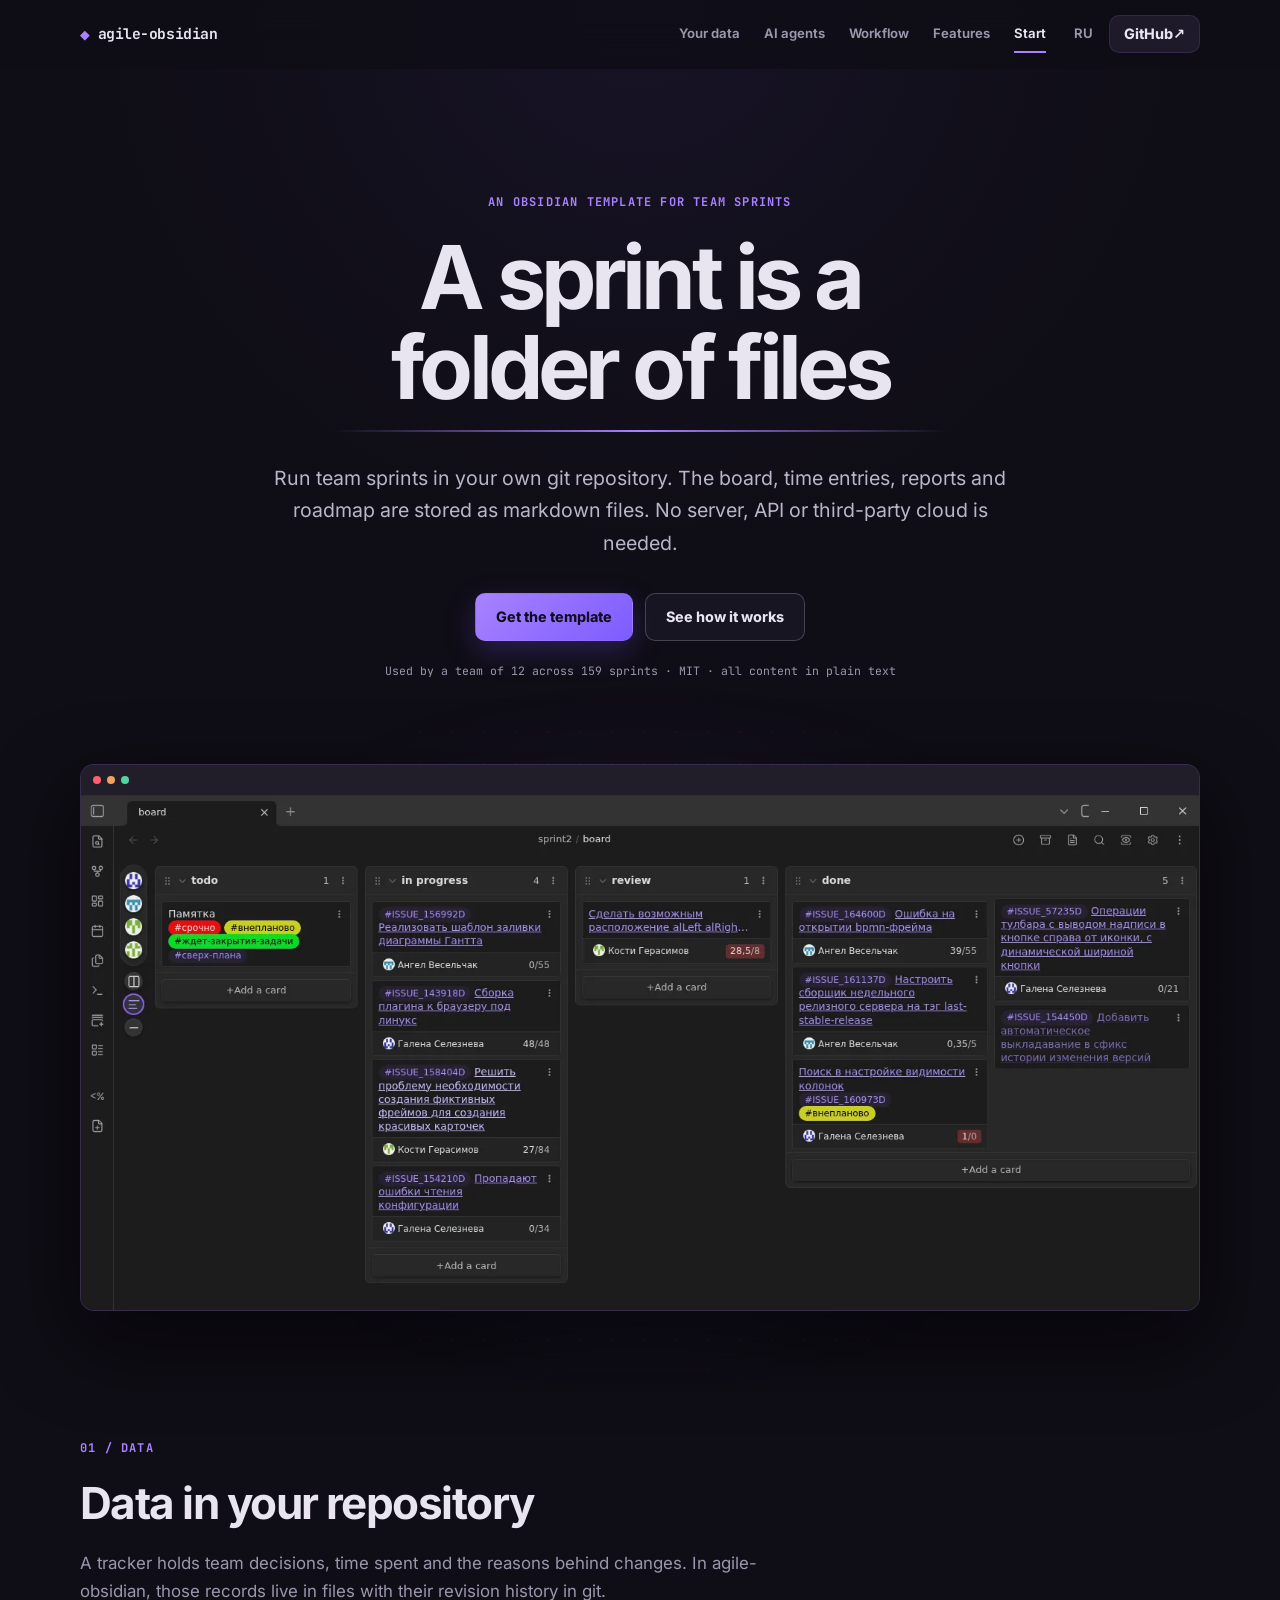
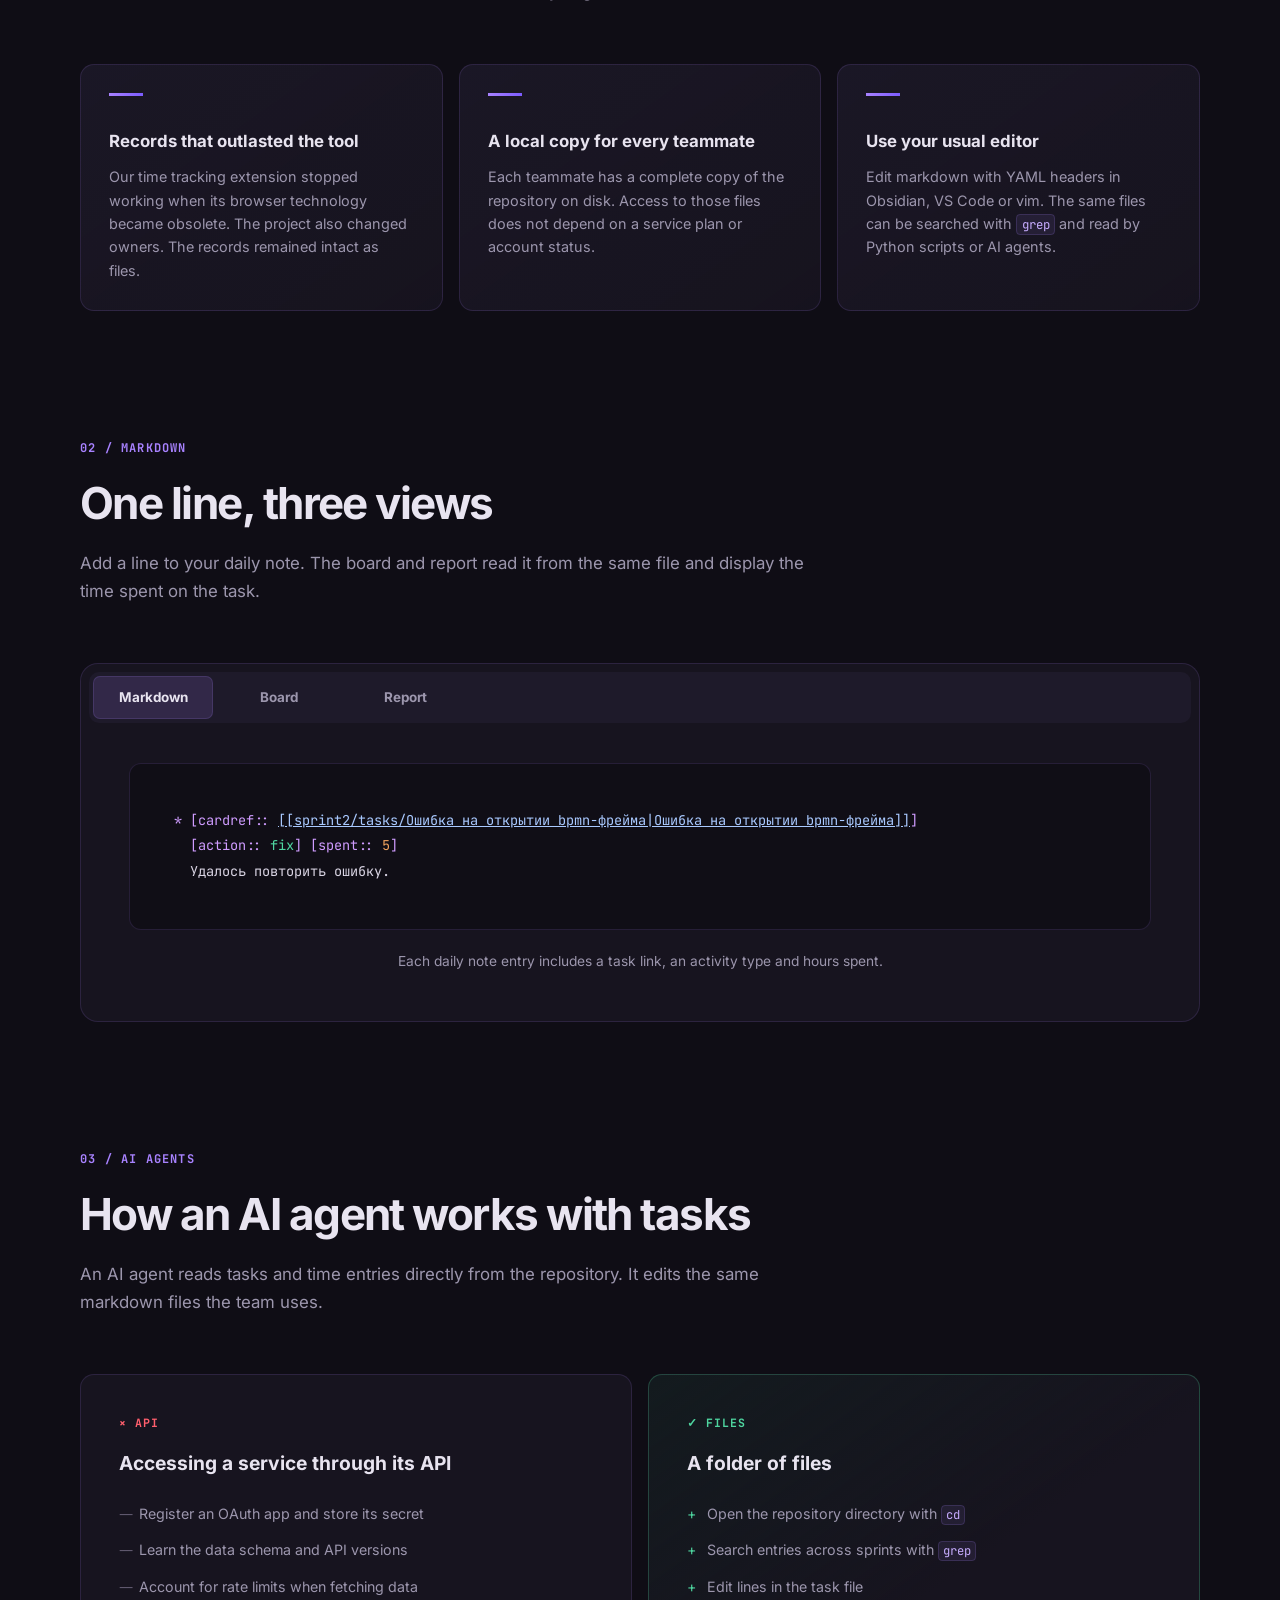
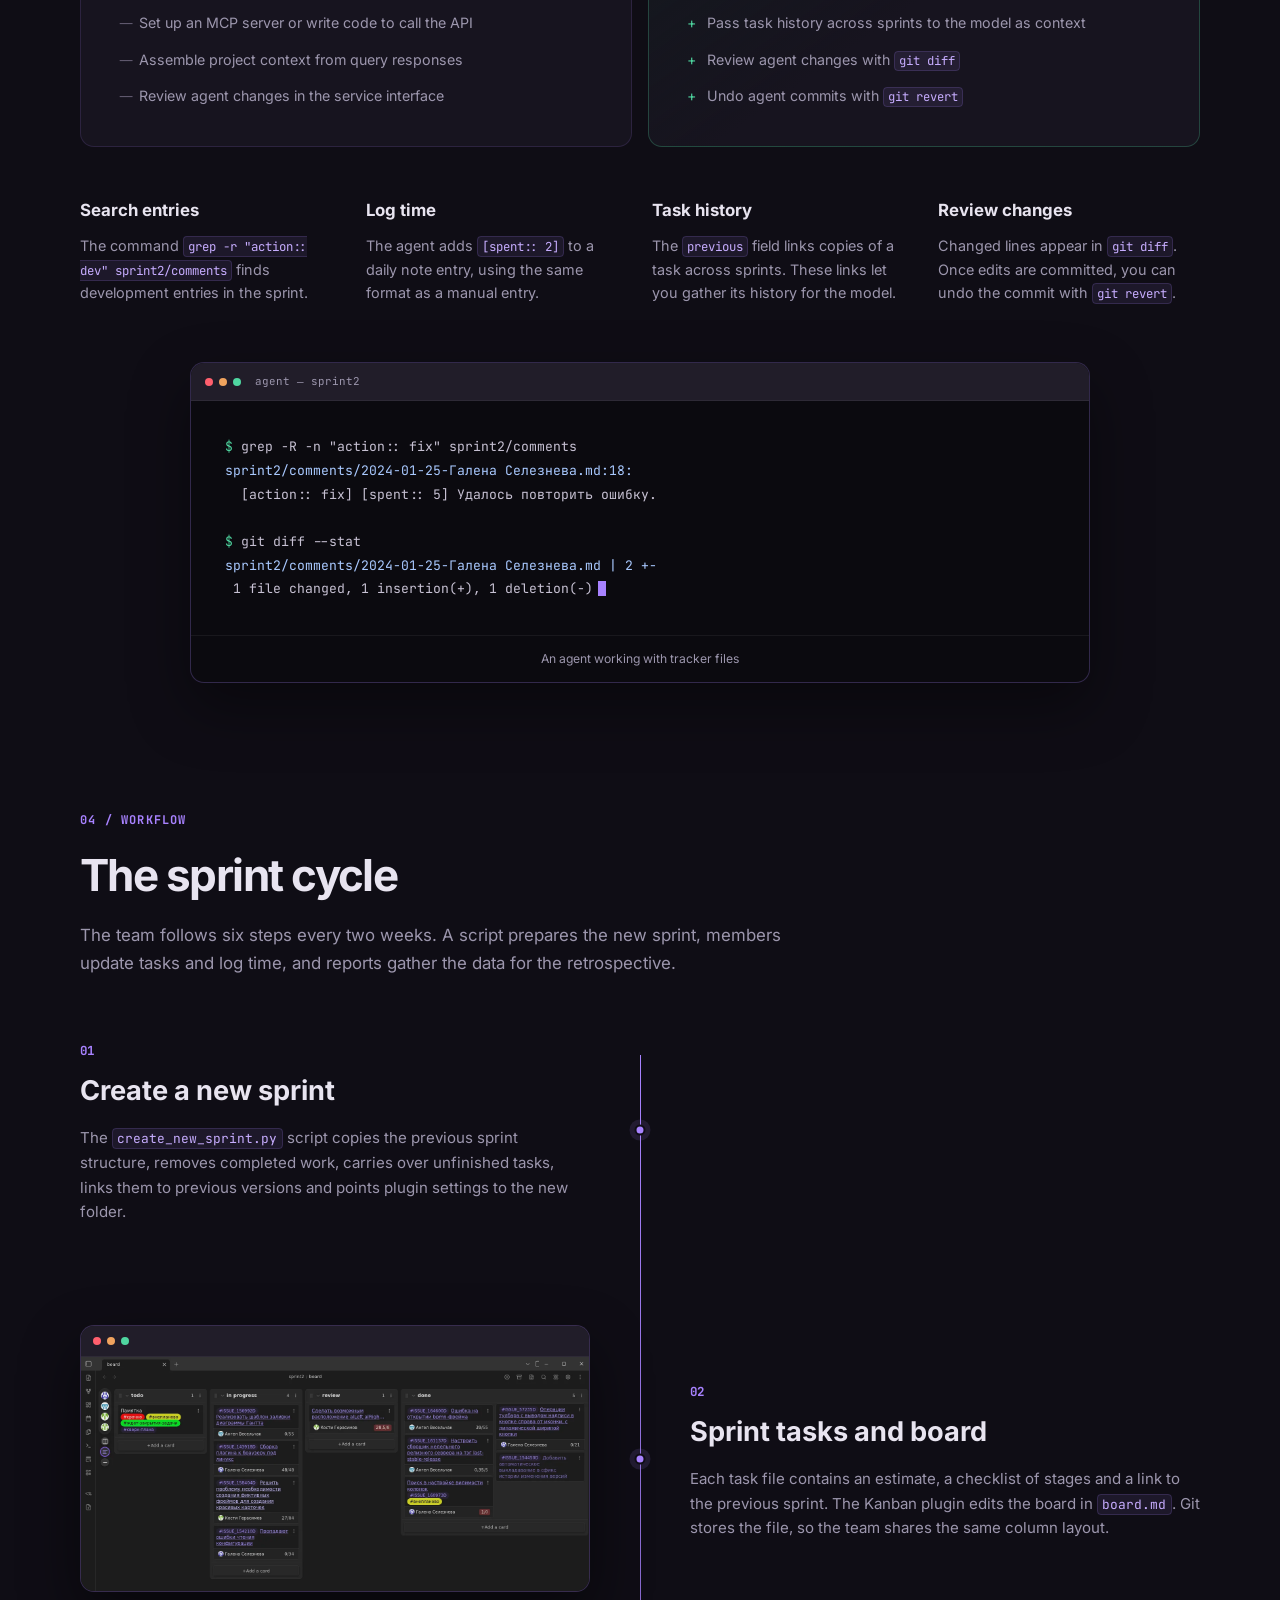
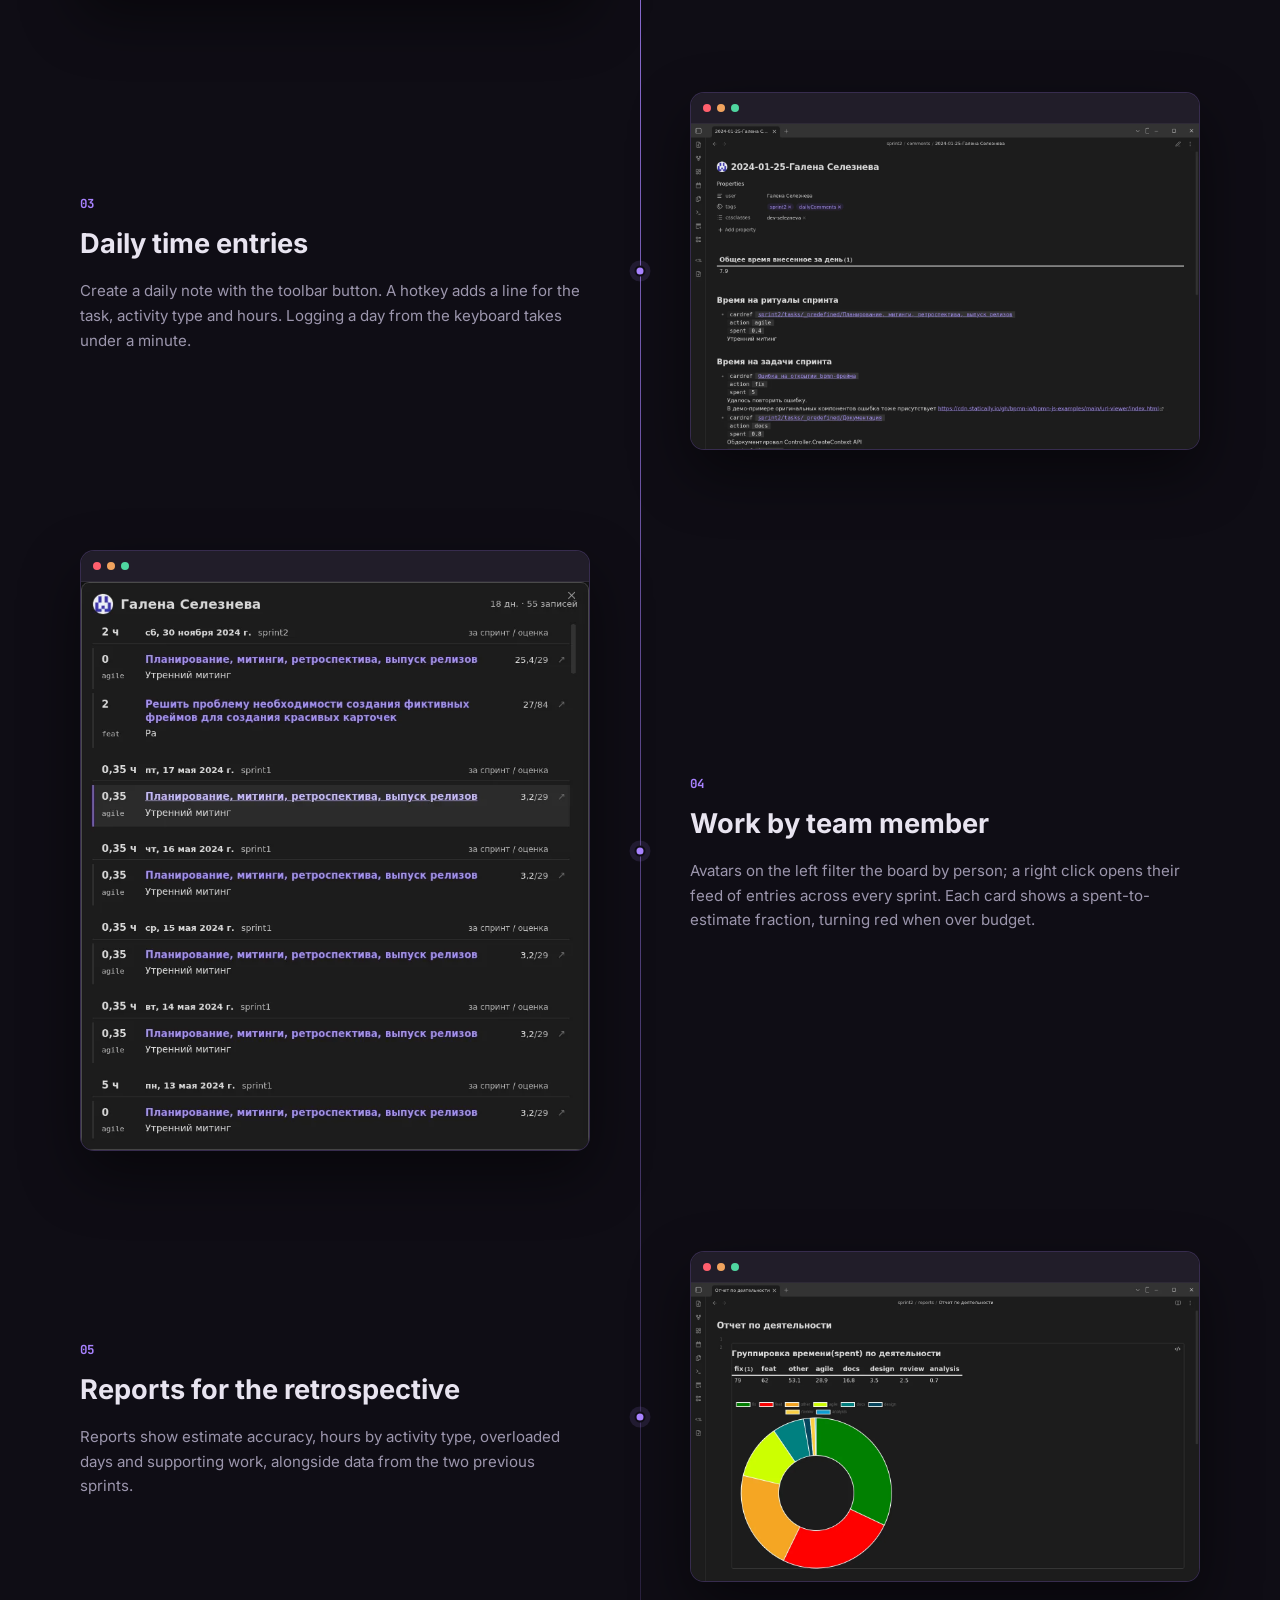
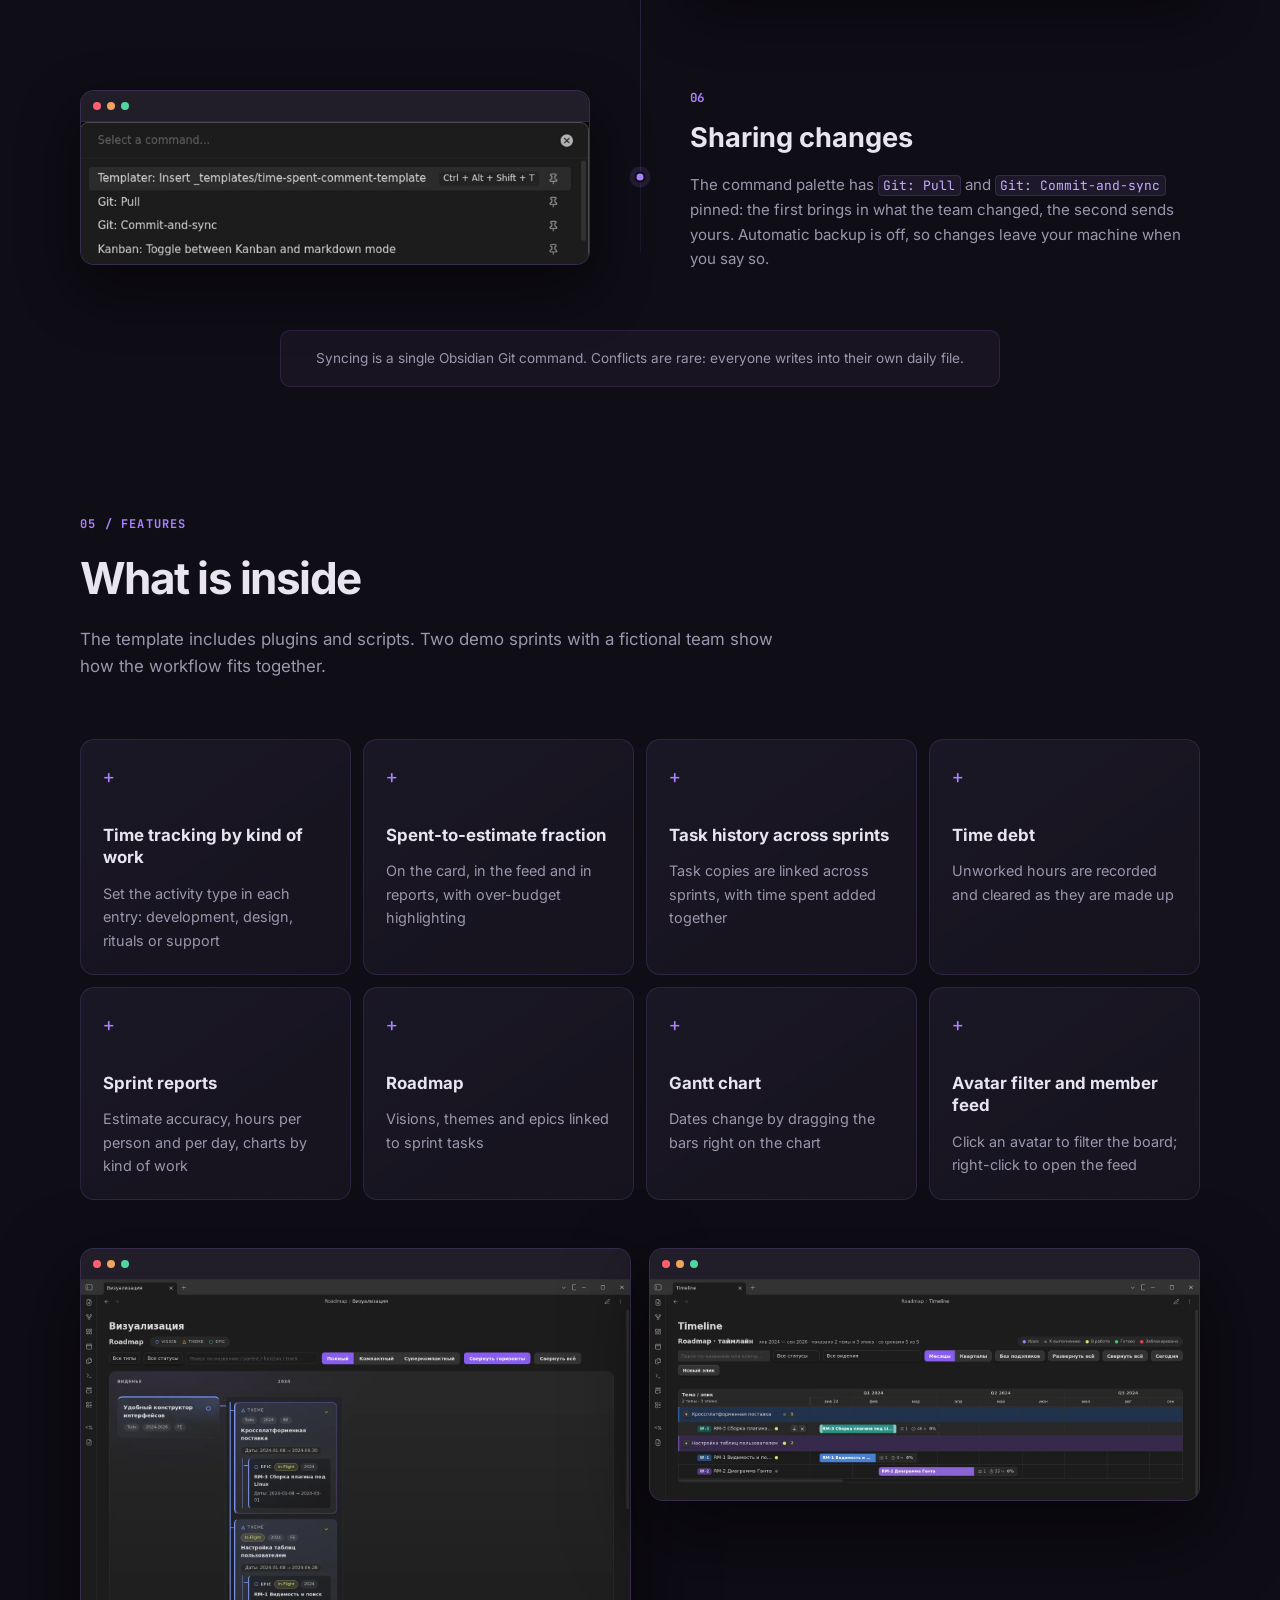
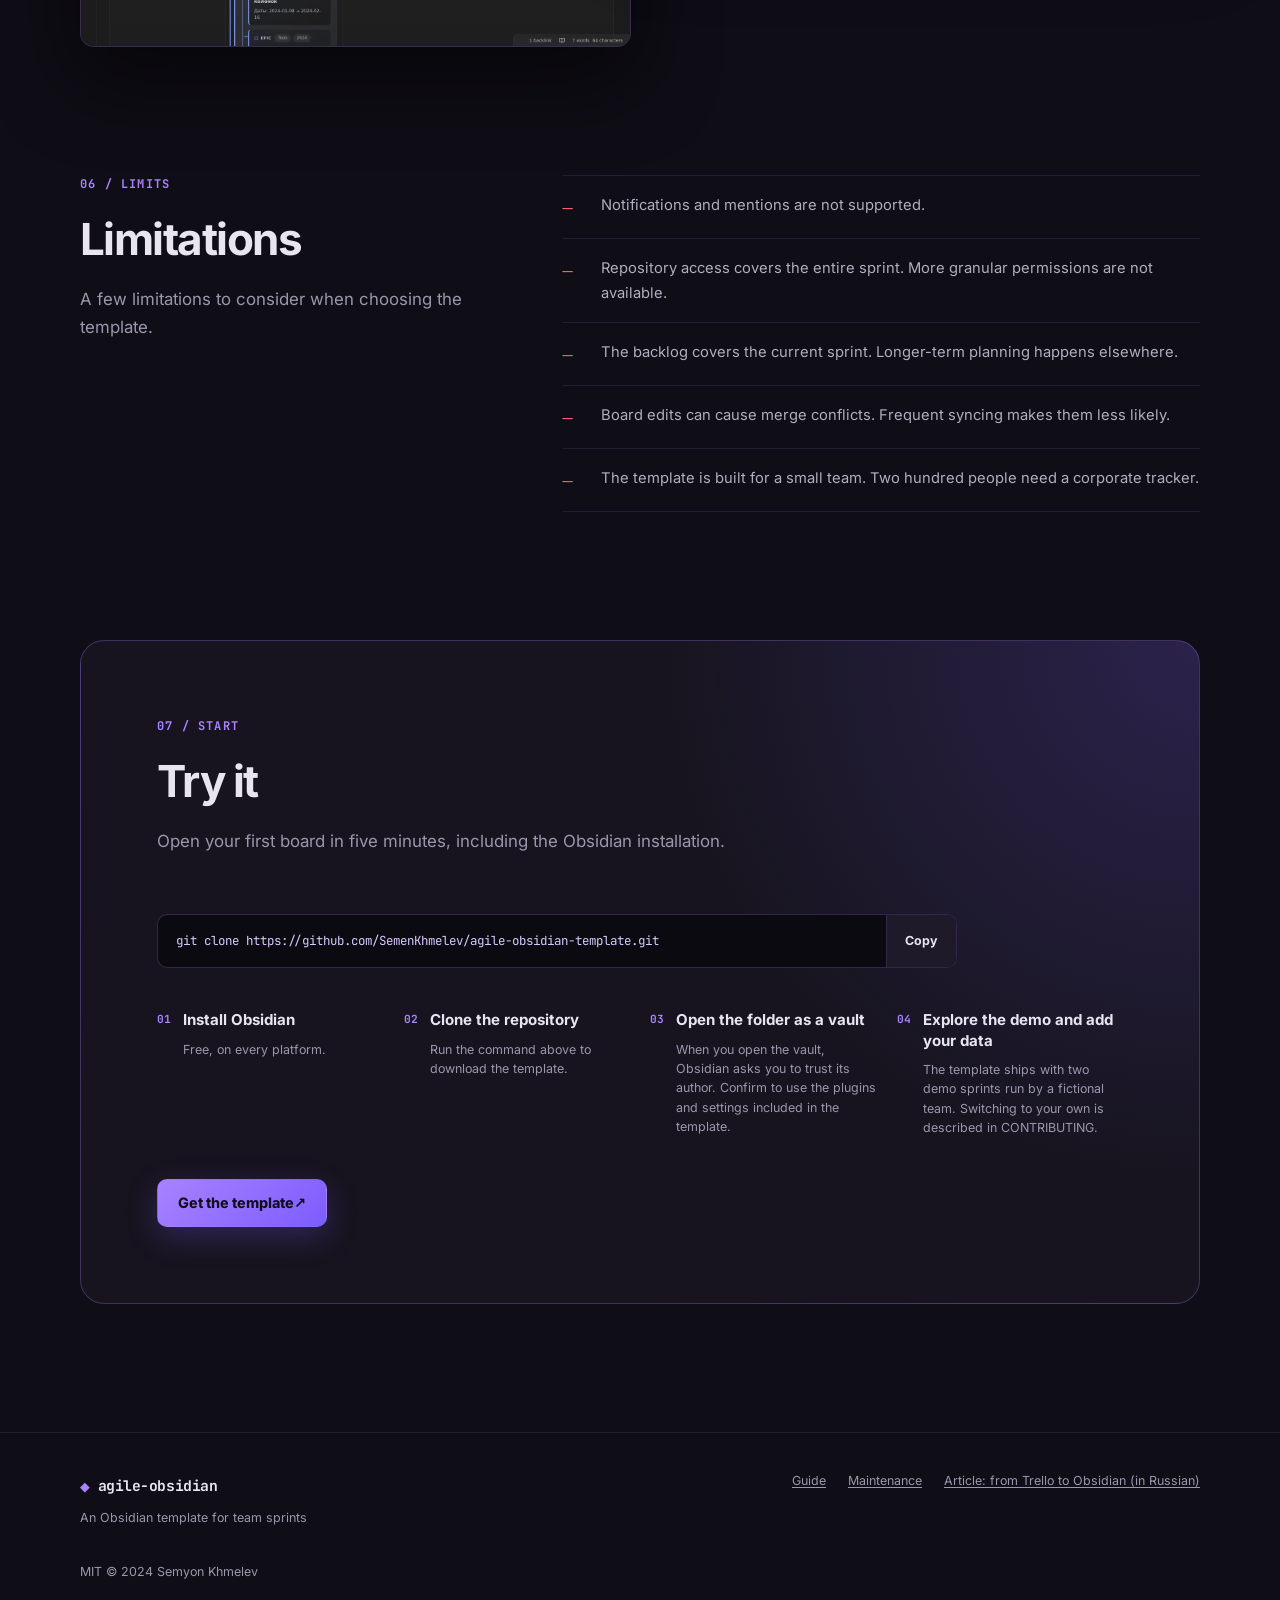
==== en/index.html @ 8d715c5b "feat: Добавить сайт-витрину шаблона Статический лендинг для публикации через GitHub Pages: рассказыв" ====
<!doctype html>
<html lang="en">
<head>
  <meta charset="utf-8">
  <meta name="viewport" content="width=device-width, initial-scale=1">
  <meta name="color-scheme" content="dark">
  <meta name="theme-color" content="#0f0d15">
  <title>agile-obsidian — a sprint as a folder of files</title>
  <meta name="description" content="An Obsidian template for team sprints: board, time tracking, reports and roadmap as plain markdown files in your own git repository. No server, no API.">
  <link rel="canonical" href="https://semenkhmelev.github.io/agile-obsidian-template/en/">
  <link rel="alternate" hreflang="ru" href="https://semenkhmelev.github.io/agile-obsidian-template/">
  <link rel="alternate" hreflang="en" href="https://semenkhmelev.github.io/agile-obsidian-template/en/">
  <link rel="alternate" hreflang="x-default" href="https://semenkhmelev.github.io/agile-obsidian-template/">
  <meta property="og:type" content="website">
  <meta property="og:site_name" content="agile-obsidian">
  <meta property="og:title" content="agile-obsidian — a sprint as a folder of files">
  <meta property="og:description" content="An Obsidian template for team sprints: board, time tracking, reports and roadmap as plain markdown files in your own git repository. No server, no API.">
  <meta property="og:url" content="https://semenkhmelev.github.io/agile-obsidian-template/en/">
  <meta property="og:image" content="https://semenkhmelev.github.io/agile-obsidian-template/assets/img/og-image.png">
  <meta property="og:locale" content="en">
  <meta name="twitter:card" content="summary_large_image">
  <meta name="twitter:title" content="agile-obsidian — a sprint as a folder of files">
  <meta name="twitter:description" content="An Obsidian template for team sprints: board, time tracking, reports and roadmap as plain markdown files in your own git repository. No server, no API.">
  <meta name="twitter:image" content="https://semenkhmelev.github.io/agile-obsidian-template/assets/img/og-image.png">
  <link rel="icon" href="../assets/img/favicon.svg" type="image/svg+xml">
  <link rel="stylesheet" href="../assets/css/site.css">
  <script src="../assets/js/site.js" defer></script>
</head>
<body>
  <a class="skip-link" href="#main">Skip to content</a>
  <header class="site-header">
    <div class="container nav-shell">
      <a class="brand" href="#top" aria-label="agile-obsidian">agile-obsidian</a>
      <nav class="site-nav" aria-label="agile-obsidian">
        
        <a href="#data">Your data</a>
        
        <a href="#agents">AI agents</a>
        
        <a href="#workflow">Workflow</a>
        
        <a href="#features">Features</a>
        
        <a href="#start">Start</a>
        
      </nav>
      <div class="nav-actions">
        <a class="language" href="../" lang="ru" hreflang="ru" aria-label="Русский">RU</a>
        <a class="button button-small" href="https://github.com/SemenKhmelev/agile-obsidian-template">GitHub<span aria-hidden="true"> ↗</span></a>
      </div>
    </div>
  </header>

  <main id="main">
    <section class="hero" id="top" aria-labelledby="hero-title">
  <div class="container hero-copy">
    <p class="eyebrow">An Obsidian template for team sprints</p>
    <h1 id="hero-title">A sprint is a folder of files</h1>
    <p class="hero-lead">Run team sprints in your own git repository. The board, time entries, reports and roadmap are stored as markdown files. No server, API or third-party cloud is needed.</p>
    <div class="hero-actions">
      <a class="button button-primary" href="https://github.com/SemenKhmelev/agile-obsidian-template">Get the template</a>
      <a class="button button-secondary" href="#data">See how it works</a>
    </div>
    <p class="hero-note">Used by a team of 12 across 159 sprints · MIT · all content in plain text</p>
  </div>
  <div class="container hero-visual">
    <button class="window screenshot-button" type="button" data-lightbox-src="../assets/img/board.webp" data-lightbox-alt="Sprint kanban board in Obsidian: task columns, member avatars in the left rail, cards showing a spent-to-estimate fraction">
      <span class="window-bar" aria-hidden="true"><i></i><i></i><i></i></span>
      <img src="../assets/img/board.webp" width="1500" height="690" alt="Sprint kanban board in Obsidian: task columns, member avatars in the left rail, cards showing a spent-to-estimate fraction" fetchpriority="high">
    </button>
  </div>
</section>

    <section class="section reveal" id="data" aria-labelledby="data-title">
  <div class="container">
    <div class="section-heading">
      <p class="section-kicker">01 / DATA</p>
      <h2 id="data-title">Data in your repository</h2>
      <p>A tracker holds team decisions, time spent and the reasons behind changes. In agile-obsidian, those records live in files with their revision history in git.</p>
    </div>
    <div class="cards data-cards">
      
      <article class="card">
        <span class="card-mark" aria-hidden="true"></span>
        <h3>Records that outlasted the tool</h3>
        <p>Our time tracking extension stopped working when its browser technology became obsolete. The project also changed owners. The records remained intact as files.</p>
      </article>
      
      <article class="card">
        <span class="card-mark" aria-hidden="true"></span>
        <h3>A local copy for every teammate</h3>
        <p>Each teammate has a complete copy of the repository on disk. Access to those files does not depend on a service plan or account status.</p>
      </article>
      
      <article class="card">
        <span class="card-mark" aria-hidden="true"></span>
        <h3>Use your usual editor</h3>
        <p>Edit markdown with YAML headers in Obsidian, VS Code or vim. The same files can be searched with <code>grep</code> and read by Python scripts or AI agents.</p>
      </article>
      
    </div>
  </div>
</section>

    <section class="section reveal" id="text" aria-labelledby="text-title">
  <div class="container">
    <div class="section-heading">
      <p class="section-kicker">02 / MARKDOWN</p>
      <h2 id="text-title">One line, three views</h2>
      <p>Add a line to your daily note. The board and report read it from the same file and display the time spent on the task.</p>
    </div>
    <div class="triptych" data-tabs>
      <div class="tab-list" role="tablist" aria-label="One line, three views">
        <button id="tab-markdown" type="button" role="tab" aria-selected="true" aria-controls="panel-markdown">Markdown</button>
        <button id="tab-board" type="button" role="tab" aria-selected="false" aria-controls="panel-board" tabindex="-1">Board</button>
        <button id="tab-report" type="button" role="tab" aria-selected="false" aria-controls="panel-report" tabindex="-1">Report</button>
      </div>
      <div class="tab-panel" id="panel-markdown" role="tabpanel" aria-labelledby="tab-markdown">
        <div class="code-sample" tabindex="0"><pre><code><span class="md-bullet">*</span> <span class="md-property">[cardref::</span> <span class="md-link">[[sprint2/tasks/Ошибка на открытии bpmn-фрейма|Ошибка на открытии bpmn-фрейма]]</span><span class="md-property">]</span>
  <span class="md-property">[action::</span> <span class="md-value">fix</span><span class="md-property">]</span> <span class="md-property">[spent::</span> <span class="md-number">5</span><span class="md-property">]</span>
  Удалось повторить ошибку.</code></pre></div>
        <p class="caption">Each daily note entry includes a task link, an activity type and hours spent.</p>
      </div>
      <div class="tab-panel" id="panel-board" role="tabpanel" aria-labelledby="tab-board">
        <button class="window screenshot-button compact-shot" type="button" data-lightbox-src="../assets/img/card.webp" data-lightbox-alt="A fragment of the sprint board: the review and done columns, with the highlighted card that shows a 39/55 fraction">
          <span class="window-bar" aria-hidden="true"><i></i><i></i><i></i></span>
          <img src="../assets/img/card.webp" width="1680" height="876" loading="lazy" alt="A fragment of the sprint board: the review and done columns, with the highlighted card that shows a 39/55 fraction">
        </button>
        <p class="caption">The same task on the board. The spent-to-estimate fraction sits on the card and turns red when the estimate is passed, as on the neighbouring card in review.</p>
      </div>
      <div class="tab-panel" id="panel-report" role="tabpanel" aria-labelledby="tab-report">
        <button class="window screenshot-button" type="button" data-lightbox-src="../assets/img/report.webp" data-lightbox-alt="Sprint task report: a table with estimates, time spent and task states">
          <span class="window-bar" aria-hidden="true"><i></i><i></i><i></i></span>
          <img src="../assets/img/report.webp" width="1500" height="1000" loading="lazy" alt="Sprint task report: a table with estimates, time spent and task states">
        </button>
        <p class="caption">The sprint report gathers estimates, actuals and accuracy from the entries.</p>
      </div>
    </div>
  </div>
</section>

    <section class="section reveal" id="agents" aria-labelledby="agents-title">
  <div class="container">
    <div class="section-heading wide-heading">
      <p class="section-kicker">03 / AI AGENTS</p>
      <h2 id="agents-title">How an AI agent works with tasks</h2>
      <p>An AI agent reads tasks and time entries directly from the repository. It edits the same markdown files the team uses.</p>
    </div>
    <div class="agent-compare">
      <article class="compare-panel compare-closed">
        <p class="compare-label"><span aria-hidden="true">×</span> API</p>
        <h3>Accessing a service through its API</h3>
        <ul>
          
          <li>Register an OAuth app and store its secret</li>
          
          <li>Learn the data schema and API versions</li>
          
          <li>Account for rate limits when fetching data</li>
          
          <li>Set up an MCP server or write code to call the API</li>
          
          <li>Assemble project context from query responses</li>
          
          <li>Review agent changes in the service interface</li>
          
        </ul>
      </article>
      <article class="compare-panel compare-files">
        <p class="compare-label"><span aria-hidden="true">✓</span> FILES</p>
        <h3>A folder of files</h3>
        <ul>
          
          <li>Open the repository directory with <code>cd</code></li>
          
          <li>Search entries across sprints with <code>grep</code></li>
          
          <li>Edit lines in the task file</li>
          
          <li>Pass task history across sprints to the model as context</li>
          
          <li>Review agent changes with <code>git diff</code></li>
          
          <li>Undo agent commits with <code>git revert</code></li>
          
        </ul>
      </article>
    </div>
    <div class="agent-points">
      
      <article>
        <h3>Search entries</h3>
        <p>The command <code>grep -r &quot;action:: dev&quot; sprint2/comments</code> finds development entries in the sprint.</p>
      </article>
      
      <article>
        <h3>Log time</h3>
        <p>The agent adds <code>[spent:: 2]</code> to a daily note entry, using the same format as a manual entry.</p>
      </article>
      
      <article>
        <h3>Task history</h3>
        <p>The <code>previous</code> field links copies of a task across sprints. These links let you gather its history for the model.</p>
      </article>
      
      <article>
        <h3>Review changes</h3>
        <p>Changed lines appear in <code>git diff</code>. Once edits are committed, you can undo the commit with <code>git revert</code>.</p>
      </article>
      
    </div>
    <figure class="terminal">
      <div class="terminal-bar" aria-hidden="true"><i></i><i></i><i></i><span>agent — sprint2</span></div>
      <pre><code><span class="prompt">$</span> grep -R -n "action:: fix" sprint2/comments
<span class="result">sprint2/comments/2024-01-25-Галена Селезнева.md:18:</span>
  [action:: fix] [spent:: 5] Удалось повторить ошибку.

<span class="prompt">$</span> git diff --stat
<span class="result">sprint2/comments/2024-01-25-Галена Селезнева.md | 2 +-</span>
 1 file changed, 1 insertion(+), 1 deletion(-)<span class="cursor" aria-hidden="true"></span></code></pre>
      <figcaption>An agent working with tracker files</figcaption>
    </figure>
  </div>
</section>

    <section class="section reveal" id="workflow" aria-labelledby="workflow-title">
  <div class="container">
    <div class="section-heading">
      <p class="section-kicker">04 / WORKFLOW</p>
      <h2 id="workflow-title">The sprint cycle</h2>
      <p>The team follows six steps every two weeks. A script prepares the new sprint, members update tasks and log time, and reports gather the data for the retrospective.</p>
    </div>
    <div class="workflow-list">
      
      <article class="workflow-step">
        <div class="step-copy">
          <span class="step-number">01</span>
          <h3>Create a new sprint</h3>
          <p>The <code>create_new_sprint.py</code> script copies the previous sprint structure, removes completed work, carries over unfinished tasks, links them to previous versions and points plugin settings to the new folder.</p>
        </div>
        
      </article>
      
      <article class="workflow-step">
        <div class="step-copy">
          <span class="step-number">02</span>
          <h3>Sprint tasks and board</h3>
          <p>Each task file contains an estimate, a checklist of stages and a link to the previous sprint. The Kanban plugin edits the board in <code>board.md</code>. Git stores the file, so the team shares the same column layout.</p>
        </div>
        
        <button class="window screenshot-button step-shot" type="button" data-lightbox-src="../assets/img/board.webp" data-lightbox-alt="Sprint board with columns and task cards">
          <span class="window-bar" aria-hidden="true"><i></i><i></i><i></i></span>
          <img src="../assets/img/board.webp" width="1500" height="690" loading="lazy" alt="Sprint board with columns and task cards">
        </button>
        
      </article>
      
      <article class="workflow-step">
        <div class="step-copy">
          <span class="step-number">03</span>
          <h3>Daily time entries</h3>
          <p>Create a daily note with the toolbar button. A hotkey adds a line for the task, activity type and hours. Logging a day from the keyboard takes under a minute.</p>
        </div>
        
        <button class="window screenshot-button step-shot" type="button" data-lightbox-src="../assets/img/daily.webp" data-lightbox-alt="A daily note in the Obsidian editor with time entries per task">
          <span class="window-bar" aria-hidden="true"><i></i><i></i><i></i></span>
          <img src="../assets/img/daily.webp" width="1500" height="960" loading="lazy" alt="A daily note in the Obsidian editor with time entries per task">
        </button>
        
      </article>
      
      <article class="workflow-step">
        <div class="step-copy">
          <span class="step-number">04</span>
          <h3>Work by team member</h3>
          <p>Avatars on the left filter the board by person; a right click opens their feed of entries across every sprint. Each card shows a spent-to-estimate fraction, turning red when over budget.</p>
        </div>
        
        <button class="window screenshot-button step-shot" type="button" data-lightbox-src="../assets/img/feed.webp" data-lightbox-alt="Member feed: days from newest, hours, kind of work and links to tasks">
          <span class="window-bar" aria-hidden="true"><i></i><i></i><i></i></span>
          <img src="../assets/img/feed.webp" width="760" height="850" loading="lazy" alt="Member feed: days from newest, hours, kind of work and links to tasks">
        </button>
        
      </article>
      
      <article class="workflow-step">
        <div class="step-copy">
          <span class="step-number">05</span>
          <h3>Reports for the retrospective</h3>
          <p>Reports show estimate accuracy, hours by activity type, overloaded days and supporting work, alongside data from the two previous sprints.</p>
        </div>
        
        <button class="window screenshot-button step-shot" type="button" data-lightbox-src="../assets/img/charts.webp" data-lightbox-alt="Report charts: time spent broken down by kind of work">
          <span class="window-bar" aria-hidden="true"><i></i><i></i><i></i></span>
          <img src="../assets/img/charts.webp" width="1500" height="880" loading="lazy" alt="Report charts: time spent broken down by kind of work">
        </button>
        
      </article>
      
      <article class="workflow-step">
        <div class="step-copy">
          <span class="step-number">06</span>
          <h3>Sharing changes</h3>
          <p>The command palette has <code>Git: Pull</code> and <code>Git: Commit-and-sync</code> pinned: the first brings in what the team changed, the second sends yours. Automatic backup is off, so changes leave your machine when you say so.</p>
        </div>
        
        <button class="window screenshot-button step-shot" type="button" data-lightbox-src="../assets/img/palette.webp" data-lightbox-alt="Obsidian command palette with Git: Pull and Git: Commit-and-sync pinned at the top">
          <span class="window-bar" aria-hidden="true"><i></i><i></i><i></i></span>
          <img src="../assets/img/palette.webp" width="1396" height="390" loading="lazy" alt="Obsidian command palette with Git: Pull and Git: Commit-and-sync pinned at the top">
        </button>
        
      </article>
      
    </div>
    <p class="workflow-footnote">Syncing is a single Obsidian Git command. Conflicts are rare: everyone writes into their own daily file.</p>
  </div>
</section>

    <section class="section reveal" id="features" aria-labelledby="features-title">
  <div class="container">
    <div class="section-heading">
      <p class="section-kicker">05 / FEATURES</p>
      <h2 id="features-title">What is inside</h2>
      <p>The template includes plugins and scripts. Two demo sprints with a fictional team show how the workflow fits together.</p>
    </div>
    <div class="feature-grid">
      
      <article class="feature-card">
        <span aria-hidden="true">+</span>
        <h3>Time tracking by kind of work</h3>
        <p>Set the activity type in each entry: development, design, rituals or support</p>
      </article>
      
      <article class="feature-card">
        <span aria-hidden="true">+</span>
        <h3>Spent-to-estimate fraction</h3>
        <p>On the card, in the feed and in reports, with over-budget highlighting</p>
      </article>
      
      <article class="feature-card">
        <span aria-hidden="true">+</span>
        <h3>Task history across sprints</h3>
        <p>Task copies are linked across sprints, with time spent added together</p>
      </article>
      
      <article class="feature-card">
        <span aria-hidden="true">+</span>
        <h3>Time debt</h3>
        <p>Unworked hours are recorded and cleared as they are made up</p>
      </article>
      
      <article class="feature-card">
        <span aria-hidden="true">+</span>
        <h3>Sprint reports</h3>
        <p>Estimate accuracy, hours per person and per day, charts by kind of work</p>
      </article>
      
      <article class="feature-card">
        <span aria-hidden="true">+</span>
        <h3>Roadmap</h3>
        <p>Visions, themes and epics linked to sprint tasks</p>
      </article>
      
      <article class="feature-card">
        <span aria-hidden="true">+</span>
        <h3>Gantt chart</h3>
        <p>Dates change by dragging the bars right on the chart</p>
      </article>
      
      <article class="feature-card">
        <span aria-hidden="true">+</span>
        <h3>Avatar filter and member feed</h3>
        <p>Click an avatar to filter the board; right-click to open the feed</p>
      </article>
      
    </div>
    <div class="feature-shots">
      <button class="window screenshot-button" type="button" data-lightbox-src="../assets/img/roadmap.webp" data-lightbox-alt="Roadmap visualisation: visions, themes and epics as a hierarchy">
        <span class="window-bar" aria-hidden="true"><i></i><i></i><i></i></span>
        <img src="../assets/img/roadmap.webp" width="1500" height="1000" loading="lazy" alt="Roadmap visualisation: visions, themes and epics as a hierarchy">
      </button>
      <button class="window screenshot-button" type="button" data-lightbox-src="../assets/img/timeline.webp" data-lightbox-alt="Gantt chart of roadmap themes and epics">
        <span class="window-bar" aria-hidden="true"><i></i><i></i><i></i></span>
        <img src="../assets/img/timeline.webp" width="1500" height="600" loading="lazy" alt="Gantt chart of roadmap themes and epics">
      </button>
    </div>
  </div>
</section>

    <section class="section reveal" id="limits" aria-labelledby="limits-title">
  <div class="container limits-layout">
    <div class="section-heading">
      <p class="section-kicker">06 / LIMITS</p>
      <h2 id="limits-title">Limitations</h2>
      <p>A few limitations to consider when choosing the template.</p>
    </div>
    <ul class="limits-list">
      
      <li><span aria-hidden="true">—</span><p>Notifications and mentions are not supported.</p></li>
      
      <li><span aria-hidden="true">—</span><p>Repository access covers the entire sprint. More granular permissions are not available.</p></li>
      
      <li><span aria-hidden="true">—</span><p>The backlog covers the current sprint. Longer-term planning happens elsewhere.</p></li>
      
      <li><span aria-hidden="true">—</span><p>Board edits can cause merge conflicts. Frequent syncing makes them less likely.</p></li>
      
      <li><span aria-hidden="true">—</span><p>The template is built for a small team. Two hundred people need a corporate tracker.</p></li>
      
    </ul>
  </div>
</section>

    <section class="section start-section reveal" id="start" aria-labelledby="start-title">
  <div class="container start-card">
    <div class="section-heading">
      <p class="section-kicker">07 / START</p>
      <h2 id="start-title">Try it</h2>
      <p>Open your first board in five minutes, including the Obsidian installation.</p>
    </div>
    <div class="command" data-copy-wrap>
      <code data-copy-value>git clone https://github.com/SemenKhmelev/agile-obsidian-template.git</code>
      <button type="button" data-copy data-label="Copy" data-copied="Copied">Copy</button>
      <span class="sr-only" aria-live="polite" data-copy-status></span>
    </div>
    <ol class="start-steps">
      
      <li>
        <div>
          <h3>Install Obsidian</h3>
          <p>Free, on every platform.</p>
        </div>
      </li>
      
      <li>
        <div>
          <h3>Clone the repository</h3>
          <p>Run the command above to download the template.</p>
        </div>
      </li>
      
      <li>
        <div>
          <h3>Open the folder as a vault</h3>
          <p>When you open the vault, Obsidian asks you to trust its author. Confirm to use the plugins and settings included in the template.</p>
        </div>
      </li>
      
      <li>
        <div>
          <h3>Explore the demo and add your data</h3>
          <p>The template ships with two demo sprints run by a fictional team. Switching to your own is described in CONTRIBUTING.</p>
        </div>
      </li>
      
    </ol>
    <a class="button button-primary start-button" href="https://github.com/SemenKhmelev/agile-obsidian-template">Get the template<span aria-hidden="true"> ↗</span></a>
  </div>
</section>

  </main>

  <footer class="site-footer">
    <div class="container footer-grid">
      <div>
        <a class="brand" href="#top">agile-obsidian</a>
        <p>An Obsidian template for team sprints</p>
      </div>
      <nav class="footer-links" aria-label="An Obsidian template for team sprints">
        <a href="https://github.com/SemenKhmelev/agile-obsidian-template#readme">Guide</a>
        <a href="https://github.com/SemenKhmelev/agile-obsidian-template/blob/master/CONTRIBUTING.md">Maintenance</a>
        <a href="https://habr.com/ru/articles/864466/">Article: from Trello to Obsidian (in Russian)</a>
      </nav>
      <p class="license">MIT © 2024 Semyon Khmelev</p>
    </div>
  </footer>

  <dialog class="lightbox" data-lightbox>
    <button class="lightbox-close" type="button" data-lightbox-close aria-label="Close">×</button>
    <img data-lightbox-image alt="">
  </dialog>
</body>
</html>
---- assets/css/site.css ----
@font-face {
  font-family: "Inter";
  src: url("../fonts/inter-latin-wght-normal.woff2") format("woff2");
  font-weight: 100 900;
  font-style: normal;
  font-display: swap;
  unicode-range: U+0000-024F, U+1E00-1EFF;
}

@font-face {
  font-family: "Inter";
  src: url("../fonts/inter-cyrillic-wght-normal.woff2") format("woff2");
  font-weight: 100 900;
  font-style: normal;
  font-display: swap;
  unicode-range: U+0400-052F;
}

@font-face {
  font-family: "JetBrains Mono";
  src: url("../fonts/jetbrains-mono-latin-400-normal.woff2") format("woff2");
  font-weight: 400;
  font-style: normal;
  font-display: swap;
  unicode-range: U+0000-024F, U+1E00-1EFF;
}

@font-face {
  font-family: "JetBrains Mono";
  src: url("../fonts/jetbrains-mono-cyrillic-400-normal.woff2") format("woff2");
  font-weight: 400;
  font-style: normal;
  font-display: swap;
  unicode-range: U+0400-052F;
}

@font-face {
  font-family: "JetBrains Mono";
  src: url("../fonts/jetbrains-mono-latin-700-normal.woff2") format("woff2");
  font-weight: 700;
  font-style: normal;
  font-display: swap;
  unicode-range: U+0000-024F, U+1E00-1EFF;
}

@font-face {
  font-family: "JetBrains Mono";
  src: url("../fonts/jetbrains-mono-cyrillic-700-normal.woff2") format("woff2");
  font-weight: 700;
  font-style: normal;
  font-display: swap;
  unicode-range: U+0400-052F;
}

:root {
  color-scheme: dark;
  --bg: #0f0d15;
  --surface: #17141f;
  --surface-2: #1e1a2a;
  --border: rgba(168, 130, 255, .14);
  --text: #e8e4f0;
  --muted: #9c96ad;
  --accent: #a882ff;
  --accent-2: #7c5cff;
  --spent: #f0a35e;
  --over: #ff5f6d;
  --done: #4fd6a0;
  --radius: 14px;
  --maxw: 1120px;
  --section-space: clamp(72px, 10vw, 128px);
}

*,
*::before,
*::after {
  box-sizing: border-box;
}

html {
  scroll-behavior: smooth;
  scroll-padding-top: 88px;
  overflow-x: clip;
}

body {
  min-width: 320px;
  margin: 0;
  overflow-x: clip;
  background:
    radial-gradient(circle at 50% 0, rgba(124, 92, 255, .08), transparent 34rem),
    var(--bg);
  color: var(--text);
  font-family: "Inter", system-ui, sans-serif;
  font-size: 17px;
  line-height: 1.65;
  text-rendering: optimizeLegibility;
}

img {
  display: block;
  max-width: 100%;
  height: auto;
}

button,
a {
  -webkit-tap-highlight-color: transparent;
}

button {
  color: inherit;
  font: inherit;
}

a {
  color: inherit;
  text-underline-offset: .2em;
}

:focus-visible {
  outline: 3px solid #c7adff;
  outline-offset: 4px;
}

::selection {
  background: var(--accent-2);
  color: #fff;
}

.container {
  width: min(calc(100% - 48px), var(--maxw));
  margin-inline: auto;
}

.sr-only {
  position: absolute;
  width: 1px;
  height: 1px;
  padding: 0;
  overflow: hidden;
  clip: rect(0, 0, 0, 0);
  white-space: nowrap;
  border: 0;
}

.skip-link {
  position: fixed;
  z-index: 1000;
  top: 12px;
  left: 12px;
  padding: 10px 16px;
  transform: translateY(-150%);
  border-radius: 8px;
  background: var(--text);
  color: var(--bg);
  font-weight: 700;
}

.skip-link:focus {
  transform: none;
}

.site-header {
  position: sticky;
  z-index: 50;
  top: 0;
  border-bottom: 1px solid transparent;
  background: rgba(15, 13, 21, .78);
  -webkit-backdrop-filter: blur(18px);
  backdrop-filter: blur(18px);
}

.site-header.is-scrolled {
  border-color: var(--border);
}

.nav-shell {
  display: flex;
  min-height: 68px;
  align-items: center;
  gap: 28px;
}

.brand {
  color: var(--text);
  font-family: "JetBrains Mono", monospace;
  font-size: .92rem;
  font-weight: 700;
  letter-spacing: -.03em;
  text-decoration: none;
}

.brand::before {
  content: "◆";
  margin-right: 9px;
  color: var(--accent);
  font-size: .8em;
}

.site-nav {
  display: flex;
  align-items: center;
  gap: 24px;
  margin-left: auto;
}

.site-nav a,
.language {
  position: relative;
  color: var(--muted);
  font-size: .82rem;
  font-weight: 650;
  text-decoration: none;
}

.site-nav a::after {
  position: absolute;
  right: 0;
  bottom: -8px;
  left: 0;
  height: 2px;
  transform: scaleX(0);
  background: var(--accent);
  content: "";
  transition: transform 160ms ease;
}

.site-nav a:hover,
.site-nav a[aria-current="true"],
.language:hover {
  color: var(--text);
}

.site-nav a[aria-current="true"]::after {
  transform: scaleX(1);
}

.nav-actions {
  display: flex;
  align-items: center;
  gap: 16px;
}

.button {
  display: inline-flex;
  min-height: 48px;
  align-items: center;
  justify-content: center;
  padding: 11px 20px;
  border: 1px solid transparent;
  border-radius: 10px;
  font-size: .9rem;
  font-weight: 750;
  line-height: 1.25;
  text-decoration: none;
  transition: border-color 160ms ease, background 160ms ease, transform 160ms ease;
}

.button:hover {
  transform: translateY(-2px);
}

.button-small {
  min-height: 38px;
  padding: 7px 14px;
  border-color: var(--border);
  background: var(--surface-2);
}

.button-primary {
  background: linear-gradient(135deg, var(--accent), var(--accent-2));
  box-shadow: 0 10px 30px rgba(124, 92, 255, .25);
  color: #110d1d;
}

.button-primary:hover {
  background: linear-gradient(135deg, #b99aff, #9078ff);
}

.button-secondary {
  border-color: rgba(232, 228, 240, .22);
  background: rgba(30, 26, 42, .66);
}

.hero {
  position: relative;
  padding-top: clamp(70px, 10vw, 124px);
}

.hero-copy {
  text-align: center;
}

.eyebrow,
.section-kicker {
  margin: 0 0 20px;
  color: var(--accent);
  font-family: "JetBrains Mono", monospace;
  font-size: .75rem;
  font-weight: 700;
  letter-spacing: .1em;
  text-transform: uppercase;
}

.hero h1 {
  max-width: 950px;
  margin: 0 auto;
  font-size: clamp(2.5rem, 7vw, 5.5rem);
  letter-spacing: -.055em;
  line-height: 1.02;
  text-wrap: balance;
}

.hero h1::after {
  display: block;
  width: min(66%, 620px);
  height: 2px;
  margin: 18px auto 0;
  background: linear-gradient(90deg, transparent, var(--accent), transparent);
  content: "";
}

.hero-lead {
  max-width: 760px;
  margin: 30px auto 0;
  color: #bbb5c9;
  font-size: clamp(1.05rem, 2vw, 1.22rem);
  line-height: 1.65;
}

.hero-actions {
  display: flex;
  flex-wrap: wrap;
  justify-content: center;
  gap: 12px;
  margin-top: 34px;
}

.hero-note {
  margin: 20px 0 0;
  color: var(--muted);
  font-family: "JetBrains Mono", monospace;
  font-size: .72rem;
}

.hero-visual {
  position: relative;
  margin-top: clamp(52px, 8vw, 84px);
  isolation: isolate;
}

.hero-visual::before {
  position: absolute;
  z-index: -1;
  inset: -80px -60px;
  background:
    radial-gradient(circle, rgba(124, 92, 255, .24), transparent 60%),
    radial-gradient(rgba(168, 130, 255, .18) 1px, transparent 1px);
  background-size: auto, 32px 32px;
  content: "";
  mask-image: radial-gradient(ellipse, #000 30%, transparent 72%);
}

.window {
  display: block;
  width: 100%;
  overflow: hidden;
  padding: 0;
  border: 1px solid rgba(168, 130, 255, .22);
  border-radius: var(--radius);
  background: #17151c;
  box-shadow: 0 30px 80px rgba(0, 0, 0, .55);
}

button.window {
  cursor: zoom-in;
}

.window-bar {
  display: flex;
  height: 31px;
  align-items: center;
  gap: 6px;
  padding: 0 12px;
  border-bottom: 1px solid rgba(255, 255, 255, .06);
  background: #211d29;
}

.window-bar i,
.terminal-bar i {
  width: 8px;
  height: 8px;
  border-radius: 50%;
  background: #645d70;
}

.window-bar i:first-child,
.terminal-bar i:first-child {
  background: var(--over);
}

.window-bar i:nth-child(2),
.terminal-bar i:nth-child(2) {
  background: var(--spent);
}

.window-bar i:nth-child(3),
.terminal-bar i:nth-child(3) {
  background: var(--done);
}

.section {
  padding-top: var(--section-space);
}

.section-heading {
  max-width: 730px;
  margin-bottom: clamp(36px, 6vw, 58px);
}

.section-heading h2 {
  margin: 0;
  font-size: clamp(1.75rem, 3.5vw, 2.75rem);
  letter-spacing: -.035em;
  line-height: 1.12;
  text-wrap: balance;
}

.section-heading > p:last-child {
  max-width: 68ch;
  margin: 22px 0 0;
  color: var(--muted);
  font-size: 1.05rem;
}

.wide-heading {
  max-width: 840px;
}

.cards {
  display: grid;
  grid-template-columns: repeat(3, 1fr);
  gap: 16px;
}

.card,
.feature-card {
  position: relative;
  min-width: 0;
  padding: 28px;
  border: 1px solid var(--border);
  border-radius: var(--radius);
  background: linear-gradient(145deg, rgba(30, 26, 42, .8), rgba(23, 20, 31, .94));
}

.card-mark {
  display: block;
  width: 34px;
  height: 3px;
  margin-bottom: 34px;
  background: linear-gradient(90deg, var(--accent), var(--accent-2));
}

.card h3,
.feature-card h3,
.agent-points h3 {
  margin: 0;
  font-size: 1.05rem;
  line-height: 1.35;
}

.card p,
.feature-card p,
.agent-points p {
  margin: 13px 0 0;
  color: var(--muted);
  font-size: .9rem;
  line-height: 1.62;
}

code,
pre {
  font-family: "JetBrains Mono", monospace;
}

p code,
li code {
  padding: .08em .34em;
  border: 1px solid rgba(168, 130, 255, .17);
  border-radius: 4px;
  background: rgba(168, 130, 255, .09);
  color: #c7adff;
  font-size: .86em;
}

.triptych {
  padding: 8px;
  border: 1px solid var(--border);
  border-radius: calc(var(--radius) + 4px);
  background: var(--surface);
}

.tab-list {
  display: flex;
  gap: 6px;
  padding: 4px;
  overflow-x: auto;
  border-radius: 10px;
  background: var(--surface-2);
}

.tab-list button {
  min-width: 120px;
  padding: 10px 20px;
  border: 0;
  border-radius: 7px;
  background: transparent;
  color: var(--muted);
  cursor: pointer;
  font-size: .84rem;
  font-weight: 700;
}

.tab-list button[aria-selected="true"] {
  background: rgba(168, 130, 255, .14);
  box-shadow: inset 0 0 0 1px rgba(168, 130, 255, .16);
  color: var(--text);
}

.tab-panel {
  padding: clamp(20px, 4vw, 40px);
}

.tab-panel + .tab-panel {
  border-top: 1px solid var(--border);
}

.js .tab-panel[hidden] {
  display: none;
}

.js .tab-panel.is-entering {
  animation: tab-enter 150ms ease both;
}

@keyframes tab-enter {
  from { opacity: 0; }
  to { opacity: 1; }
}

.code-sample {
  overflow-x: auto;
  padding: clamp(20px, 5vw, 44px);
  border: 1px solid var(--border);
  border-radius: 12px;
  background: #100e16;
}

.code-sample pre {
  min-width: 760px;
  margin: 0;
  color: #d9d4e3;
  font-size: .85rem;
  line-height: 1.9;
}

.md-bullet,
.md-property { color: #cf9cff; }
.md-link { color: #a9c9ff; text-decoration: underline; }
.md-value { color: var(--done); }
.md-number { color: var(--spent); }

.caption {
  margin: 20px 0 0;
  color: var(--muted);
  font-size: .86rem;
  text-align: center;
}

.compact-shot {
  max-width: 620px;
  margin-inline: auto;
}

.agent-compare {
  display: grid;
  grid-template-columns: 1fr 1fr;
  gap: 16px;
}

.compare-panel {
  padding: clamp(24px, 4vw, 38px);
  border: 1px solid var(--border);
  border-radius: var(--radius);
  background: var(--surface);
}

.compare-files {
  border-color: rgba(79, 214, 160, .25);
  background: linear-gradient(145deg, rgba(79, 214, 160, .07), var(--surface) 55%);
}

.compare-label {
  margin: 0;
  color: var(--over);
  font-family: "JetBrains Mono", monospace;
  font-size: .72rem;
  font-weight: 700;
  letter-spacing: .08em;
}

.compare-files .compare-label {
  color: var(--done);
}

.compare-panel h3 {
  margin: 16px 0 22px;
  font-size: 1.2rem;
}

.compare-panel ul {
  display: grid;
  gap: 13px;
  margin: 0;
  padding: 0;
  list-style: none;
}

.compare-panel li {
  position: relative;
  padding-left: 20px;
  color: var(--muted);
  font-size: .89rem;
}

.compare-panel li::before {
  position: absolute;
  left: 0;
  color: #665f74;
  content: "—";
}

.compare-files li::before {
  color: var(--done);
  content: "+";
}

.agent-points {
  display: grid;
  grid-template-columns: repeat(4, 1fr);
  gap: 24px;
  margin-top: 52px;
}

.terminal {
  max-width: 900px;
  margin: 58px auto 0;
  overflow: hidden;
  border: 1px solid rgba(168, 130, 255, .25);
  border-radius: var(--radius);
  background: #0b0a0f;
  box-shadow: 0 24px 60px rgba(0, 0, 0, .4);
}

.terminal-bar {
  display: flex;
  height: 38px;
  align-items: center;
  gap: 6px;
  padding: 0 14px;
  border-bottom: 1px solid rgba(255, 255, 255, .06);
  background: #211d29;
}

.terminal-bar span {
  margin-left: 8px;
  color: var(--muted);
  font-family: "JetBrains Mono", monospace;
  font-size: .68rem;
}

.terminal pre {
  margin: 0;
  overflow-x: auto;
  padding: clamp(20px, 4vw, 34px);
  color: #c7c1d3;
  font-size: clamp(.68rem, 1.7vw, .82rem);
  line-height: 1.8;
}

.terminal code {
  display: block;
  min-width: 700px;
}

.terminal .prompt { color: var(--done); }
.terminal .result { color: #a9c9ff; }

.cursor {
  display: inline-block;
  width: 8px;
  height: 1.1em;
  margin-left: 5px;
  animation: blink 1s steps(1) infinite;
  background: var(--accent);
  vertical-align: -.2em;
}

@keyframes blink {
  50% { opacity: 0; }
}

.terminal figcaption {
  padding: 13px 18px;
  border-top: 1px solid rgba(255, 255, 255, .06);
  color: var(--muted);
  font-size: .76rem;
  text-align: center;
}

.workflow-list {
  position: relative;
  display: grid;
  gap: clamp(54px, 9vw, 100px);
}

.workflow-list::before {
  position: absolute;
  top: 20px;
  bottom: 20px;
  left: 50%;
  width: 1px;
  background: linear-gradient(var(--accent), rgba(168, 130, 255, .08));
  content: "";
}

.workflow-step {
  position: relative;
  display: grid;
  grid-template-columns: 1fr 1fr;
  align-items: center;
  gap: clamp(50px, 8vw, 100px);
}

.workflow-step::before {
  position: absolute;
  z-index: 1;
  top: 50%;
  left: 50%;
  width: 11px;
  height: 11px;
  transform: translate(-50%, -50%);
  border: 2px solid var(--bg);
  border-radius: 50%;
  background: var(--accent);
  box-shadow: 0 0 0 5px rgba(168, 130, 255, .12);
  content: "";
}

.workflow-step:nth-child(even) .step-copy {
  grid-column: 2;
}

.workflow-step:nth-child(even) .step-shot {
  grid-row: 1;
  grid-column: 1;
}

.step-number {
  color: var(--accent);
  font-family: "JetBrains Mono", monospace;
  font-size: .78rem;
  font-weight: 700;
}

.step-copy h3 {
  margin: 12px 0 0;
  font-size: clamp(1.25rem, 2.5vw, 1.7rem);
  line-height: 1.2;
}

.step-copy p {
  margin: 18px 0 0;
  color: var(--muted);
  font-size: .94rem;
}

.step-shot {
  min-width: 0;
  box-shadow: 0 24px 60px rgba(0, 0, 0, .48);
}

.workflow-footnote {
  max-width: 720px;
  margin: 58px auto 0;
  padding: 16px 22px;
  border: 1px solid var(--border);
  border-radius: 10px;
  background: rgba(168, 130, 255, .06);
  color: var(--muted);
  font-size: .85rem;
  text-align: center;
}

.feature-grid {
  display: grid;
  grid-template-columns: repeat(4, 1fr);
  gap: 12px;
}

.feature-card {
  padding: 22px;
}

.feature-card > span {
  display: block;
  margin-bottom: 30px;
  color: var(--accent);
  font-family: "JetBrains Mono", monospace;
  font-size: 1.2rem;
}

.feature-shots {
  display: grid;
  grid-template-columns: 1fr 1fr;
  align-items: start;
  gap: 18px;
  margin-top: 48px;
}

.limits-layout {
  display: grid;
  grid-template-columns: .75fr 1.25fr;
  gap: clamp(40px, 8vw, 100px);
}

.limits-list {
  margin: 0;
  padding: 0;
  border-top: 1px solid var(--border);
  list-style: none;
}

.limits-list li {
  display: grid;
  grid-template-columns: 26px 1fr;
  gap: 12px;
  padding: 17px 0;
  border-bottom: 1px solid var(--border);
}

.limits-list span {
  color: var(--over);
  font-family: "JetBrains Mono", monospace;
}

.limits-list p {
  margin: 0;
  color: #b3adbf;
  font-size: .92rem;
}

.start-section {
  padding-bottom: var(--section-space);
}

.start-card {
  position: relative;
  overflow: hidden;
  padding: clamp(28px, 7vw, 76px);
  border: 1px solid rgba(168, 130, 255, .28);
  border-radius: 24px;
  background:
    radial-gradient(circle at 100% 0, rgba(124, 92, 255, .2), transparent 34rem),
    var(--surface);
}

.command {
  display: grid;
  grid-template-columns: minmax(0, 1fr) auto;
  max-width: 800px;
  overflow: hidden;
  border: 1px solid rgba(168, 130, 255, .24);
  border-radius: 10px;
  background: #0c0a11;
}

.command code {
  overflow-x: auto;
  padding: 16px 18px;
  color: #d8c9ff;
  font-size: .78rem;
  white-space: nowrap;
}

.command button {
  padding: 0 18px;
  border: 0;
  border-left: 1px solid var(--border);
  background: var(--surface-2);
  cursor: pointer;
  font-size: .78rem;
  font-weight: 700;
}

.command button:hover {
  background: rgba(168, 130, 255, .16);
}

.start-steps {
  display: grid;
  grid-template-columns: repeat(4, 1fr);
  gap: 20px;
  margin: 42px 0 0;
  padding: 0;
  counter-reset: start-step;
  list-style: none;
}

.start-steps li {
  display: grid;
  grid-template-columns: auto 1fr;
  gap: 12px;
  counter-increment: start-step;
}

.start-steps li::before {
  color: var(--accent);
  content: "0" counter(start-step);
  font-family: "JetBrains Mono", monospace;
  font-size: .7rem;
  font-weight: 700;
}

.start-steps h3 {
  margin: 0;
  font-size: .94rem;
  line-height: 1.35;
}

.start-steps p {
  margin: 9px 0 0;
  color: var(--muted);
  font-size: .78rem;
  line-height: 1.55;
}

.start-button {
  margin-top: 42px;
}

.site-footer {
  padding: 38px 0;
  border-top: 1px solid var(--border);
}

.footer-grid {
  display: grid;
  grid-template-columns: 1fr auto;
  align-items: start;
  gap: 26px;
}

.footer-grid p {
  margin: 8px 0 0;
  color: var(--muted);
  font-size: .78rem;
}

.footer-links {
  display: flex;
  flex-wrap: wrap;
  justify-content: flex-end;
  gap: 10px 22px;
}

.footer-links a {
  color: var(--muted);
  font-size: .78rem;
}

.footer-links a:hover {
  color: var(--text);
}

.license {
  grid-column: 1 / -1;
}

.lightbox {
  width: min(94vw, 1400px);
  max-width: none;
  max-height: 92vh;
  overflow: visible;
  padding: 0;
  border: 1px solid rgba(168, 130, 255, .28);
  border-radius: var(--radius);
  background: #100e15;
  box-shadow: 0 30px 100px #000;
}

.lightbox::backdrop {
  background: rgba(5, 4, 8, .88);
  -webkit-backdrop-filter: blur(8px);
  backdrop-filter: blur(8px);
}

.lightbox img {
  max-height: 88vh;
  margin: auto;
  object-fit: contain;
}

.lightbox-close {
  position: absolute;
  z-index: 2;
  top: -18px;
  right: -12px;
  width: 38px;
  height: 38px;
  padding: 0;
  border: 1px solid rgba(255, 255, 255, .2);
  border-radius: 50%;
  background: #27222f;
  box-shadow: 0 8px 24px rgba(0, 0, 0, .5);
  cursor: pointer;
  font-size: 1.35rem;
  line-height: 1;
}

.js .reveal-ready {
  transform: translateY(12px);
  opacity: 0;
  transition: opacity 200ms ease, transform 200ms ease;
}

.js .reveal-ready.is-visible {
  transform: none;
  opacity: 1;
}

@media (max-width: 1023px) {
  .cards { grid-template-columns: repeat(2, 1fr); }
  .agent-points { grid-template-columns: repeat(2, 1fr); }
  .feature-grid { grid-template-columns: repeat(2, 1fr); }
  .start-steps { grid-template-columns: repeat(2, 1fr); }
}

@media (max-width: 900px) {
  .site-nav { display: none; }
  .nav-actions { margin-left: auto; }
  .workflow-list::before { left: 10px; }
  .workflow-step {
    grid-template-columns: 1fr;
    gap: 28px;
    padding-left: 38px;
  }
  .workflow-step::before {
    top: 18px;
    left: 10px;
  }
  .workflow-step:nth-child(even) .step-copy,
  .workflow-step:nth-child(even) .step-shot {
    grid-row: auto;
    grid-column: auto;
  }
  .limits-layout { grid-template-columns: 1fr; }
}

@media (max-width: 640px) {
  .container { width: min(calc(100% - 32px), var(--maxw)); }
  .nav-shell { min-height: 60px; gap: 12px; }
  .brand { font-size: .78rem; }
  .nav-actions { gap: 10px; }
  .button-small { min-height: 34px; padding: 6px 10px; font-size: .76rem; }
  .hero { padding-top: 56px; }
  .hero-actions { flex-direction: column; }
  .hero-actions .button { width: 100%; }
  .hero-note { line-height: 1.6; }
  .window-bar { height: 25px; }
  .cards,
  .agent-compare,
  .agent-points,
  .feature-grid,
  .feature-shots,
  .start-steps {
    grid-template-columns: 1fr;
  }
  .card { padding: 24px; }
  .tab-panel { padding: 16px 8px 24px; }
  .tab-list button { min-width: 105px; padding-inline: 14px; }
  .workflow-step { padding-left: 32px; }
  .step-shot { border-radius: 10px; }
  .start-card { border-radius: 16px; }
  .command { grid-template-columns: 1fr; }
  .command button { min-height: 46px; border-top: 1px solid var(--border); border-left: 0; }
  .footer-grid { grid-template-columns: 1fr; }
  .footer-links { justify-content: flex-start; }
  .license { grid-column: auto; }
}

@media (prefers-reduced-motion: reduce) {
  html { scroll-behavior: auto; }
  *,
  *::before,
  *::after {
    scroll-behavior: auto !important;
    animation: none !important;
    transition: none !important;
  }
  .js .reveal-ready {
    transform: none;
    opacity: 1;
  }
}
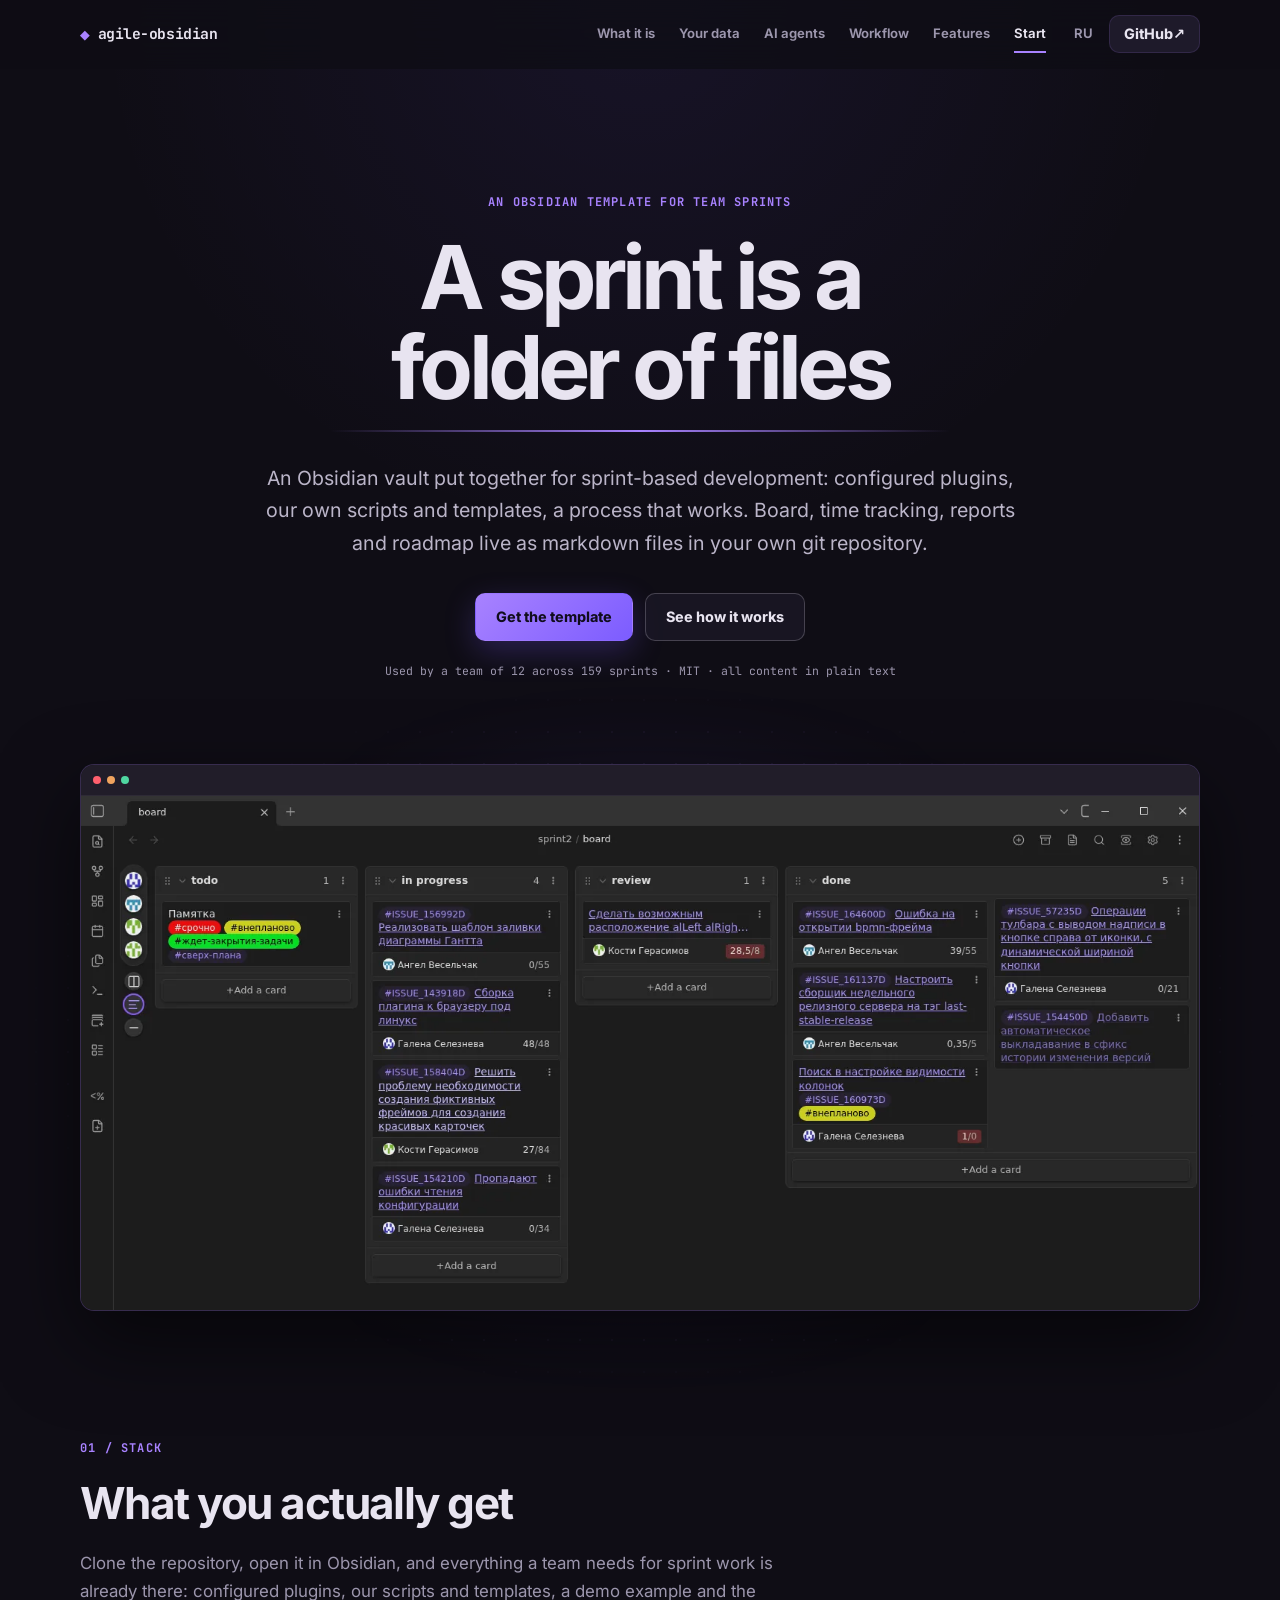
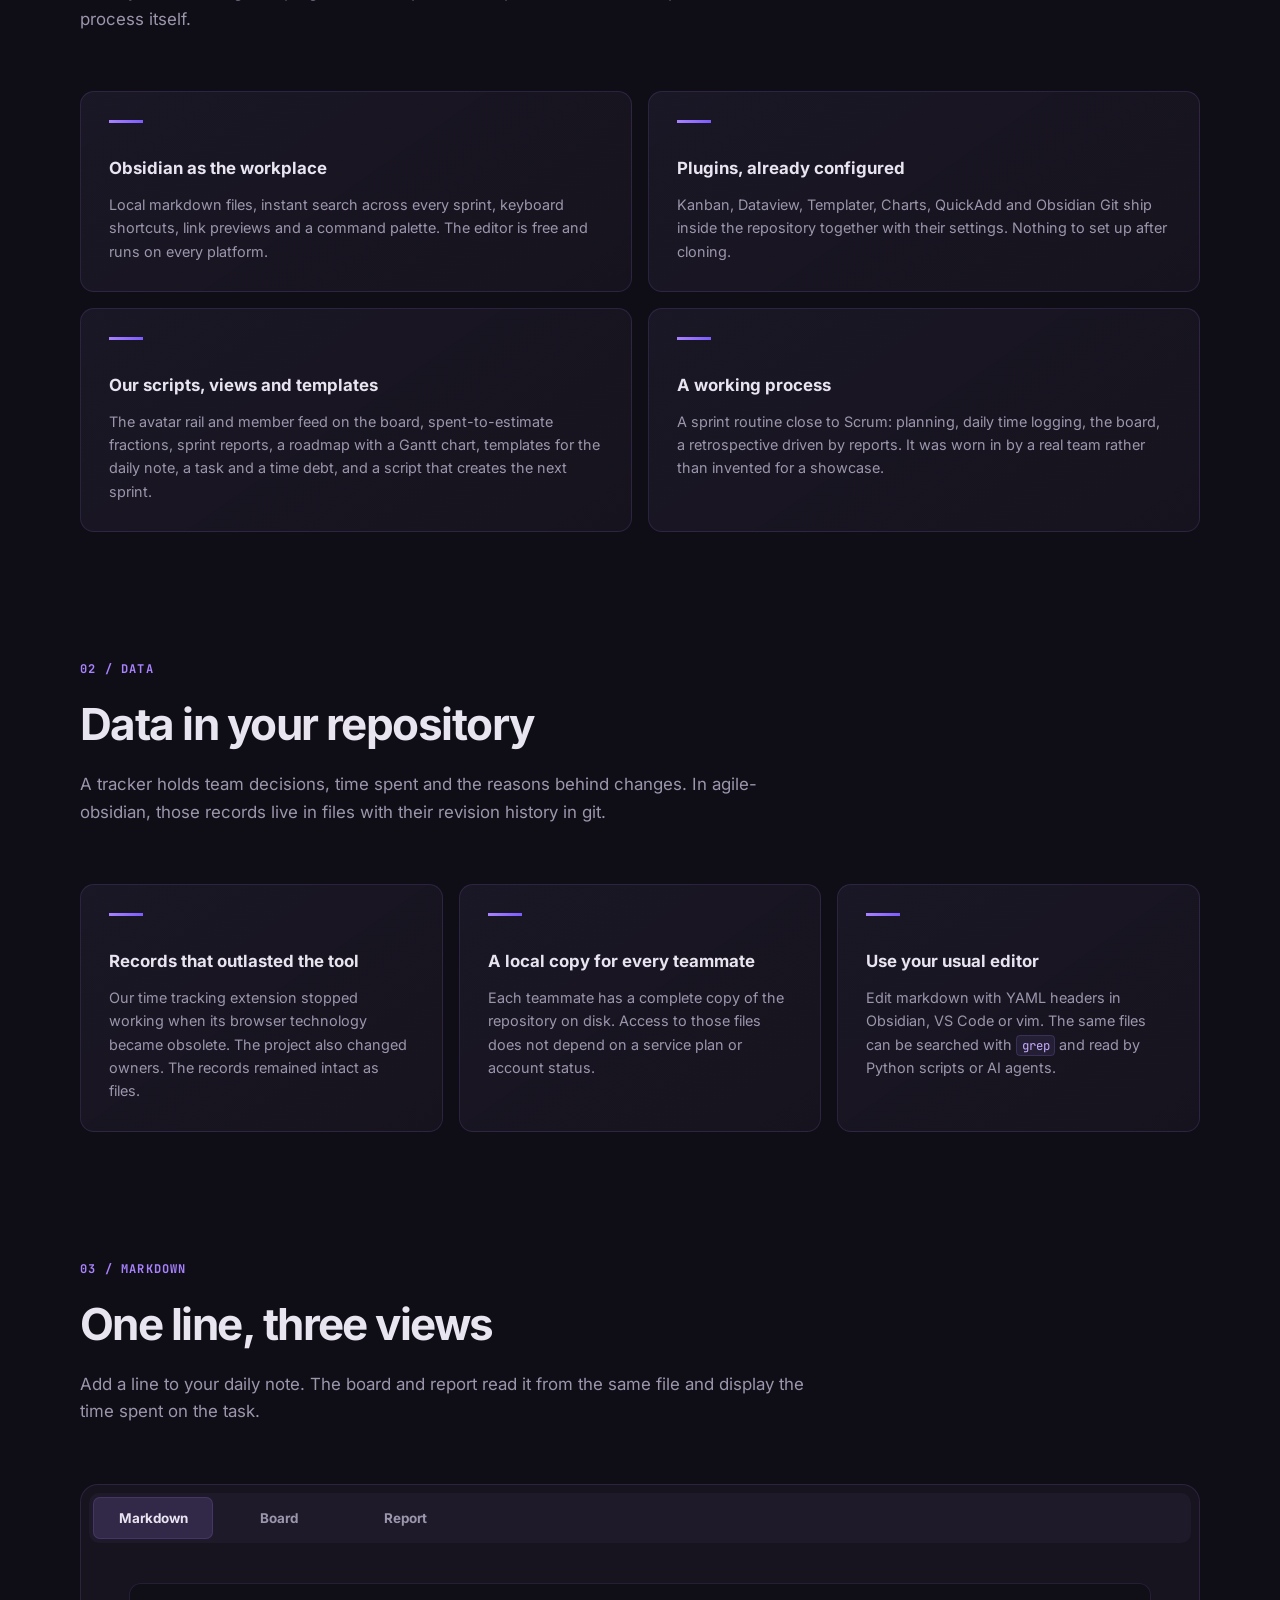
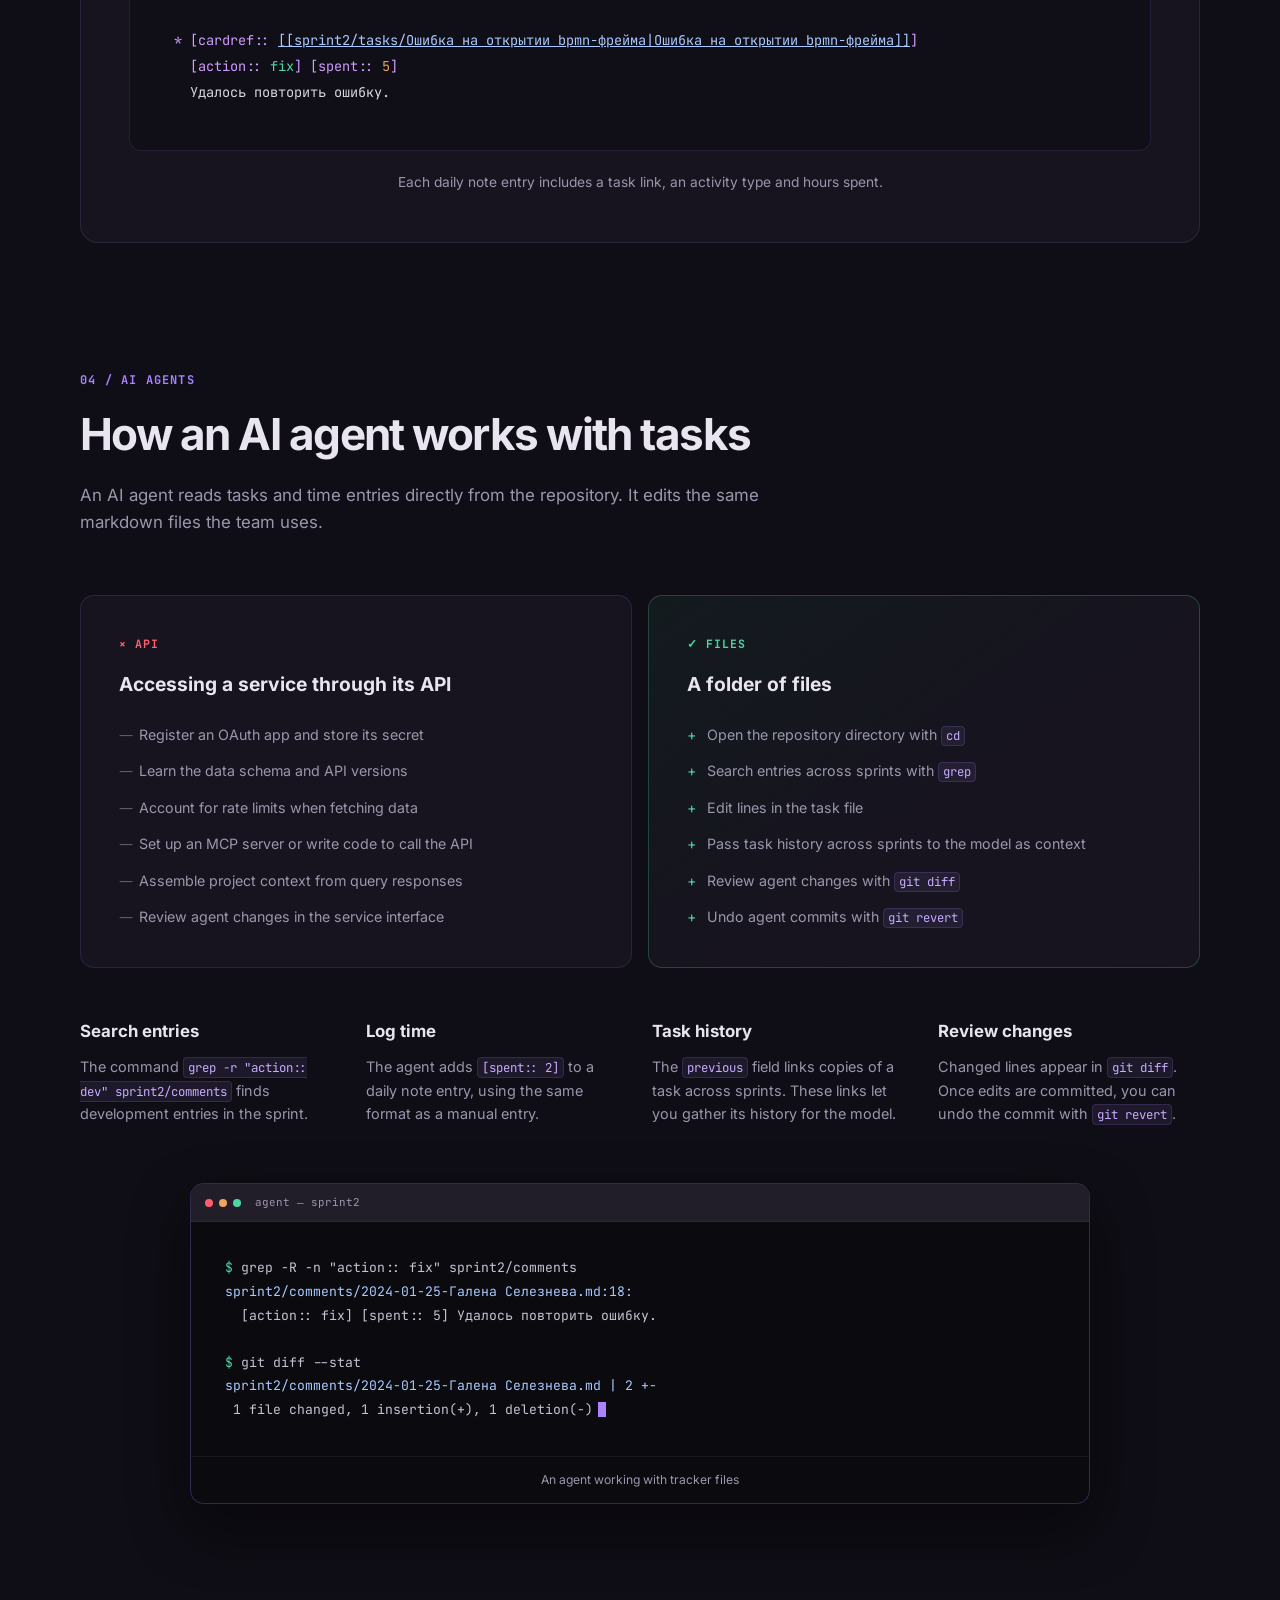
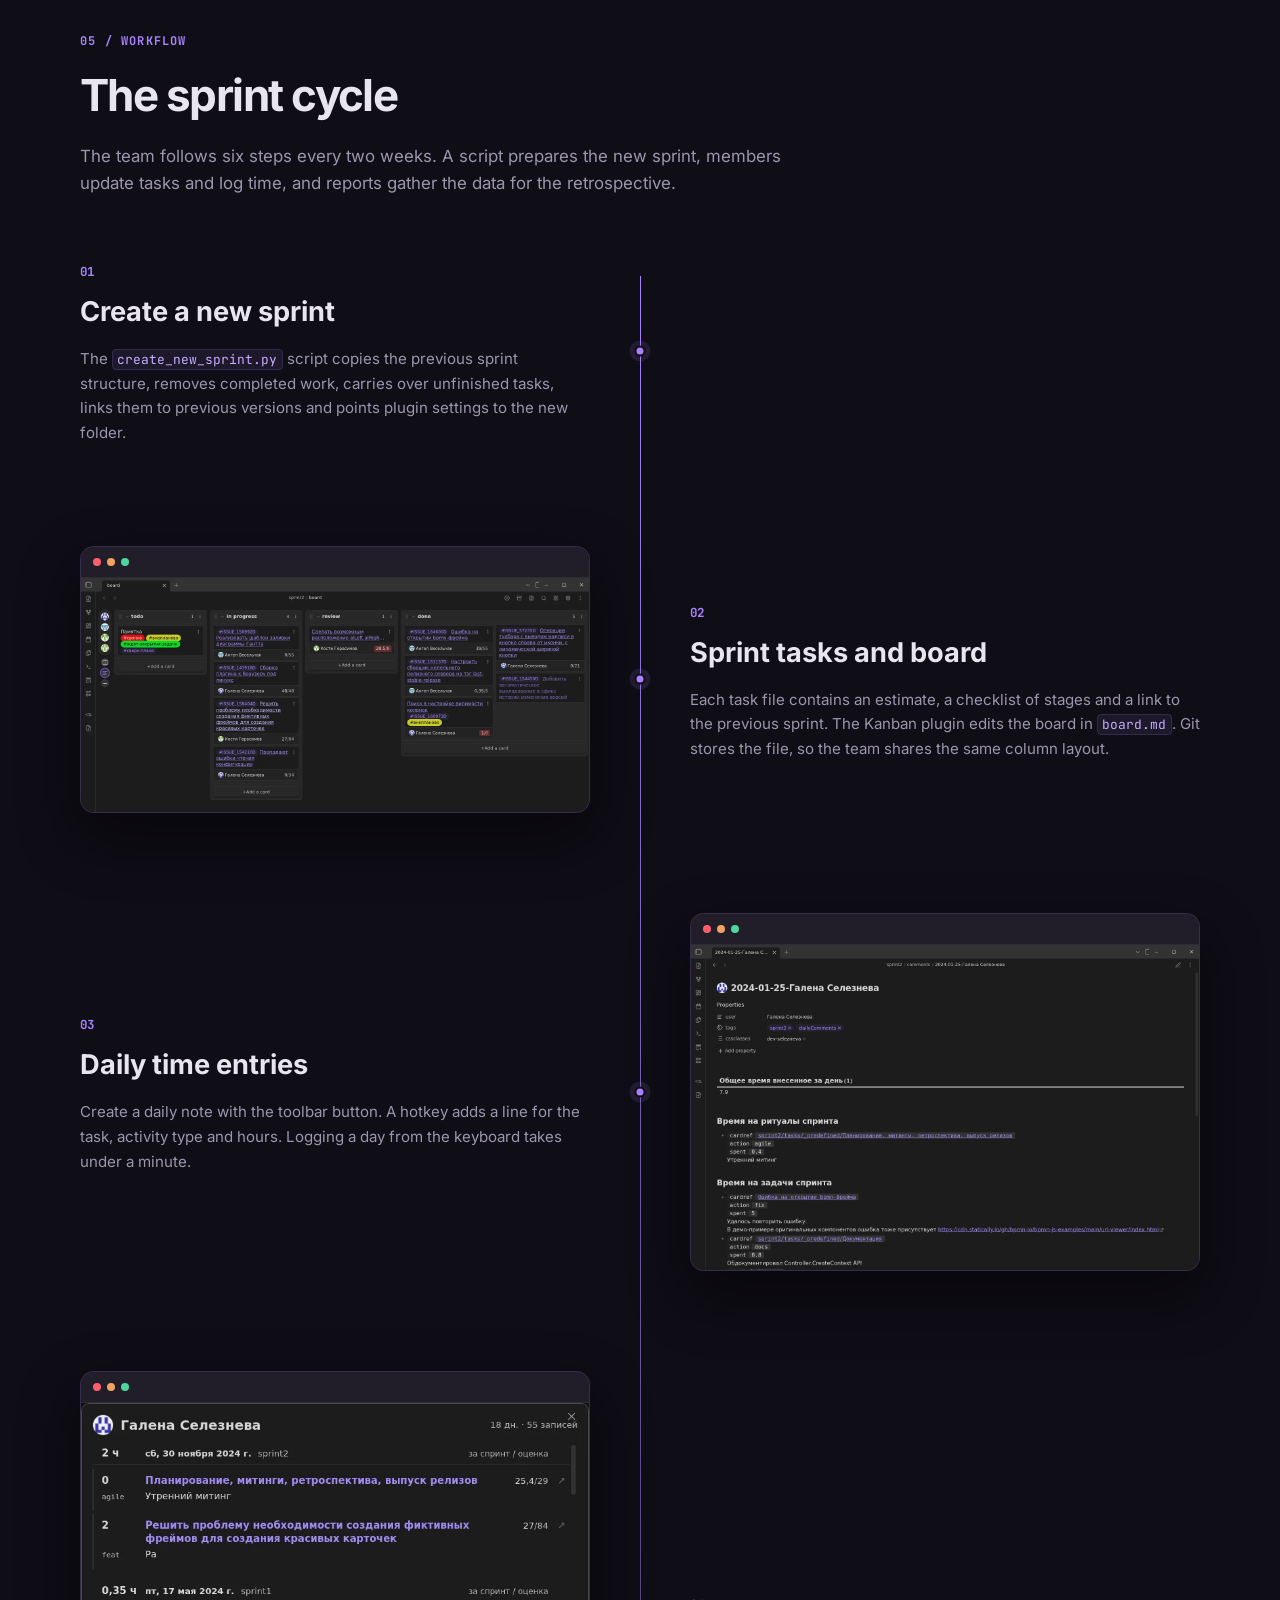
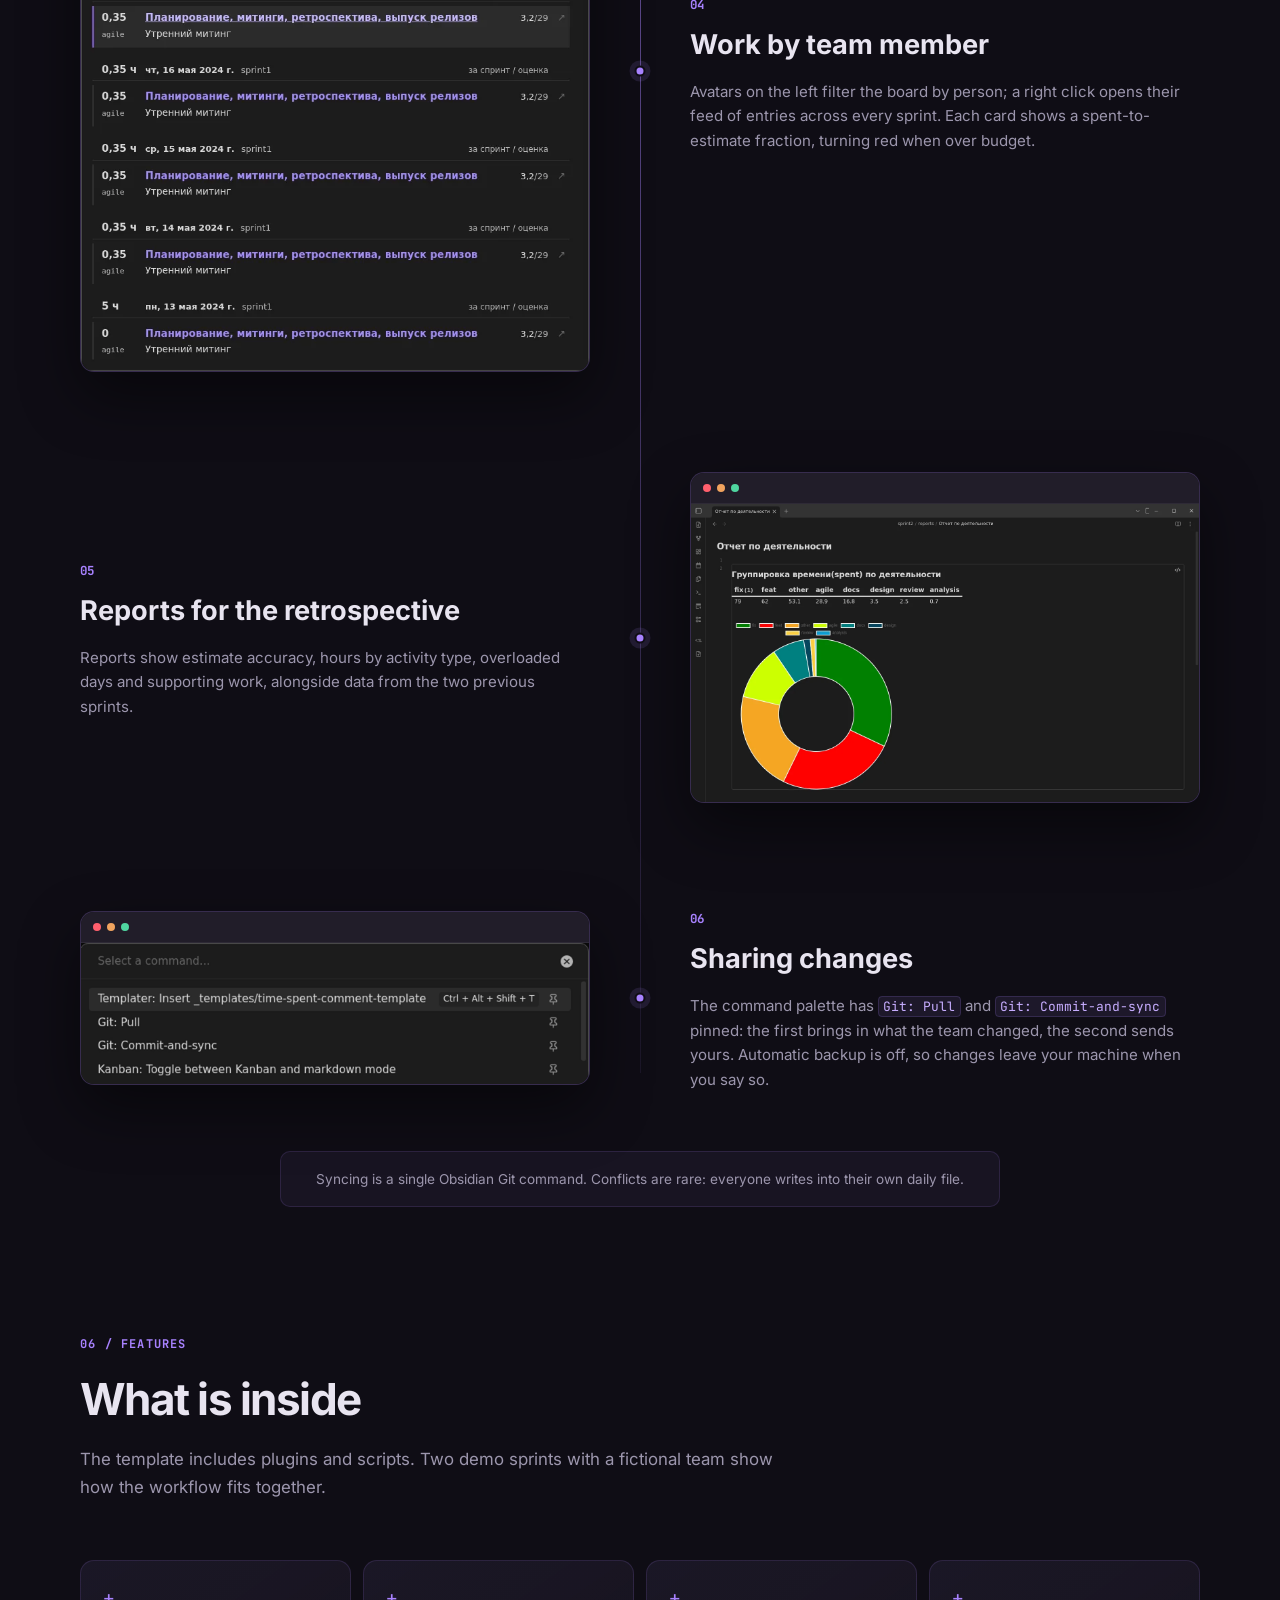
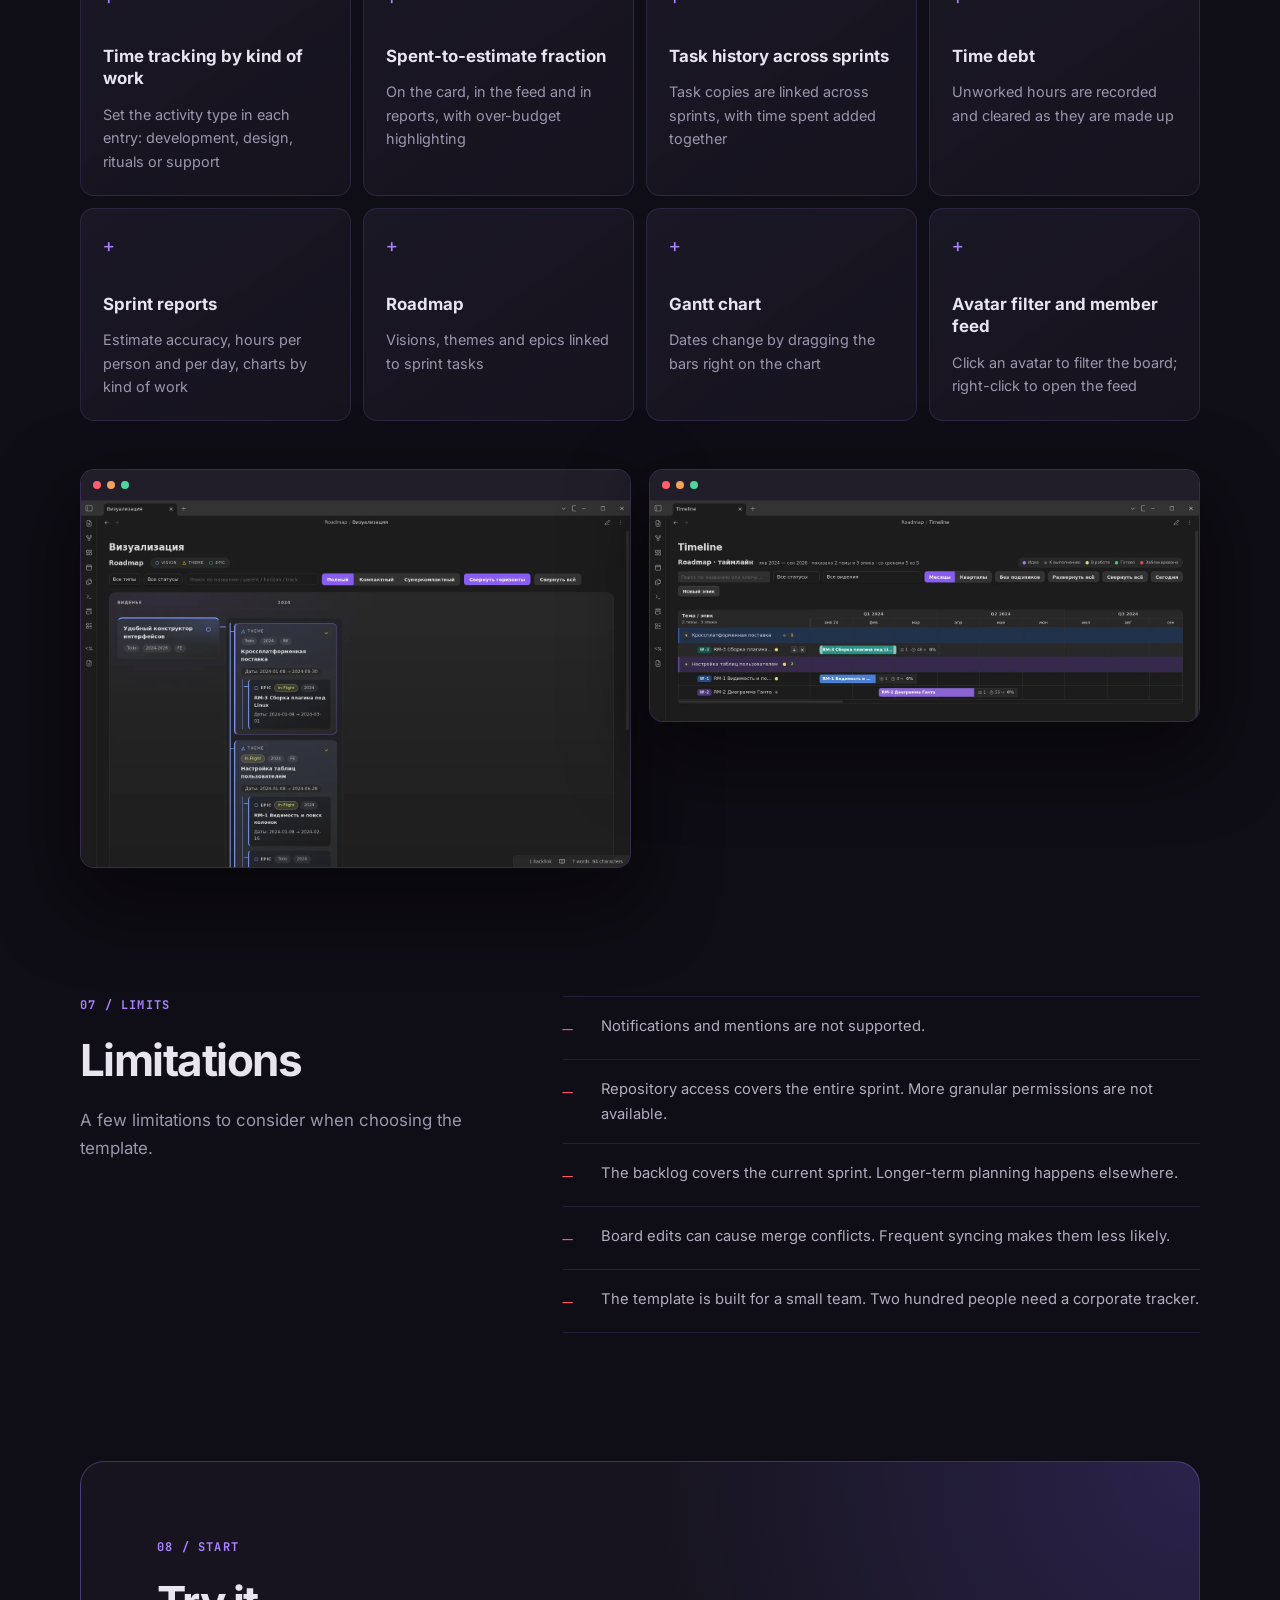
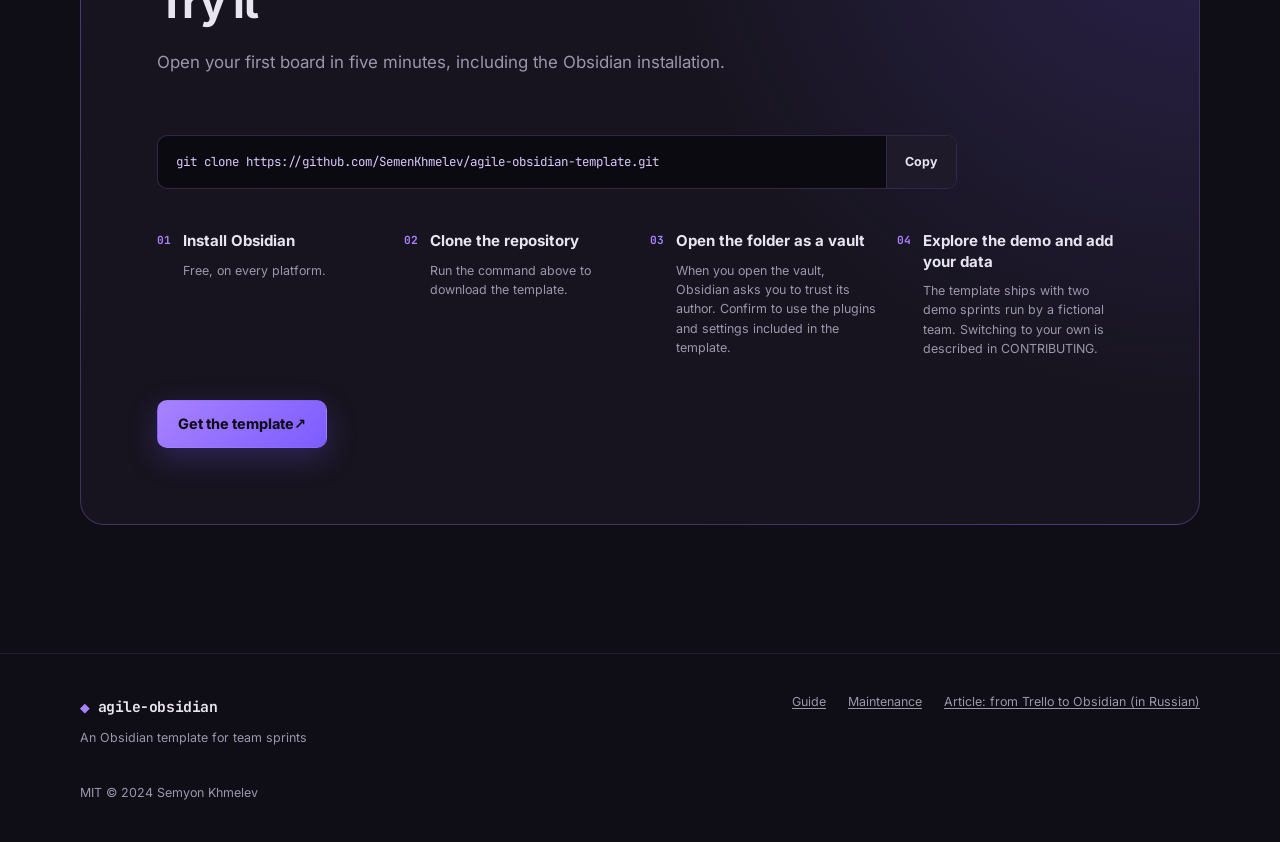
==== commit 30b80afb: "feat: Добавить на сайт блок о составе шаблона Сайт объяснял идею работы в файлах, но не говорил прям" ====
--- a/en/index.html
+++ b/en/index.html
@@ -6,7 +6,7 @@
   <meta name="color-scheme" content="dark">
   <meta name="theme-color" content="#0f0d15">
   <title>agile-obsidian — a sprint as a folder of files</title>
-  <meta name="description" content="An Obsidian template for team sprints: board, time tracking, reports and roadmap as plain markdown files in your own git repository. No server, no API.">
+  <meta name="description" content="An Obsidian vault for team sprints: configured plugins, our own scripts, templates and reports, a working process. Board, time tracking and roadmap as markdown files in your own git repository.">
   <link rel="canonical" href="https://semenkhmelev.github.io/agile-obsidian-template/en/">
   <link rel="alternate" hreflang="ru" href="https://semenkhmelev.github.io/agile-obsidian-template/">
   <link rel="alternate" hreflang="en" href="https://semenkhmelev.github.io/agile-obsidian-template/en/">
@@ -14,13 +14,13 @@
   <meta property="og:type" content="website">
   <meta property="og:site_name" content="agile-obsidian">
   <meta property="og:title" content="agile-obsidian — a sprint as a folder of files">
-  <meta property="og:description" content="An Obsidian template for team sprints: board, time tracking, reports and roadmap as plain markdown files in your own git repository. No server, no API.">
+  <meta property="og:description" content="An Obsidian vault for team sprints: configured plugins, our own scripts, templates and reports, a working process. Board, time tracking and roadmap as markdown files in your own git repository.">
   <meta property="og:url" content="https://semenkhmelev.github.io/agile-obsidian-template/en/">
   <meta property="og:image" content="https://semenkhmelev.github.io/agile-obsidian-template/assets/img/og-image.png">
   <meta property="og:locale" content="en">
   <meta name="twitter:card" content="summary_large_image">
   <meta name="twitter:title" content="agile-obsidian — a sprint as a folder of files">
-  <meta name="twitter:description" content="An Obsidian template for team sprints: board, time tracking, reports and roadmap as plain markdown files in your own git repository. No server, no API.">
+  <meta name="twitter:description" content="An Obsidian vault for team sprints: configured plugins, our own scripts, templates and reports, a working process. Board, time tracking and roadmap as markdown files in your own git repository.">
   <meta name="twitter:image" content="https://semenkhmelev.github.io/agile-obsidian-template/assets/img/og-image.png">
   <link rel="icon" href="../assets/img/favicon.svg" type="image/svg+xml">
   <link rel="stylesheet" href="../assets/css/site.css">
@@ -33,6 +33,8 @@
       <a class="brand" href="#top" aria-label="agile-obsidian">agile-obsidian</a>
       <nav class="site-nav" aria-label="agile-obsidian">
         
+        <a href="#stack">What it is</a>
+        
         <a href="#data">Your data</a>
         
         <a href="#agents">AI agents</a>
@@ -56,10 +58,10 @@
   <div class="container hero-copy">
     <p class="eyebrow">An Obsidian template for team sprints</p>
     <h1 id="hero-title">A sprint is a folder of files</h1>
-    <p class="hero-lead">Run team sprints in your own git repository. The board, time entries, reports and roadmap are stored as markdown files. No server, API or third-party cloud is needed.</p>
+    <p class="hero-lead">An Obsidian vault put together for sprint-based development: configured plugins, our own scripts and templates, a process that works. Board, time tracking, reports and roadmap live as markdown files in your own git repository.</p>
     <div class="hero-actions">
       <a class="button button-primary" href="https://github.com/SemenKhmelev/agile-obsidian-template">Get the template</a>
-      <a class="button button-secondary" href="#data">See how it works</a>
+      <a class="button button-secondary" href="#stack">See how it works</a>
     </div>
     <p class="hero-note">Used by a team of 12 across 159 sprints · MIT · all content in plain text</p>
   </div>
@@ -71,10 +73,47 @@
   </div>
 </section>
 
+    <section class="section reveal" id="stack" aria-labelledby="stack-title">
+  <div class="container">
+    <div class="section-heading">
+      <p class="section-kicker">01 / STACK</p>
+      <h2 id="stack-title">What you actually get</h2>
+      <p>Clone the repository, open it in Obsidian, and everything a team needs for sprint work is already there: configured plugins, our scripts and templates, a demo example and the process itself.</p>
+    </div>
+    <div class="cards data-cards stack-cards">
+      
+      <article class="card">
+        <span class="card-mark" aria-hidden="true"></span>
+        <h3>Obsidian as the workplace</h3>
+        <p>Local markdown files, instant search across every sprint, keyboard shortcuts, link previews and a command palette. The editor is free and runs on every platform.</p>
+      </article>
+      
+      <article class="card">
+        <span class="card-mark" aria-hidden="true"></span>
+        <h3>Plugins, already configured</h3>
+        <p>Kanban, Dataview, Templater, Charts, QuickAdd and Obsidian Git ship inside the repository together with their settings. Nothing to set up after cloning.</p>
+      </article>
+      
+      <article class="card">
+        <span class="card-mark" aria-hidden="true"></span>
+        <h3>Our scripts, views and templates</h3>
+        <p>The avatar rail and member feed on the board, spent-to-estimate fractions, sprint reports, a roadmap with a Gantt chart, templates for the daily note, a task and a time debt, and a script that creates the next sprint.</p>
+      </article>
+      
+      <article class="card">
+        <span class="card-mark" aria-hidden="true"></span>
+        <h3>A working process</h3>
+        <p>A sprint routine close to Scrum: planning, daily time logging, the board, a retrospective driven by reports. It was worn in by a real team rather than invented for a showcase.</p>
+      </article>
+      
+    </div>
+  </div>
+</section>
+
     <section class="section reveal" id="data" aria-labelledby="data-title">
   <div class="container">
     <div class="section-heading">
-      <p class="section-kicker">01 / DATA</p>
+      <p class="section-kicker">02 / DATA</p>
       <h2 id="data-title">Data in your repository</h2>
       <p>A tracker holds team decisions, time spent and the reasons behind changes. In agile-obsidian, those records live in files with their revision history in git.</p>
     </div>
@@ -105,7 +144,7 @@
     <section class="section reveal" id="text" aria-labelledby="text-title">
   <div class="container">
     <div class="section-heading">
-      <p class="section-kicker">02 / MARKDOWN</p>
+      <p class="section-kicker">03 / MARKDOWN</p>
       <h2 id="text-title">One line, three views</h2>
       <p>Add a line to your daily note. The board and report read it from the same file and display the time spent on the task.</p>
     </div>
@@ -142,7 +181,7 @@
     <section class="section reveal" id="agents" aria-labelledby="agents-title">
   <div class="container">
     <div class="section-heading wide-heading">
-      <p class="section-kicker">03 / AI AGENTS</p>
+      <p class="section-kicker">04 / AI AGENTS</p>
       <h2 id="agents-title">How an AI agent works with tasks</h2>
       <p>An AI agent reads tasks and time entries directly from the repository. It edits the same markdown files the team uses.</p>
     </div>
@@ -226,7 +265,7 @@
     <section class="section reveal" id="workflow" aria-labelledby="workflow-title">
   <div class="container">
     <div class="section-heading">
-      <p class="section-kicker">04 / WORKFLOW</p>
+      <p class="section-kicker">05 / WORKFLOW</p>
       <h2 id="workflow-title">The sprint cycle</h2>
       <p>The team follows six steps every two weeks. A script prepares the new sprint, members update tasks and log time, and reports gather the data for the retrospective.</p>
     </div>
@@ -319,7 +358,7 @@
     <section class="section reveal" id="features" aria-labelledby="features-title">
   <div class="container">
     <div class="section-heading">
-      <p class="section-kicker">05 / FEATURES</p>
+      <p class="section-kicker">06 / FEATURES</p>
       <h2 id="features-title">What is inside</h2>
       <p>The template includes plugins and scripts. Two demo sprints with a fictional team show how the workflow fits together.</p>
     </div>
@@ -390,7 +429,7 @@
     <section class="section reveal" id="limits" aria-labelledby="limits-title">
   <div class="container limits-layout">
     <div class="section-heading">
-      <p class="section-kicker">06 / LIMITS</p>
+      <p class="section-kicker">07 / LIMITS</p>
       <h2 id="limits-title">Limitations</h2>
       <p>A few limitations to consider when choosing the template.</p>
     </div>
@@ -413,7 +452,7 @@
     <section class="section start-section reveal" id="start" aria-labelledby="start-title">
   <div class="container start-card">
     <div class="section-heading">
-      <p class="section-kicker">07 / START</p>
+      <p class="section-kicker">08 / START</p>
       <h2 id="start-title">Try it</h2>
       <p>Open your first board in five minutes, including the Obsidian installation.</p>
     </div>
--- a/assets/css/site.css
+++ b/assets/css/site.css
@@ -441,6 +441,11 @@
   display: grid;
   grid-template-columns: repeat(3, 1fr);
   gap: 16px;
+}
+
+/* Четыре карточки состава: два на два, чтобы последняя не висела одна в ряду. */
+.stack-cards {
+  grid-template-columns: repeat(2, 1fr);
 }
 
 .card,
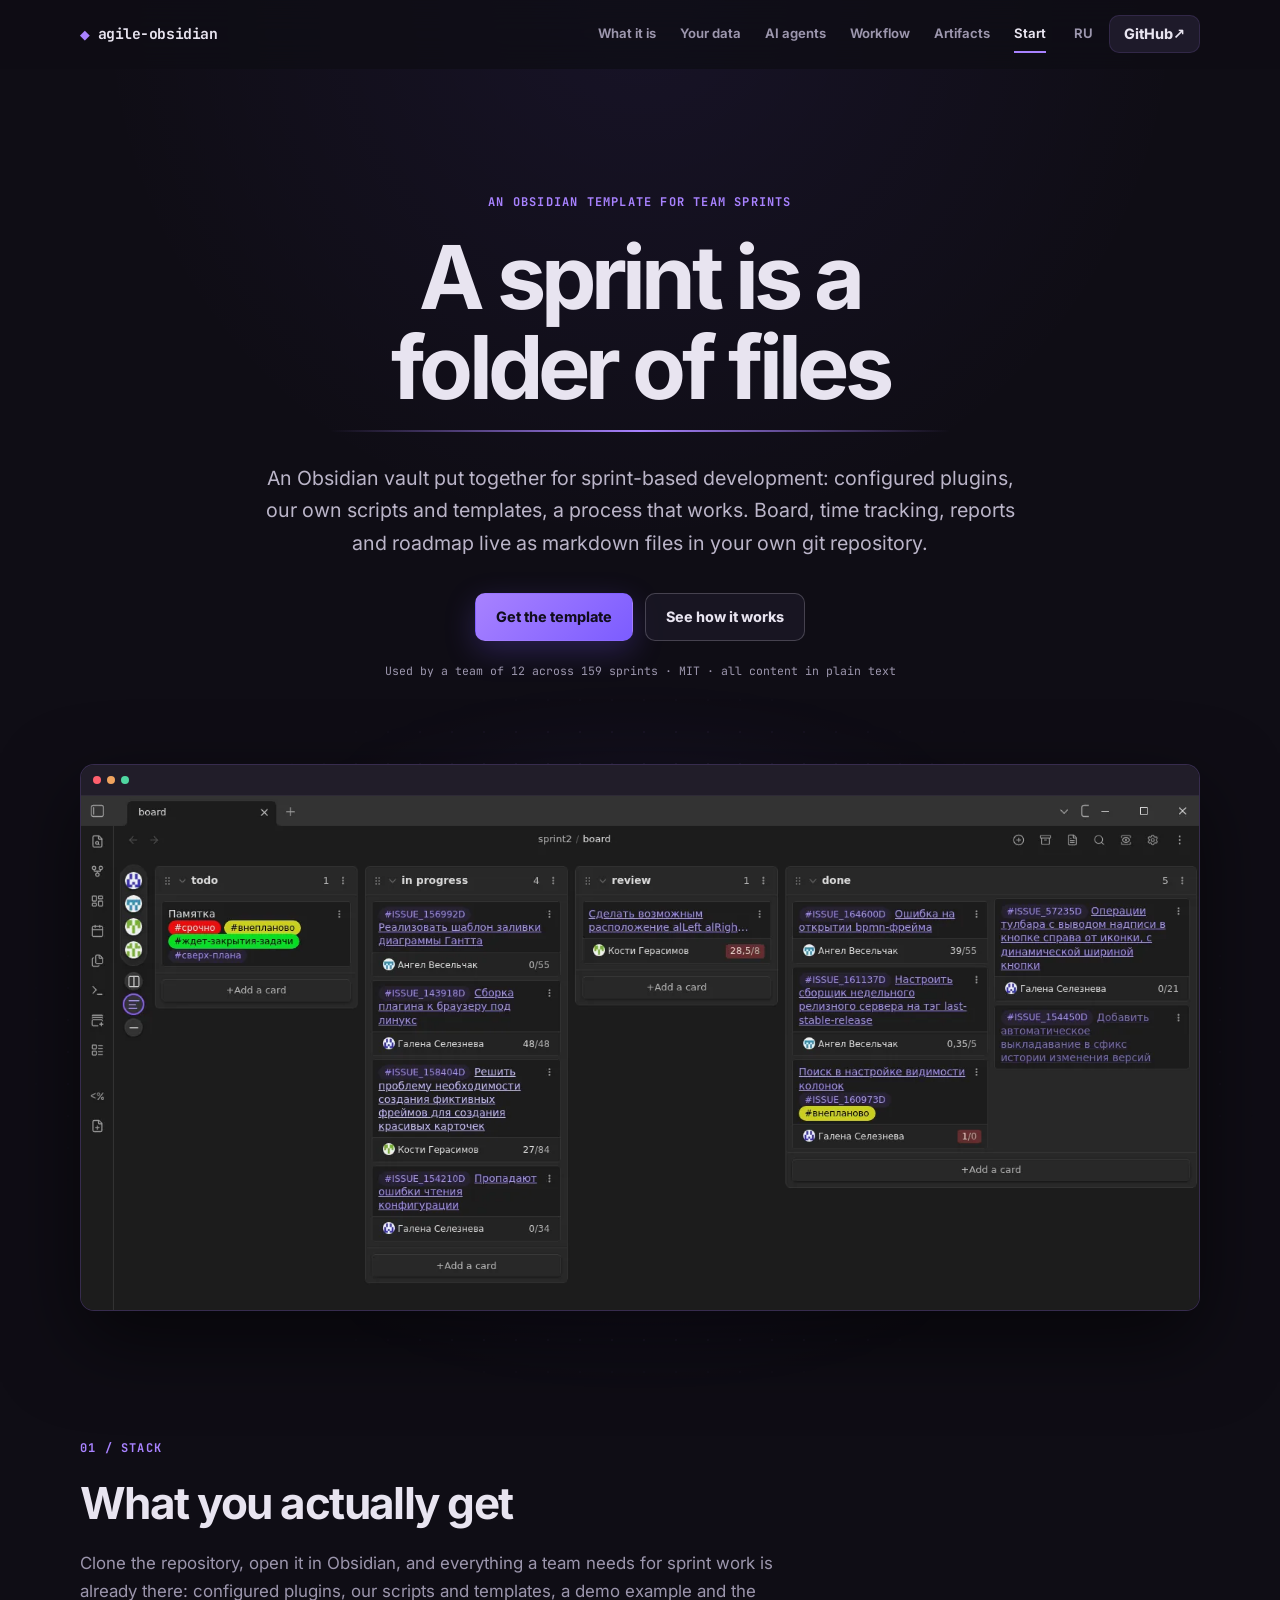
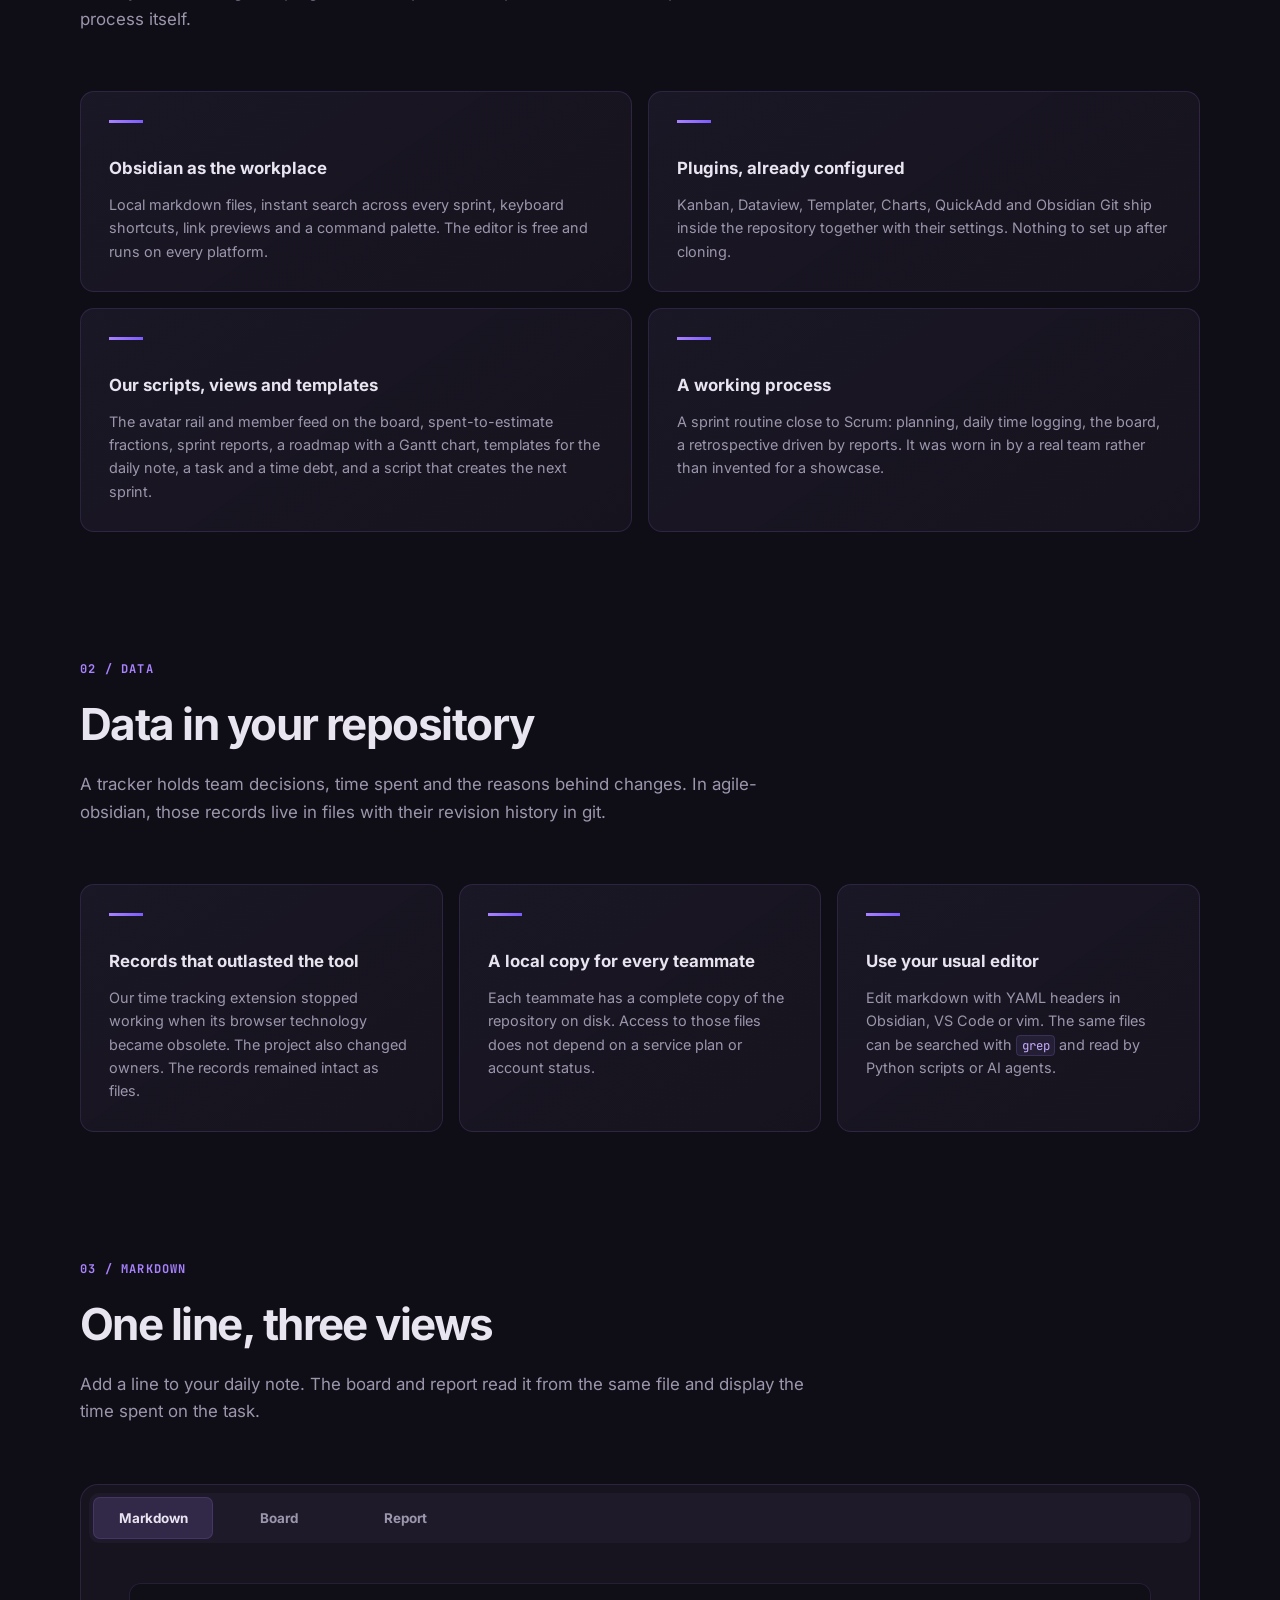
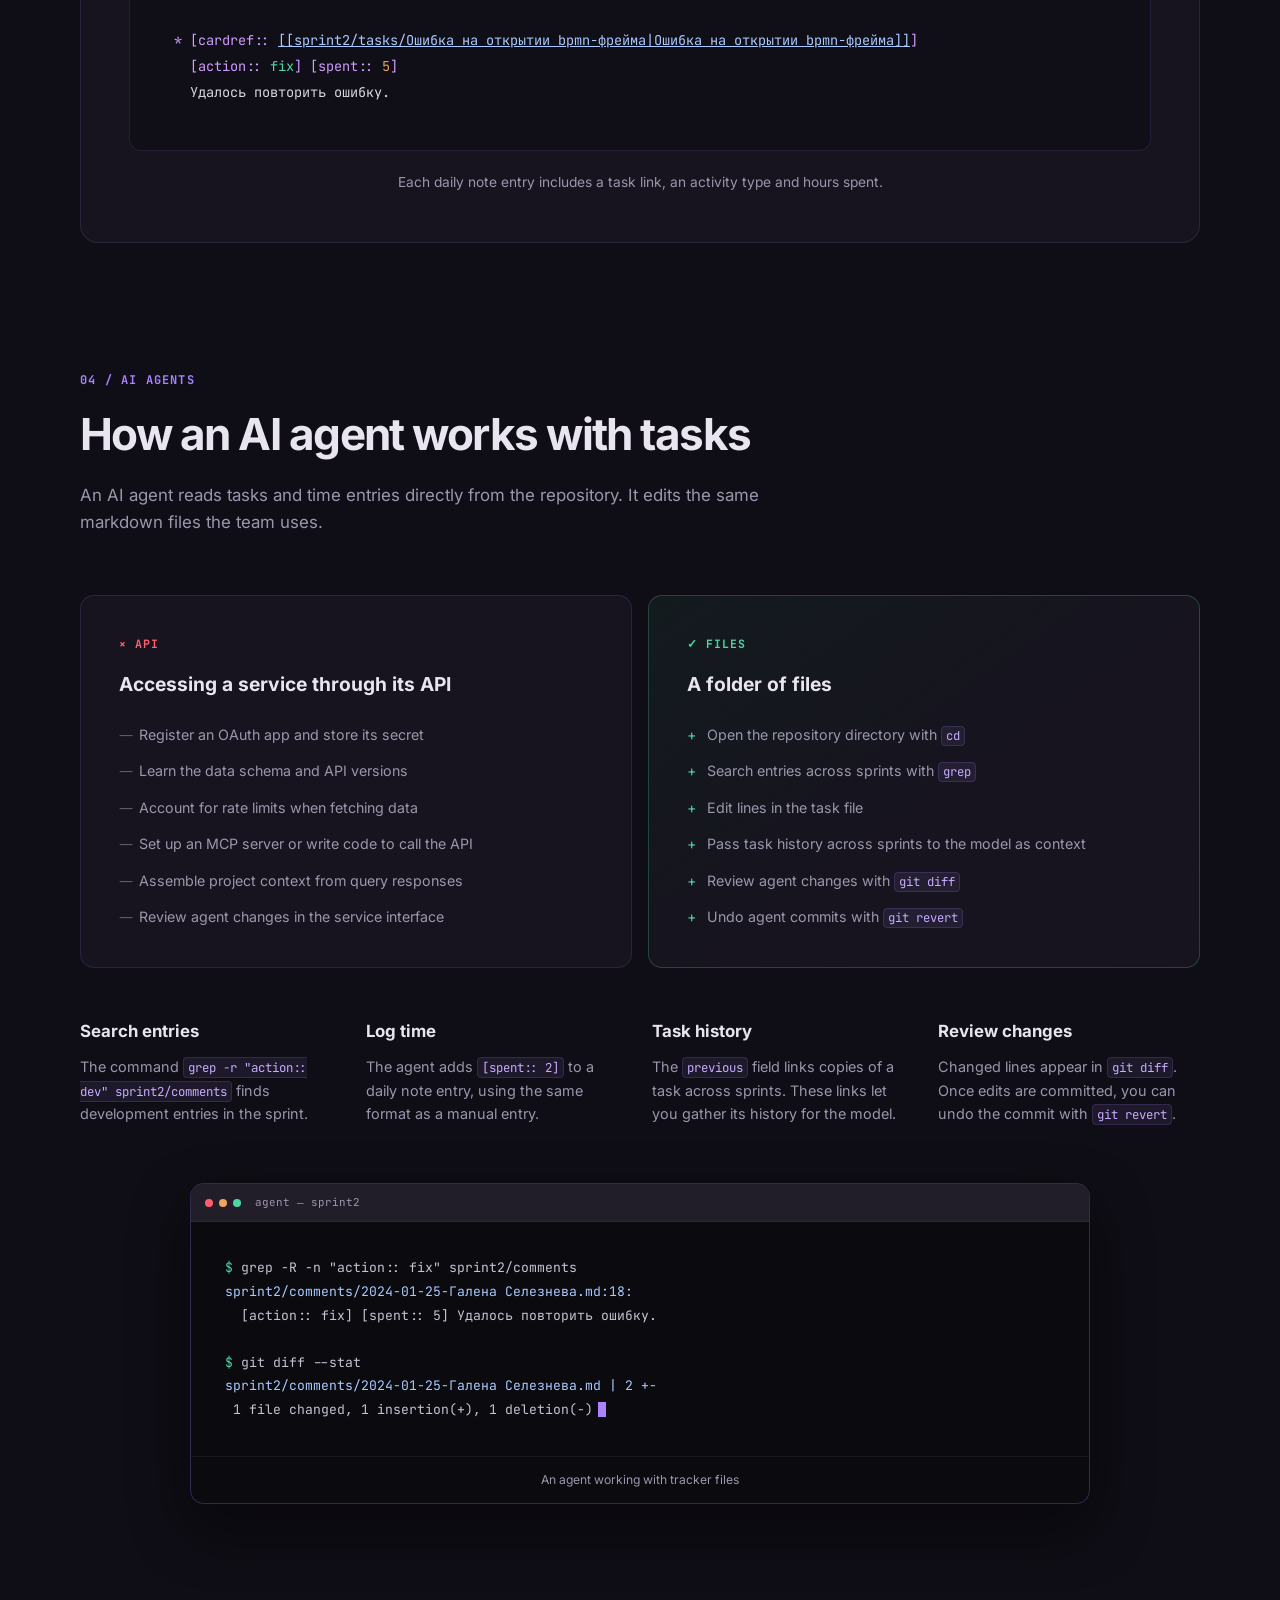
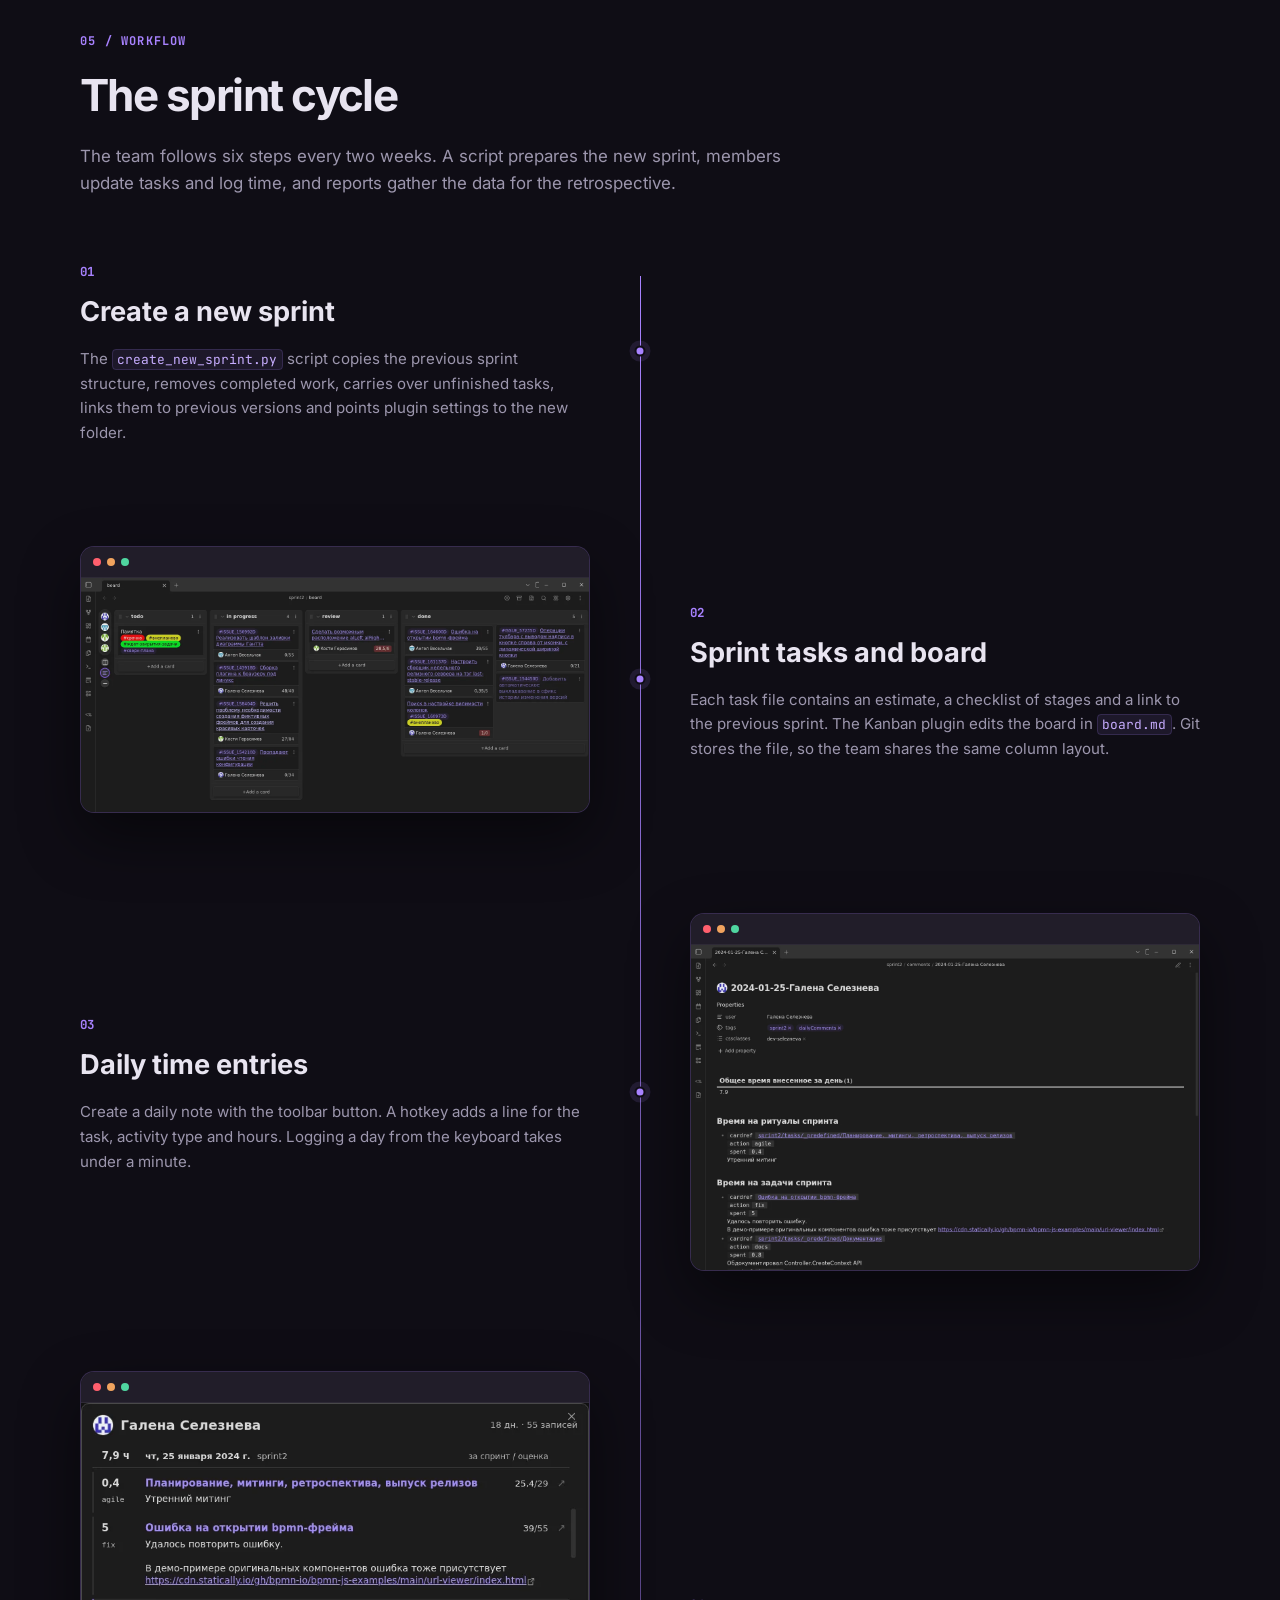
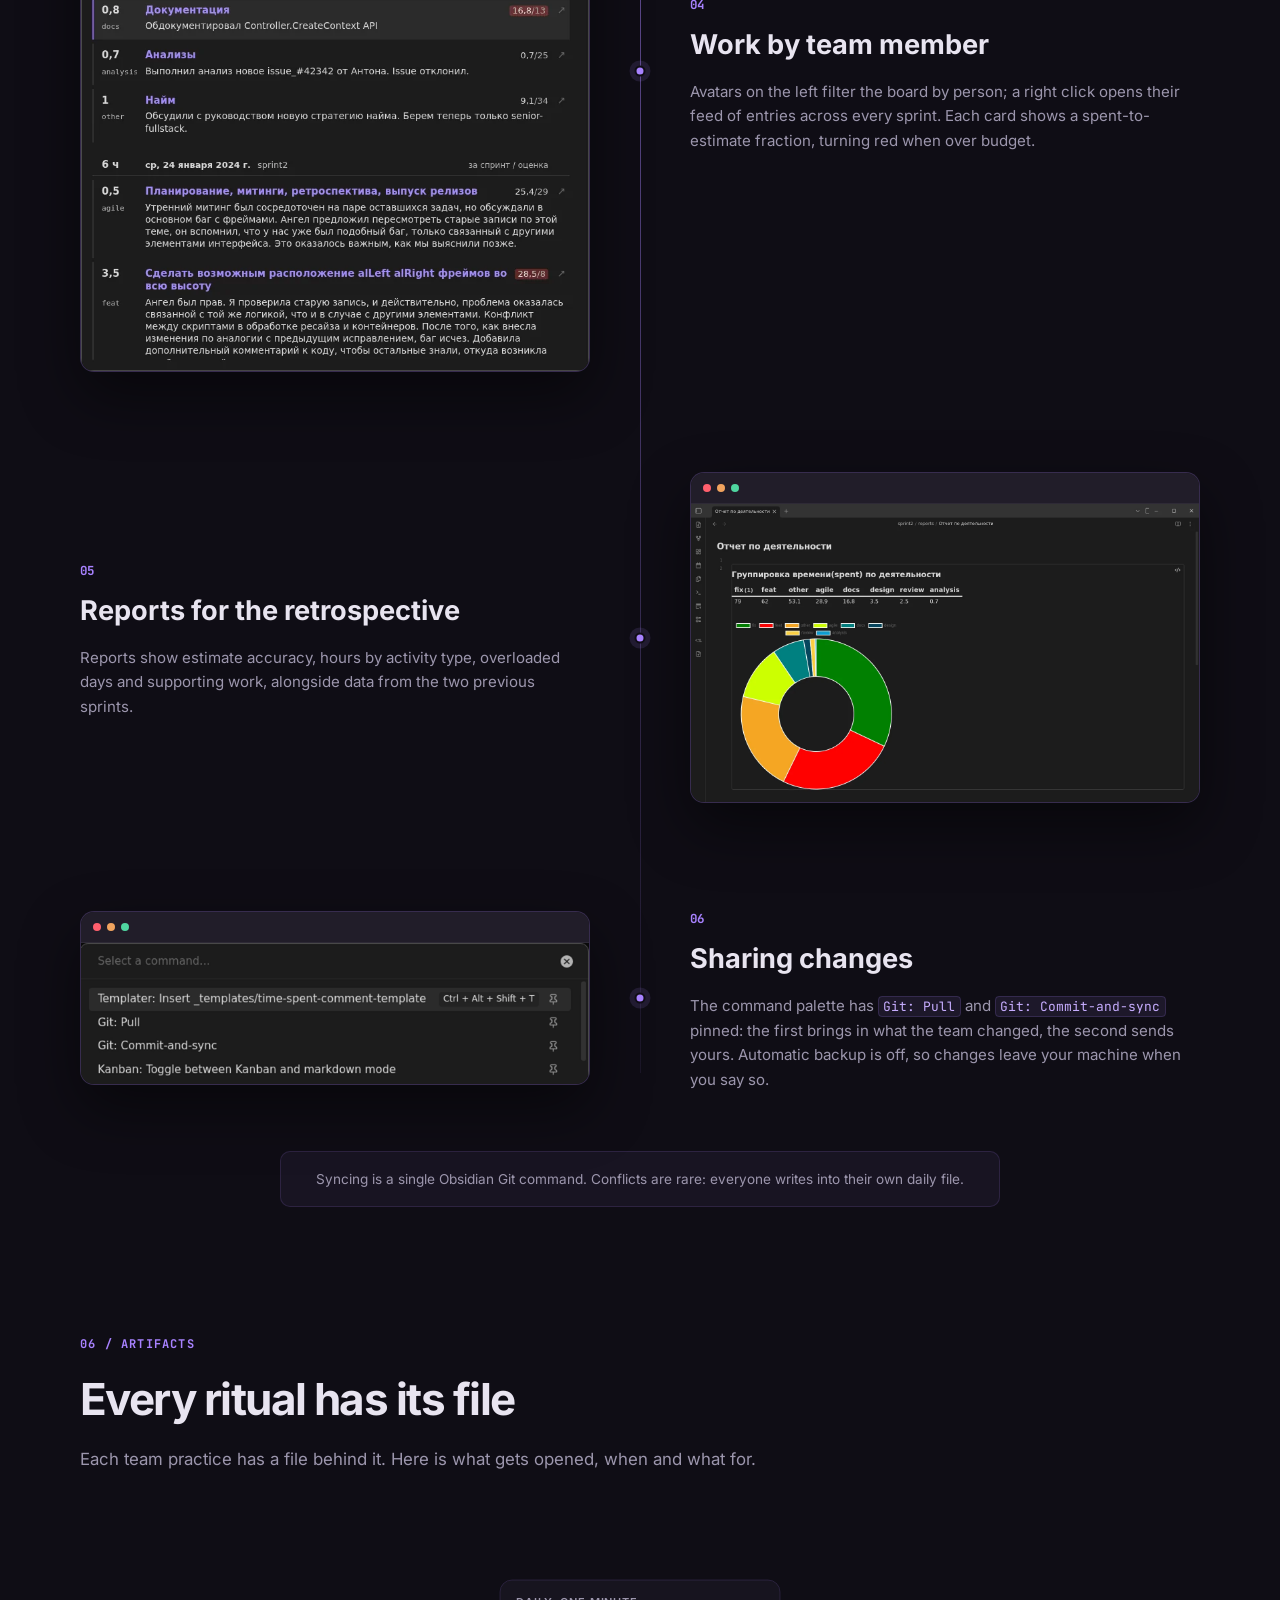
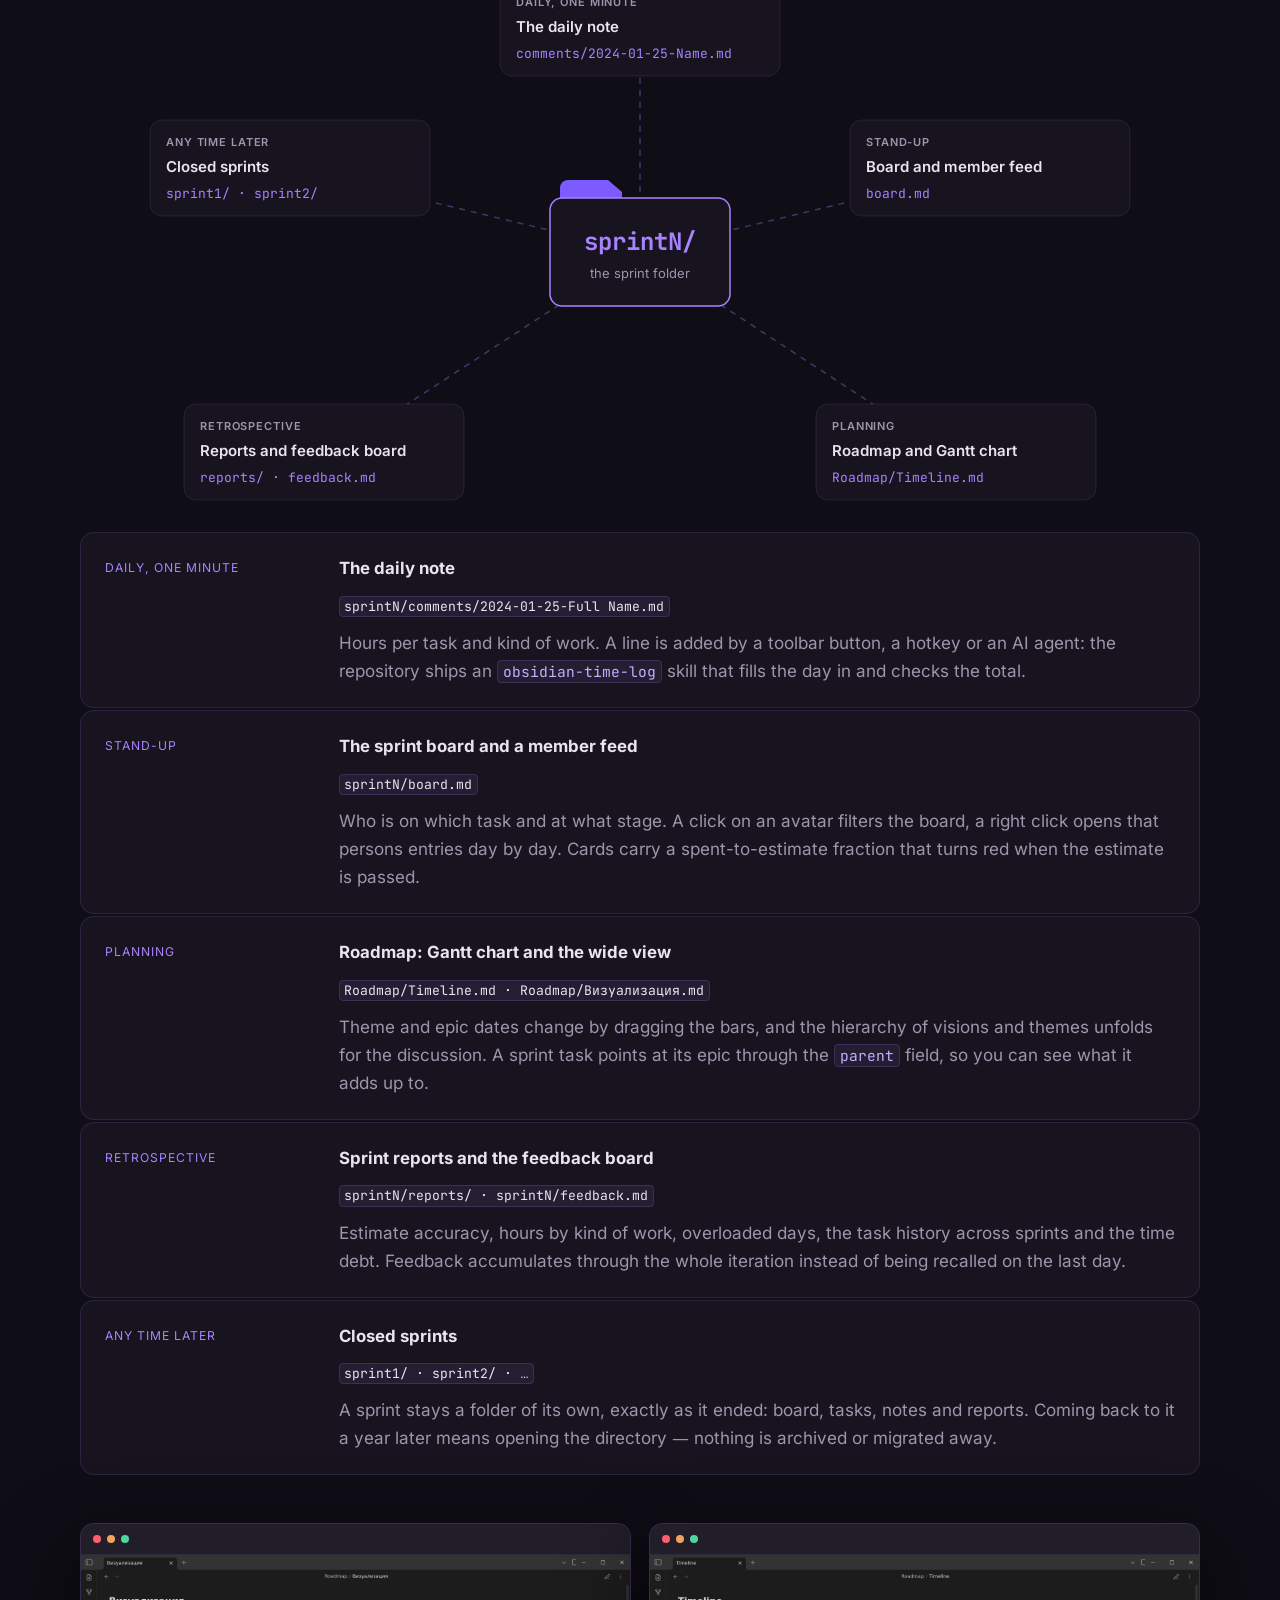
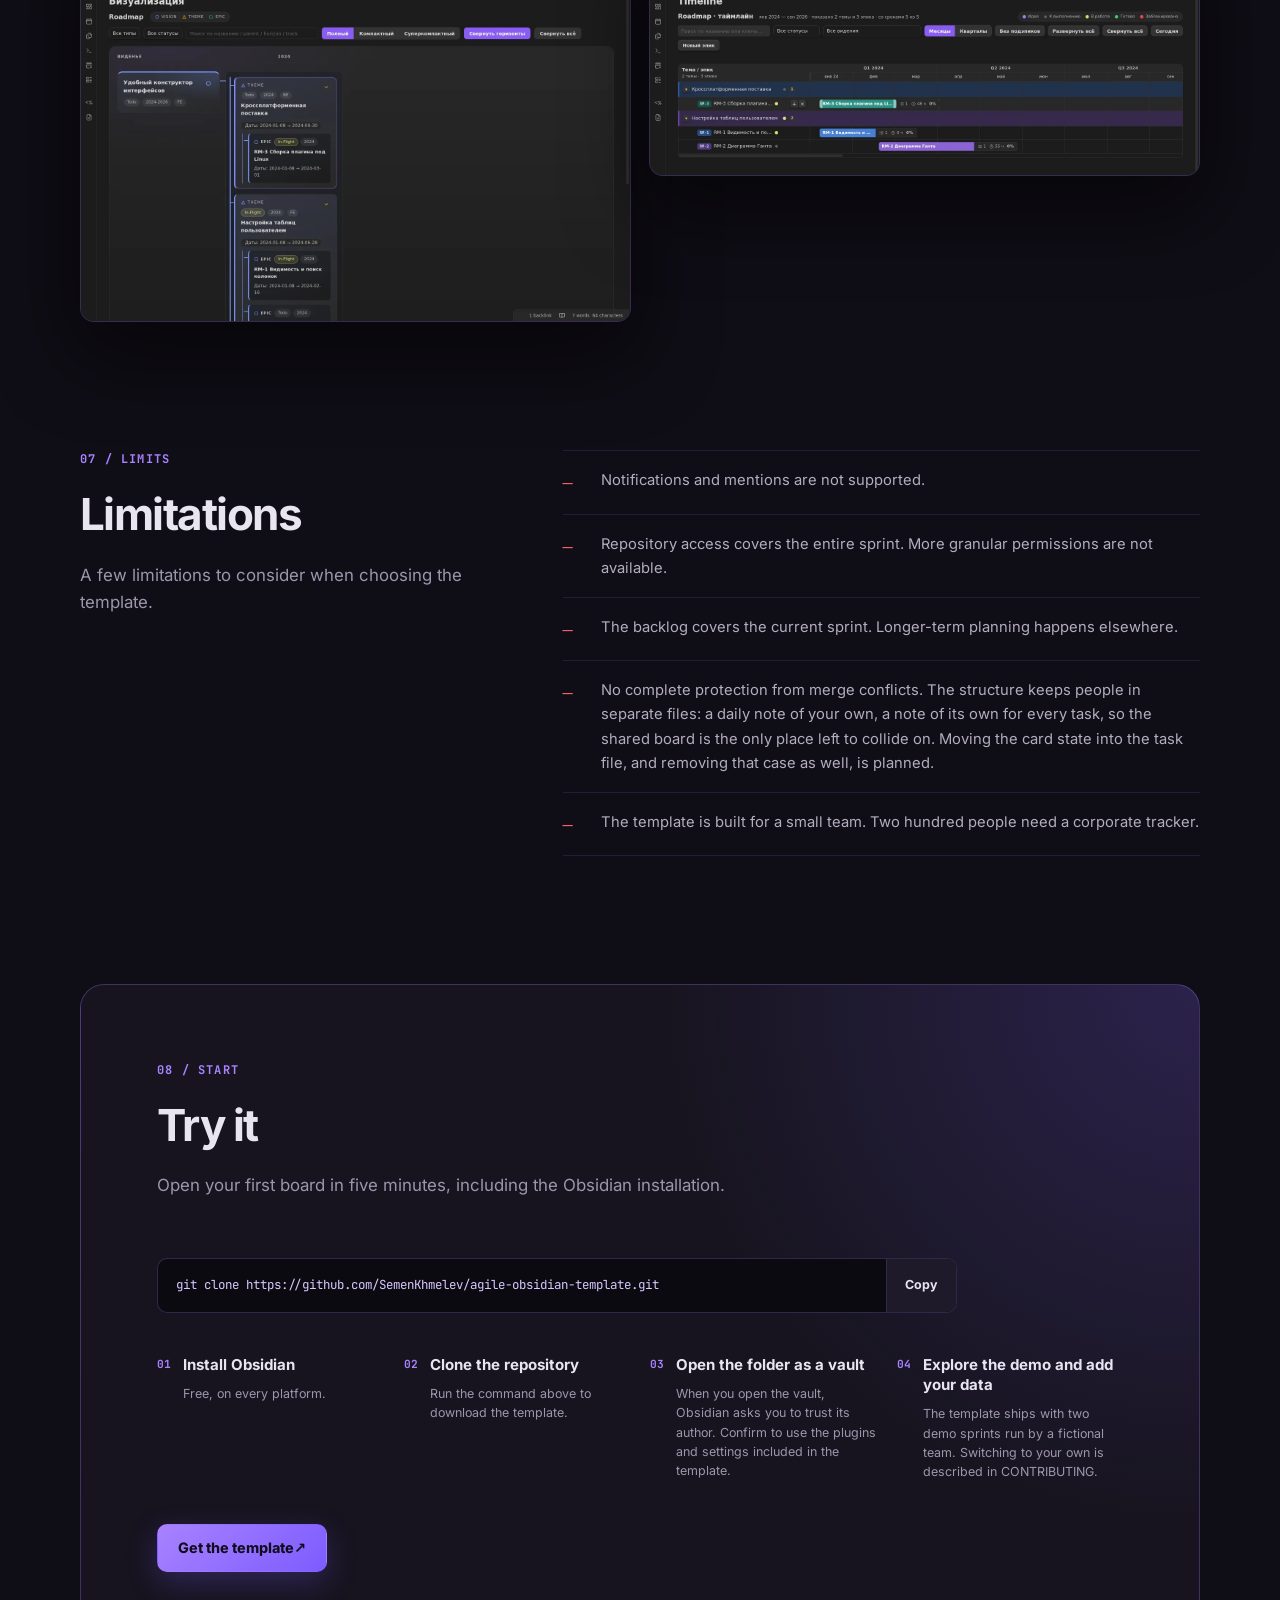
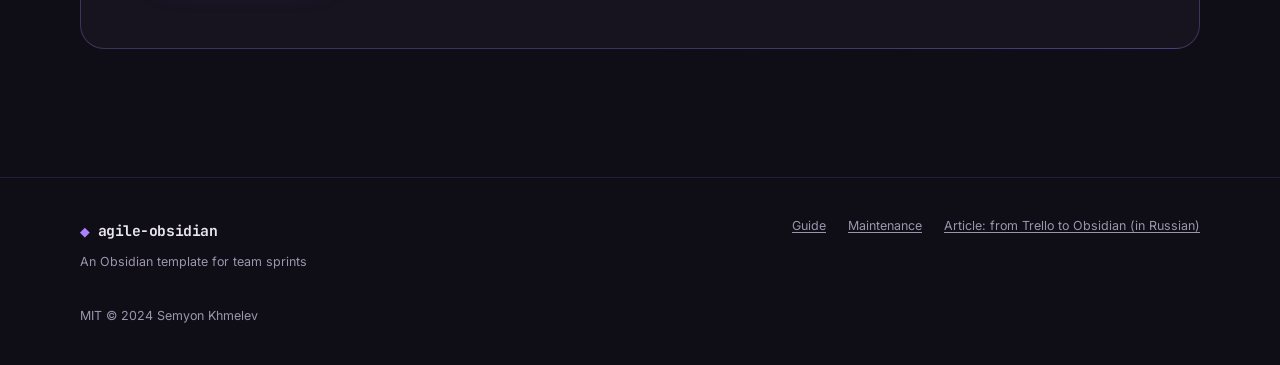
==== commit c06cefbe: "feat: Заменить список возможностей матрицей «ритуал → артефакт» Плоский перечень фич не отвечал на в" ====
--- a/en/index.html
+++ b/en/index.html
@@ -41,7 +41,7 @@
         
         <a href="#workflow">Workflow</a>
         
-        <a href="#features">Features</a>
+        <a href="#artifacts">Artifacts</a>
         
         <a href="#start">Start</a>
         
@@ -355,61 +355,118 @@
   </div>
 </section>
 
-    <section class="section reveal" id="features" aria-labelledby="features-title">
+    <section class="section reveal" id="artifacts" aria-labelledby="artifacts-title">
   <div class="container">
     <div class="section-heading">
-      <p class="section-kicker">06 / FEATURES</p>
-      <h2 id="features-title">What is inside</h2>
-      <p>The template includes plugins and scripts. Two demo sprints with a fictional team show how the workflow fits together.</p>
-    </div>
-    <div class="feature-grid">
-      
-      <article class="feature-card">
-        <span aria-hidden="true">+</span>
-        <h3>Time tracking by kind of work</h3>
-        <p>Set the activity type in each entry: development, design, rituals or support</p>
-      </article>
-      
-      <article class="feature-card">
-        <span aria-hidden="true">+</span>
-        <h3>Spent-to-estimate fraction</h3>
-        <p>On the card, in the feed and in reports, with over-budget highlighting</p>
-      </article>
-      
-      <article class="feature-card">
-        <span aria-hidden="true">+</span>
-        <h3>Task history across sprints</h3>
-        <p>Task copies are linked across sprints, with time spent added together</p>
-      </article>
-      
-      <article class="feature-card">
-        <span aria-hidden="true">+</span>
-        <h3>Time debt</h3>
-        <p>Unworked hours are recorded and cleared as they are made up</p>
-      </article>
-      
-      <article class="feature-card">
-        <span aria-hidden="true">+</span>
-        <h3>Sprint reports</h3>
-        <p>Estimate accuracy, hours per person and per day, charts by kind of work</p>
-      </article>
-      
-      <article class="feature-card">
-        <span aria-hidden="true">+</span>
-        <h3>Roadmap</h3>
-        <p>Visions, themes and epics linked to sprint tasks</p>
-      </article>
-      
-      <article class="feature-card">
-        <span aria-hidden="true">+</span>
-        <h3>Gantt chart</h3>
-        <p>Dates change by dragging the bars right on the chart</p>
-      </article>
-      
-      <article class="feature-card">
-        <span aria-hidden="true">+</span>
-        <h3>Avatar filter and member feed</h3>
-        <p>Click an avatar to filter the board; right-click to open the feed</p>
+      <p class="section-kicker">06 / ARTIFACTS</p>
+      <h2 id="artifacts-title">Every ritual has its file</h2>
+      <p>Each team practice has a file behind it. Here is what gets opened, when and what for.</p>
+    </div>
+    <!-- Схема-«звезда»: пять артефактов спринта вокруг папки sprintN/ -->
+    <figure class="star" aria-label="Sprint artifacts in a single folder">
+      <svg class="star-svg" viewBox="0 0 1120 600" role="img" aria-labelledby="star-title star-desc" xmlns="http://www.w3.org/2000/svg">
+        <title id="star-title">Sprint artifacts in a single folder</title>
+        <desc id="star-desc">At the centre is the sprint folder. Around it are five files: the daily note in comments, the board.md board, the Roadmap/Timeline.md roadmap, reports with the feedback.md board, and the closed sprints sprint1 and sprint2. Every team practice has its own file, and all of them live in the sprint folder.</desc>
+
+        <!-- Лучи от центра к карточкам -->
+        <g class="star-rays" aria-hidden="true">
+          <line class="star-ray" x1="560" y1="320" x2="560" y2="96" />
+          <line class="star-ray" x1="560" y1="320" x2="910" y2="236" />
+          <line class="star-ray" x1="560" y1="320" x2="866" y2="520" />
+          <line class="star-ray" x1="560" y1="320" x2="254" y2="520" />
+          <line class="star-ray" x1="560" y1="320" x2="210" y2="236" />
+        </g>
+
+        <!-- Центр: папка спринта -->
+        <g class="star-center" aria-hidden="true">
+          <path class="star-folder-tab" d="M480 268 v-12 a8 8 0 0 1 8 -8 h40 l14 12 v8 z" />
+          <rect class="star-folder" x="470" y="266" width="180" height="108" rx="12" />
+          <text class="star-folder-name" x="560" y="318" text-anchor="middle">sprintN/</text>
+          <text class="star-folder-sub" x="560" y="346" text-anchor="middle">the sprint folder</text>
+        </g>
+
+        <!-- Карточки артефактов -->
+        <g class="star-node star-node-1">
+          <rect class="star-card" x="420" y="48" width="280" height="96" rx="12" />
+          <text class="star-kicker" x="436" y="74">Daily, one minute</text>
+          <text class="star-name" x="436" y="100">The daily note</text>
+          <text class="star-path" x="436" y="126">comments/2024-01-25-Name.md</text>
+        </g>
+
+        <g class="star-node star-node-2">
+          <rect class="star-card" x="770" y="188" width="280" height="96" rx="12" />
+          <text class="star-kicker" x="786" y="214">Stand-up</text>
+          <text class="star-name" x="786" y="240">Board and member feed</text>
+          <text class="star-path" x="786" y="266">board.md</text>
+        </g>
+
+        <g class="star-node star-node-3">
+          <rect class="star-card" x="736" y="472" width="280" height="96" rx="12" />
+          <text class="star-kicker" x="752" y="498">Planning</text>
+          <text class="star-name" x="752" y="524">Roadmap and Gantt chart</text>
+          <text class="star-path" x="752" y="550">Roadmap/Timeline.md</text>
+        </g>
+
+        <g class="star-node star-node-4">
+          <rect class="star-card" x="104" y="472" width="280" height="96" rx="12" />
+          <text class="star-kicker" x="120" y="498">Retrospective</text>
+          <text class="star-name" x="120" y="524">Reports and feedback board</text>
+          <text class="star-path" x="120" y="550">reports/ · feedback.md</text>
+        </g>
+
+        <g class="star-node star-node-5">
+          <rect class="star-card" x="70" y="188" width="280" height="96" rx="12" />
+          <text class="star-kicker" x="86" y="214">Any time later</text>
+          <text class="star-name" x="86" y="240">Closed sprints</text>
+          <text class="star-path" x="86" y="266">sprint1/ · sprint2/</text>
+        </g>
+      </svg>
+    </figure>
+    <div class="artifact-list">
+      
+      <article class="artifact-row">
+        <p class="artifact-when">Daily, one minute</p>
+        <div class="artifact-body">
+          <h3>The daily note</h3>
+          <p class="artifact-path"><code>sprintN/comments/2024-01-25-Full Name.md</code></p>
+          <p>Hours per task and kind of work. A line is added by a toolbar button, a hotkey or an AI agent: the repository ships an <code>obsidian-time-log</code> skill that fills the day in and checks the total.</p>
+        </div>
+      </article>
+      
+      <article class="artifact-row">
+        <p class="artifact-when">Stand-up</p>
+        <div class="artifact-body">
+          <h3>The sprint board and a member feed</h3>
+          <p class="artifact-path"><code>sprintN/board.md</code></p>
+          <p>Who is on which task and at what stage. A click on an avatar filters the board, a right click opens that persons entries day by day. Cards carry a spent-to-estimate fraction that turns red when the estimate is passed.</p>
+        </div>
+      </article>
+      
+      <article class="artifact-row">
+        <p class="artifact-when">Planning</p>
+        <div class="artifact-body">
+          <h3>Roadmap: Gantt chart and the wide view</h3>
+          <p class="artifact-path"><code>Roadmap/Timeline.md · Roadmap/Визуализация.md</code></p>
+          <p>Theme and epic dates change by dragging the bars, and the hierarchy of visions and themes unfolds for the discussion. A sprint task points at its epic through the <code>parent</code> field, so you can see what it adds up to.</p>
+        </div>
+      </article>
+      
+      <article class="artifact-row">
+        <p class="artifact-when">Retrospective</p>
+        <div class="artifact-body">
+          <h3>Sprint reports and the feedback board</h3>
+          <p class="artifact-path"><code>sprintN/reports/ · sprintN/feedback.md</code></p>
+          <p>Estimate accuracy, hours by kind of work, overloaded days, the task history across sprints and the time debt. Feedback accumulates through the whole iteration instead of being recalled on the last day.</p>
+        </div>
+      </article>
+      
+      <article class="artifact-row">
+        <p class="artifact-when">Any time later</p>
+        <div class="artifact-body">
+          <h3>Closed sprints</h3>
+          <p class="artifact-path"><code>sprint1/ · sprint2/ · …</code></p>
+          <p>A sprint stays a folder of its own, exactly as it ended: board, tasks, notes and reports. Coming back to it a year later means opening the directory — nothing is archived or migrated away.</p>
+        </div>
       </article>
       
     </div>
@@ -441,7 +498,7 @@
       
       <li><span aria-hidden="true">—</span><p>The backlog covers the current sprint. Longer-term planning happens elsewhere.</p></li>
       
-      <li><span aria-hidden="true">—</span><p>Board edits can cause merge conflicts. Frequent syncing makes them less likely.</p></li>
+      <li><span aria-hidden="true">—</span><p>No complete protection from merge conflicts. The structure keeps people in separate files: a daily note of your own, a note of its own for every task, so the shared board is the only place left to collide on. Moving the card state into the task file, and removing that case as well, is planned.</p></li>
       
       <li><span aria-hidden="true">—</span><p>The template is built for a small team. Two hundred people need a corporate tracker.</p></li>
       
--- a/assets/css/site.css
+++ b/assets/css/site.css
@@ -825,6 +825,55 @@
   font-size: 1.2rem;
 }
 
+/* Матрица «ритуал → артефакт»: слева когда, справа что открывают и зачем. */
+.artifact-list {
+  display: flex;
+  flex-direction: column;
+  gap: 2px;
+  margin-bottom: 28px;
+}
+
+.artifact-row {
+  display: grid;
+  grid-template-columns: 210px 1fr;
+  gap: 24px;
+  padding: 22px 24px;
+  border: 1px solid var(--border);
+  border-radius: var(--radius);
+  background: var(--surface);
+}
+
+.artifact-when {
+  margin: 0;
+  font-family: var(--mono);
+  font-size: .76rem;
+  letter-spacing: .08em;
+  text-transform: uppercase;
+  color: var(--accent);
+  padding-top: 3px;
+}
+
+.artifact-body h3 {
+  margin: 0 0 8px;
+  font-size: 1.05rem;
+}
+
+.artifact-body p {
+  margin: 0;
+  color: var(--muted);
+}
+
+.artifact-path {
+  margin: 0 0 10px !important;
+  overflow-x: auto;
+}
+
+.artifact-path code {
+  font-size: .82rem;
+  color: var(--text);
+  white-space: nowrap;
+}
+
 .feature-shots {
   display: grid;
   grid-template-columns: 1fr 1fr;
@@ -1052,6 +1101,11 @@
 }
 
 @media (max-width: 900px) {
+  .artifact-row {
+    grid-template-columns: 1fr;
+    gap: 10px;
+  }
+
   .site-nav { display: none; }
   .nav-actions { margin-left: auto; }
   .workflow-list::before { left: 10px; }
@@ -1073,6 +1127,10 @@
 }
 
 @media (max-width: 640px) {
+  /* На телефоне длинные пути переносим, а не прячем в горизонтальную прокрутку. */
+  .artifact-path { overflow-x: visible; }
+  .artifact-path code { white-space: normal; overflow-wrap: anywhere; }
+
   .container { width: min(calc(100% - 32px), var(--maxw)); }
   .nav-shell { min-height: 60px; gap: 12px; }
   .brand { font-size: .78rem; }
@@ -1118,3 +1176,111 @@
     opacity: 1;
   }
 }
+
+/* Схема-«звезда» артефактов спринта (_src/sections/_star.html) */
+
+.star {
+  margin: 0;
+  width: 100%;
+  max-width: 1120px;
+}
+
+.star-svg {
+  display: block;
+  width: 100%;
+  height: auto;
+  font-family: "Inter", system-ui, sans-serif;
+}
+
+/* Лучи */
+.star-ray {
+  stroke: rgba(168, 130, 255, .35);
+  stroke-width: 1.5;
+  stroke-dasharray: 6 6;
+}
+
+/* Центр */
+.star-folder {
+  fill: #17141f;
+  stroke: #a882ff;
+  stroke-width: 1.5;
+}
+
+.star-folder-tab {
+  fill: #7c5cff;
+}
+
+.star-folder-name {
+  font-family: "JetBrains Mono", ui-monospace, monospace;
+  font-size: 24px;
+  font-weight: 700;
+  fill: #a882ff;
+}
+
+.star-folder-sub {
+  font-size: 13px;
+  fill: #9c96ad;
+}
+
+/* Карточки */
+.star-card {
+  fill: #17141f;
+  stroke: rgba(168, 130, 255, .14);
+  stroke-width: 1;
+}
+
+.star-kicker {
+  font-size: 11px;
+  font-weight: 600;
+  letter-spacing: .08em;
+  text-transform: uppercase;
+  fill: #9c96ad;
+}
+
+.star-name {
+  font-size: 15px;
+  font-weight: 600;
+  fill: #e8e4f0;
+}
+
+.star-path {
+  font-family: "JetBrains Mono", ui-monospace, monospace;
+  font-size: 13px;
+  fill: #a882ff;
+}
+
+/* Лёгкое появление: центр, затем лучи и карточки по очереди */
+.star-center,
+.star-node {
+  animation: star-fade .5s ease-out both;
+}
+
+.star-rays {
+  animation: star-fade .6s ease-out .2s both;
+}
+
+.star-node-1 { animation-delay: .25s; }
+.star-node-2 { animation-delay: .35s; }
+.star-node-3 { animation-delay: .45s; }
+.star-node-4 { animation-delay: .55s; }
+.star-node-5 { animation-delay: .65s; }
+
+@keyframes star-fade {
+  from { opacity: 0; }
+  to   { opacity: 1; }
+}
+
+@media (prefers-reduced-motion: reduce) {
+  .star-center,
+  .star-node,
+  .star-rays {
+    animation: none;
+  }
+}
+
+/* На телефоне схему прячем: ниже на странице тот же список из пяти строк */
+@media (max-width: 719px) {
+  .star {
+    display: none;
+  }
+}
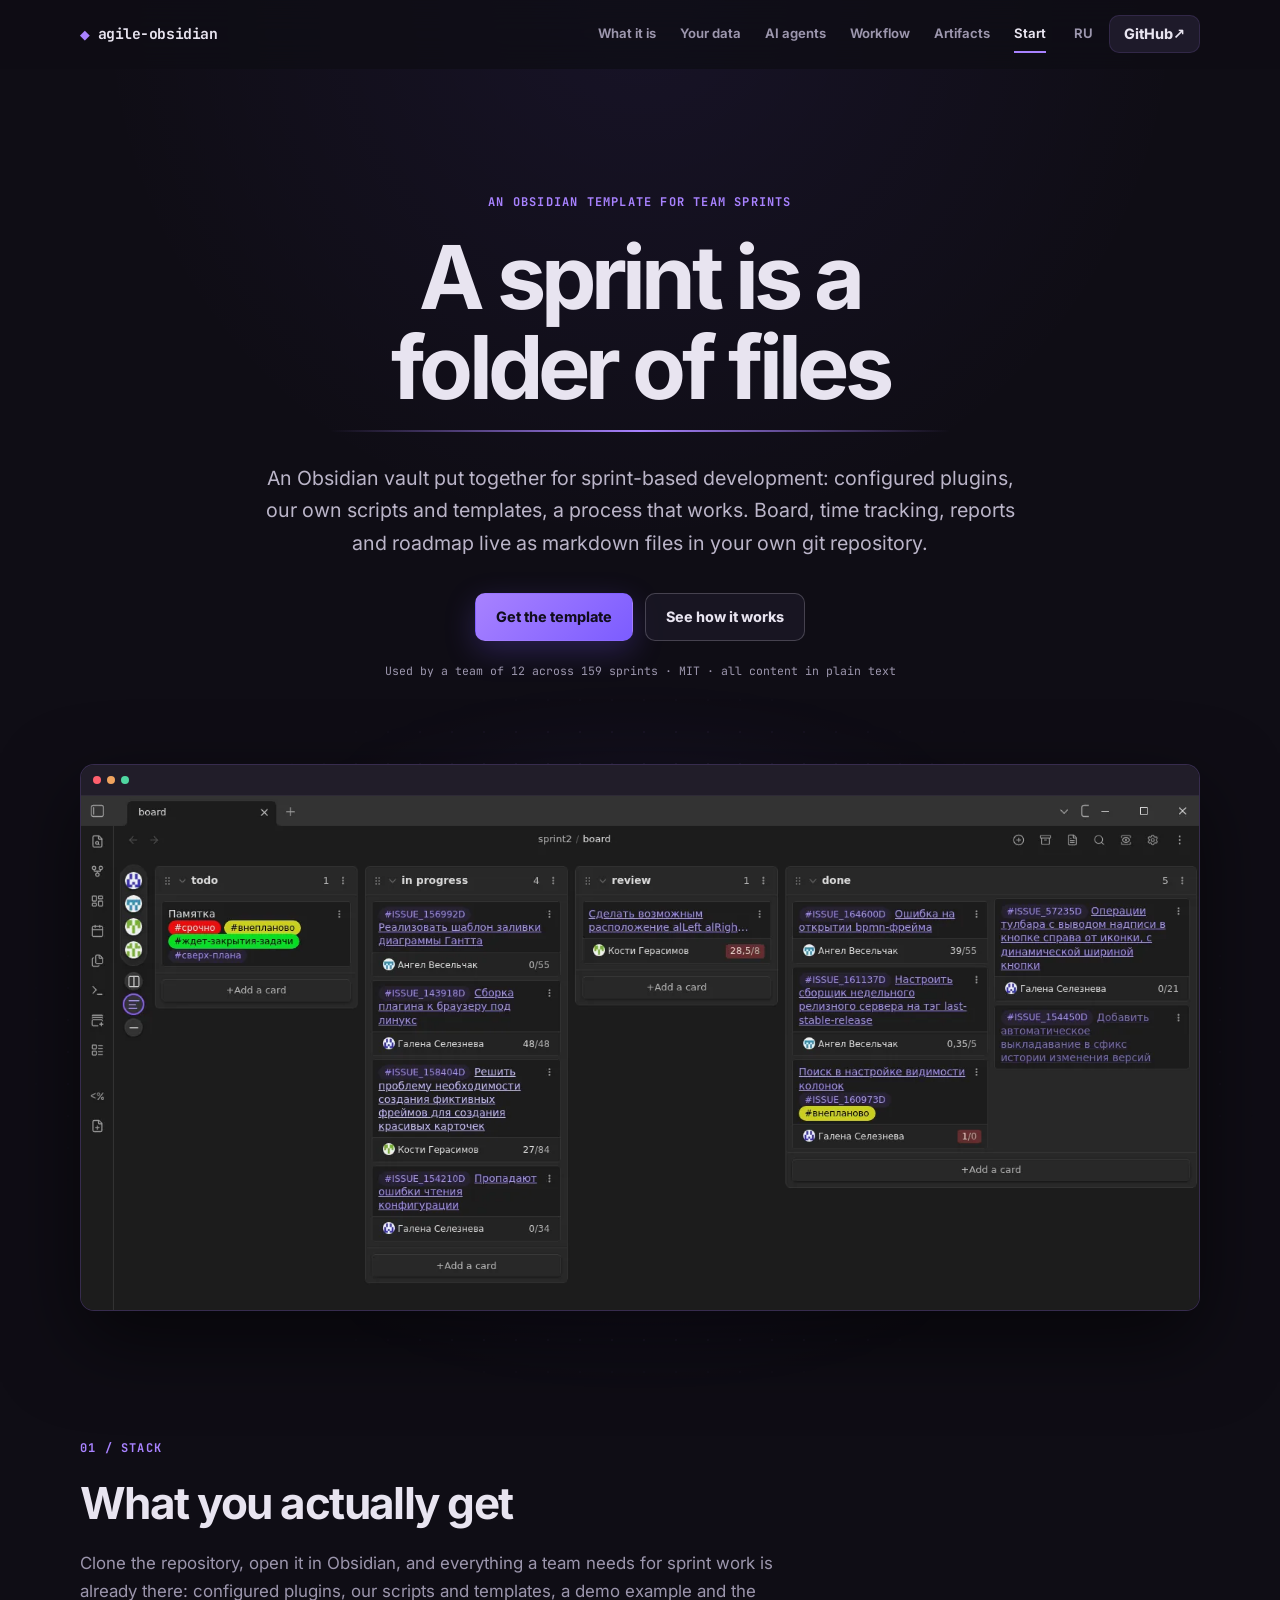
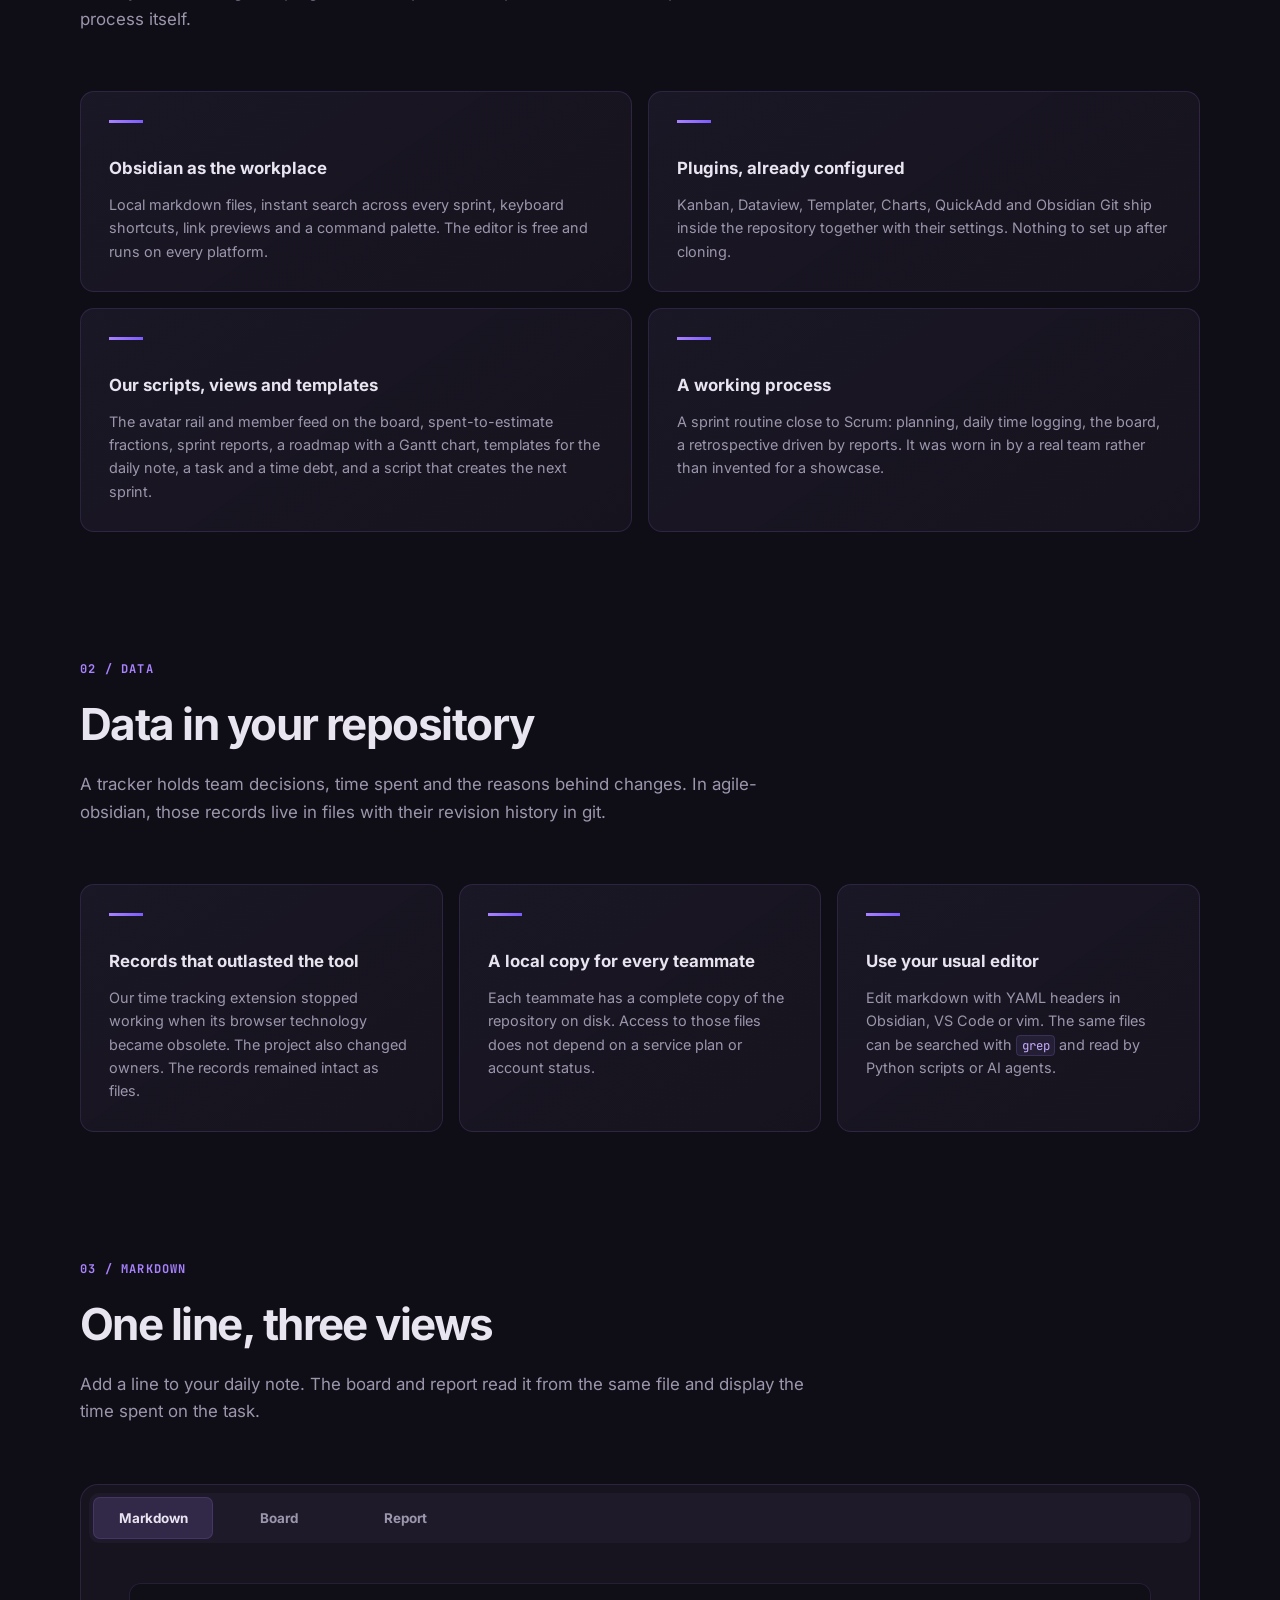
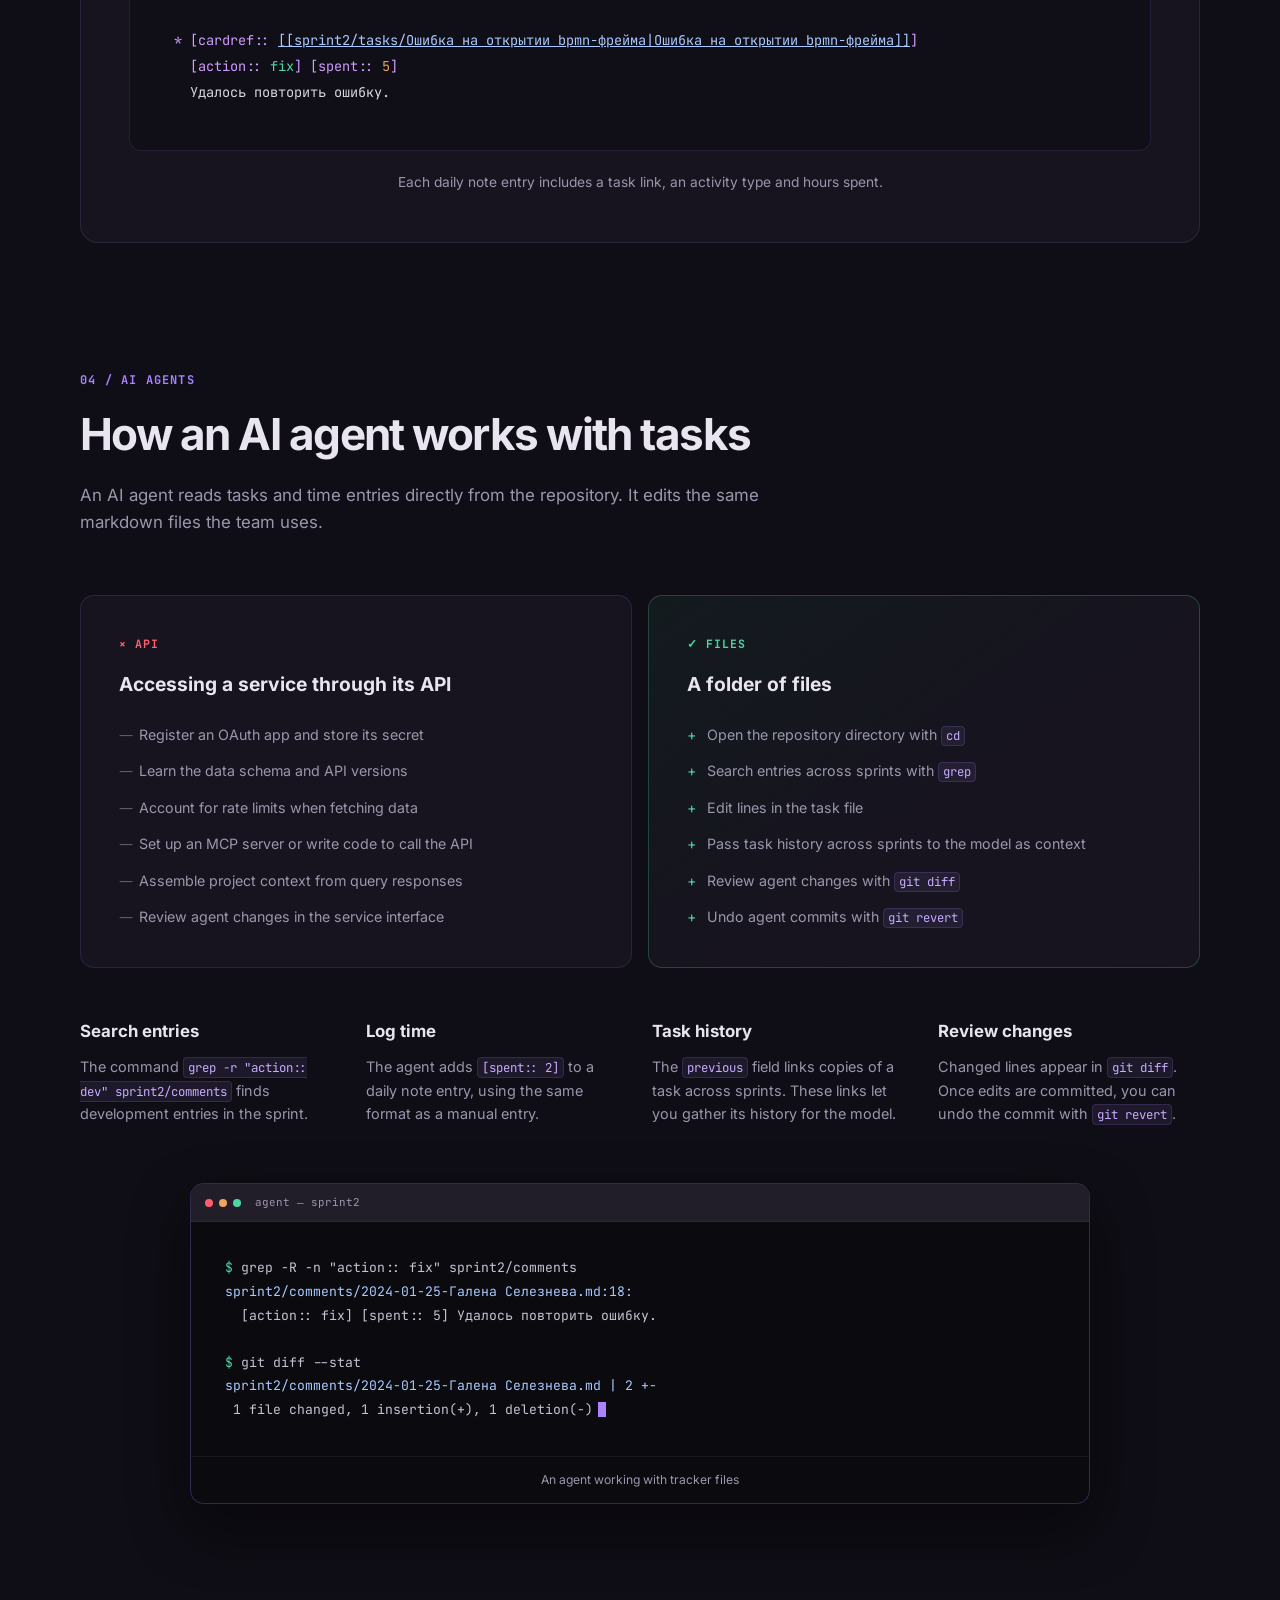
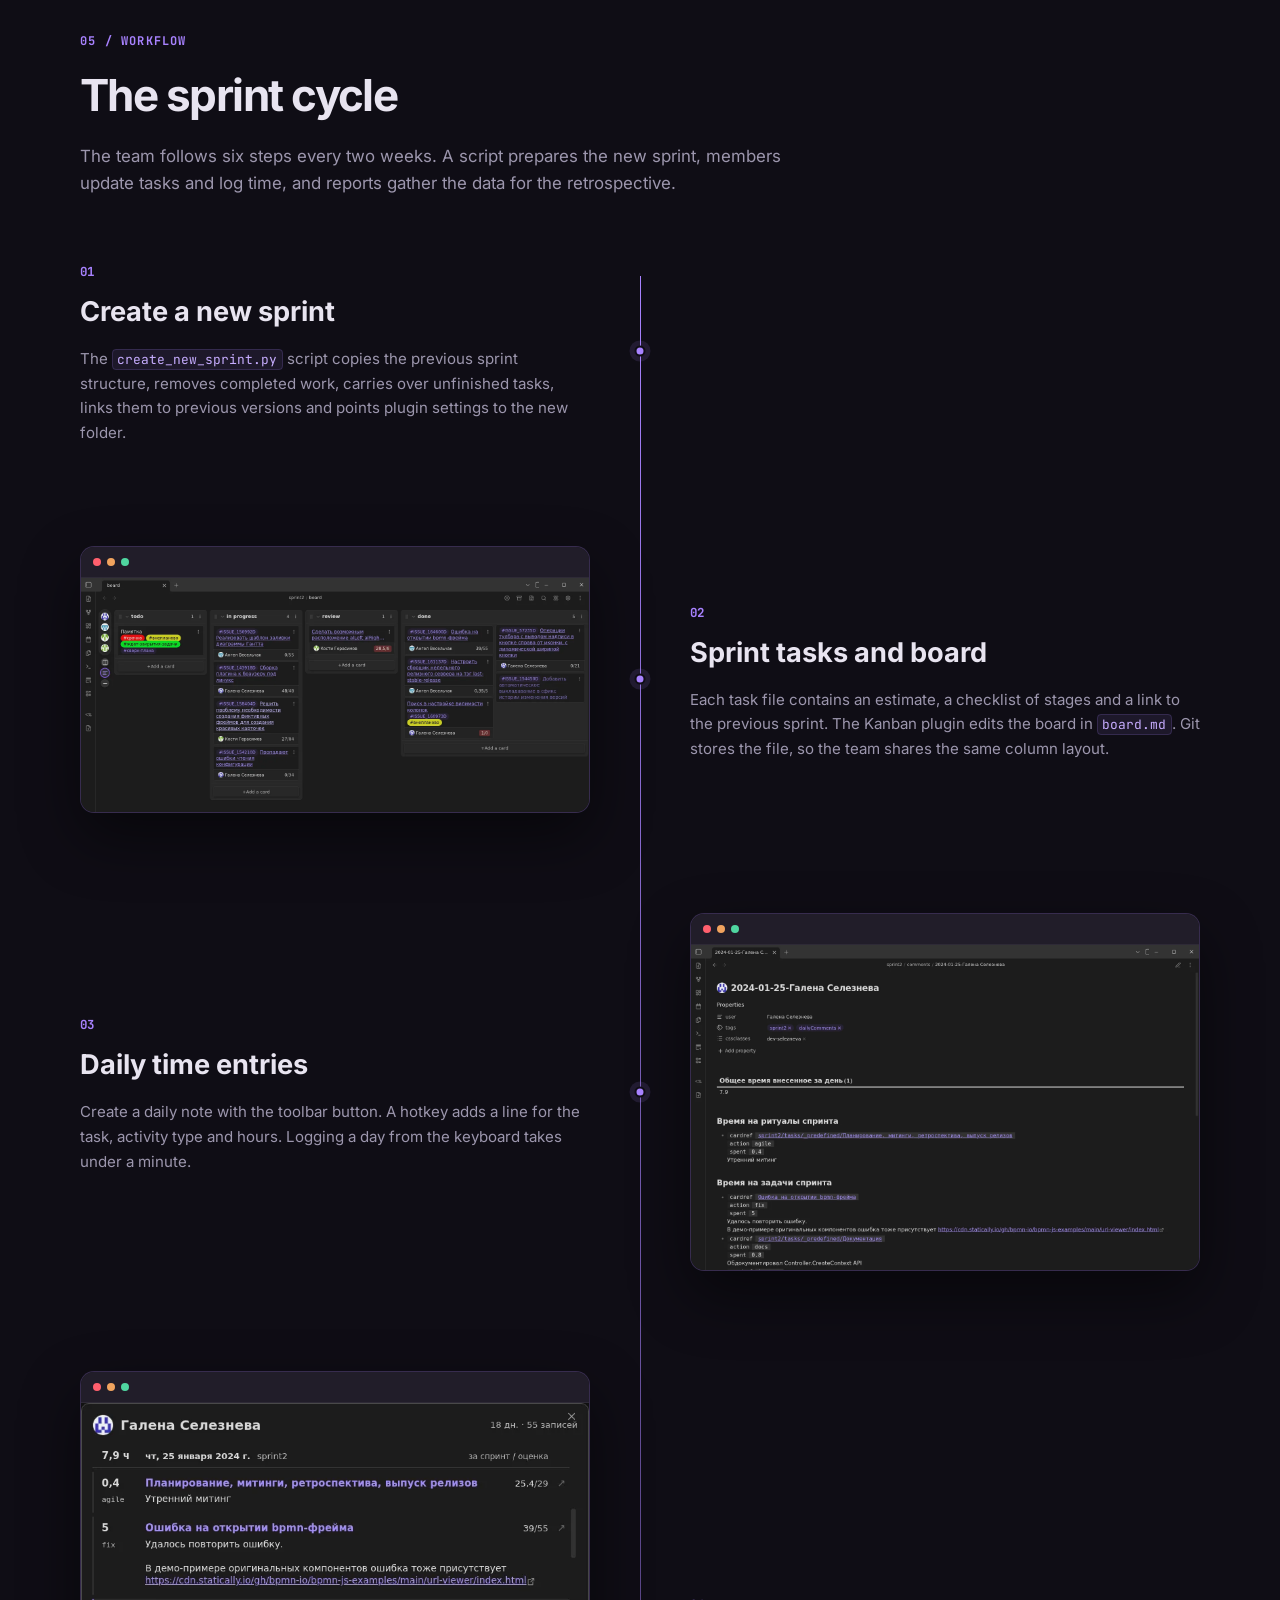
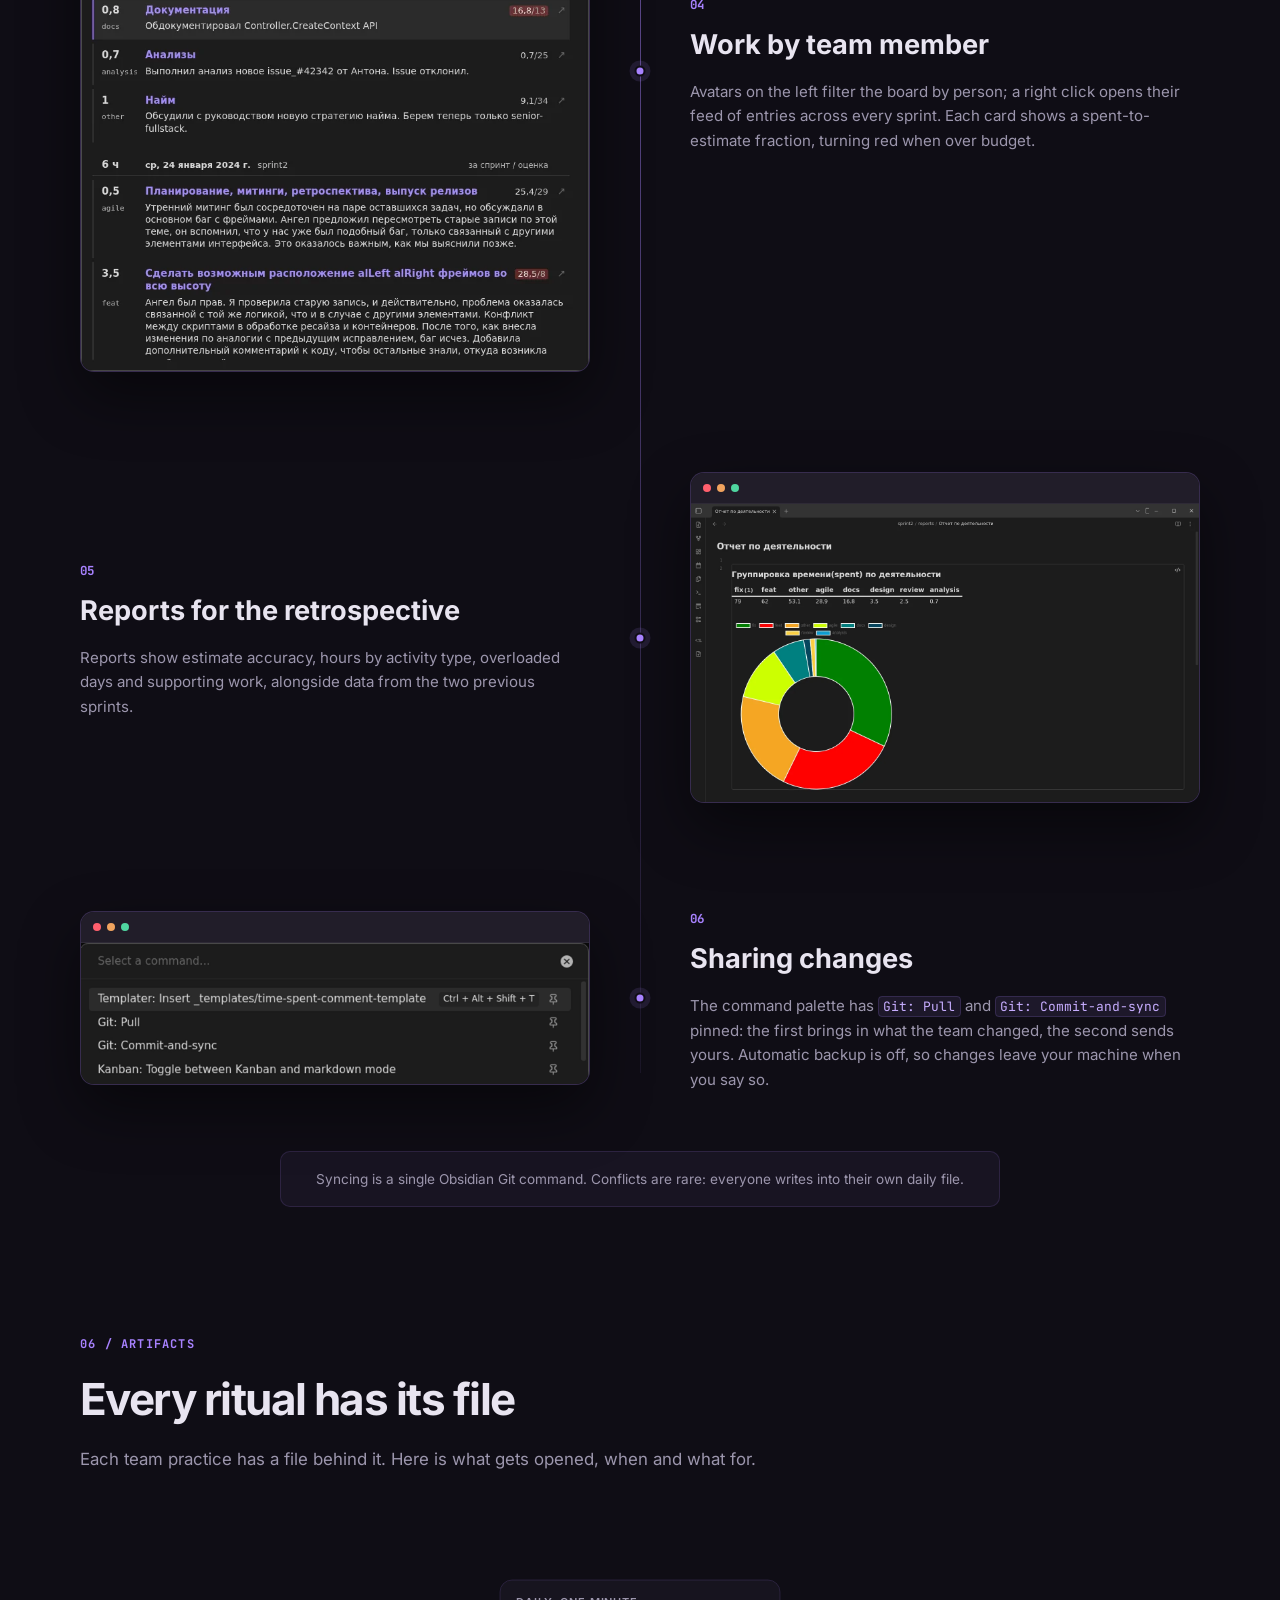
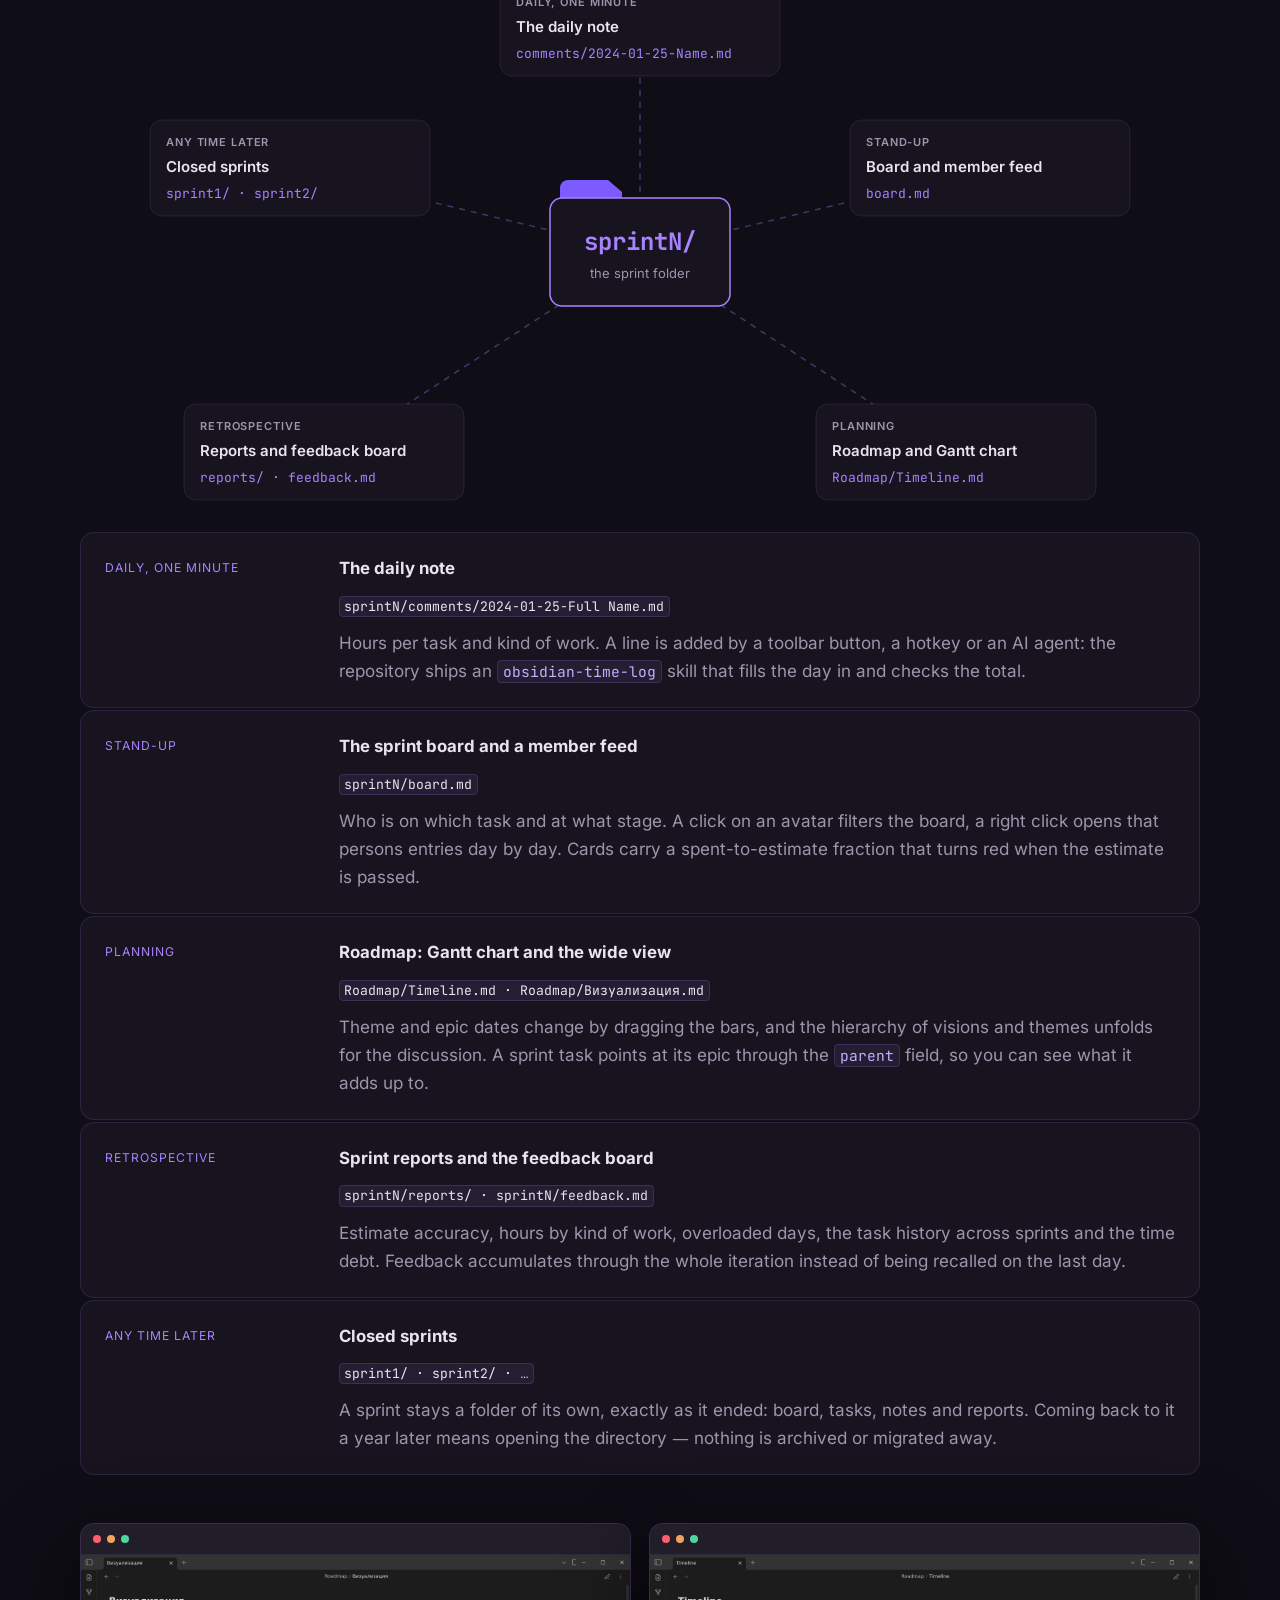
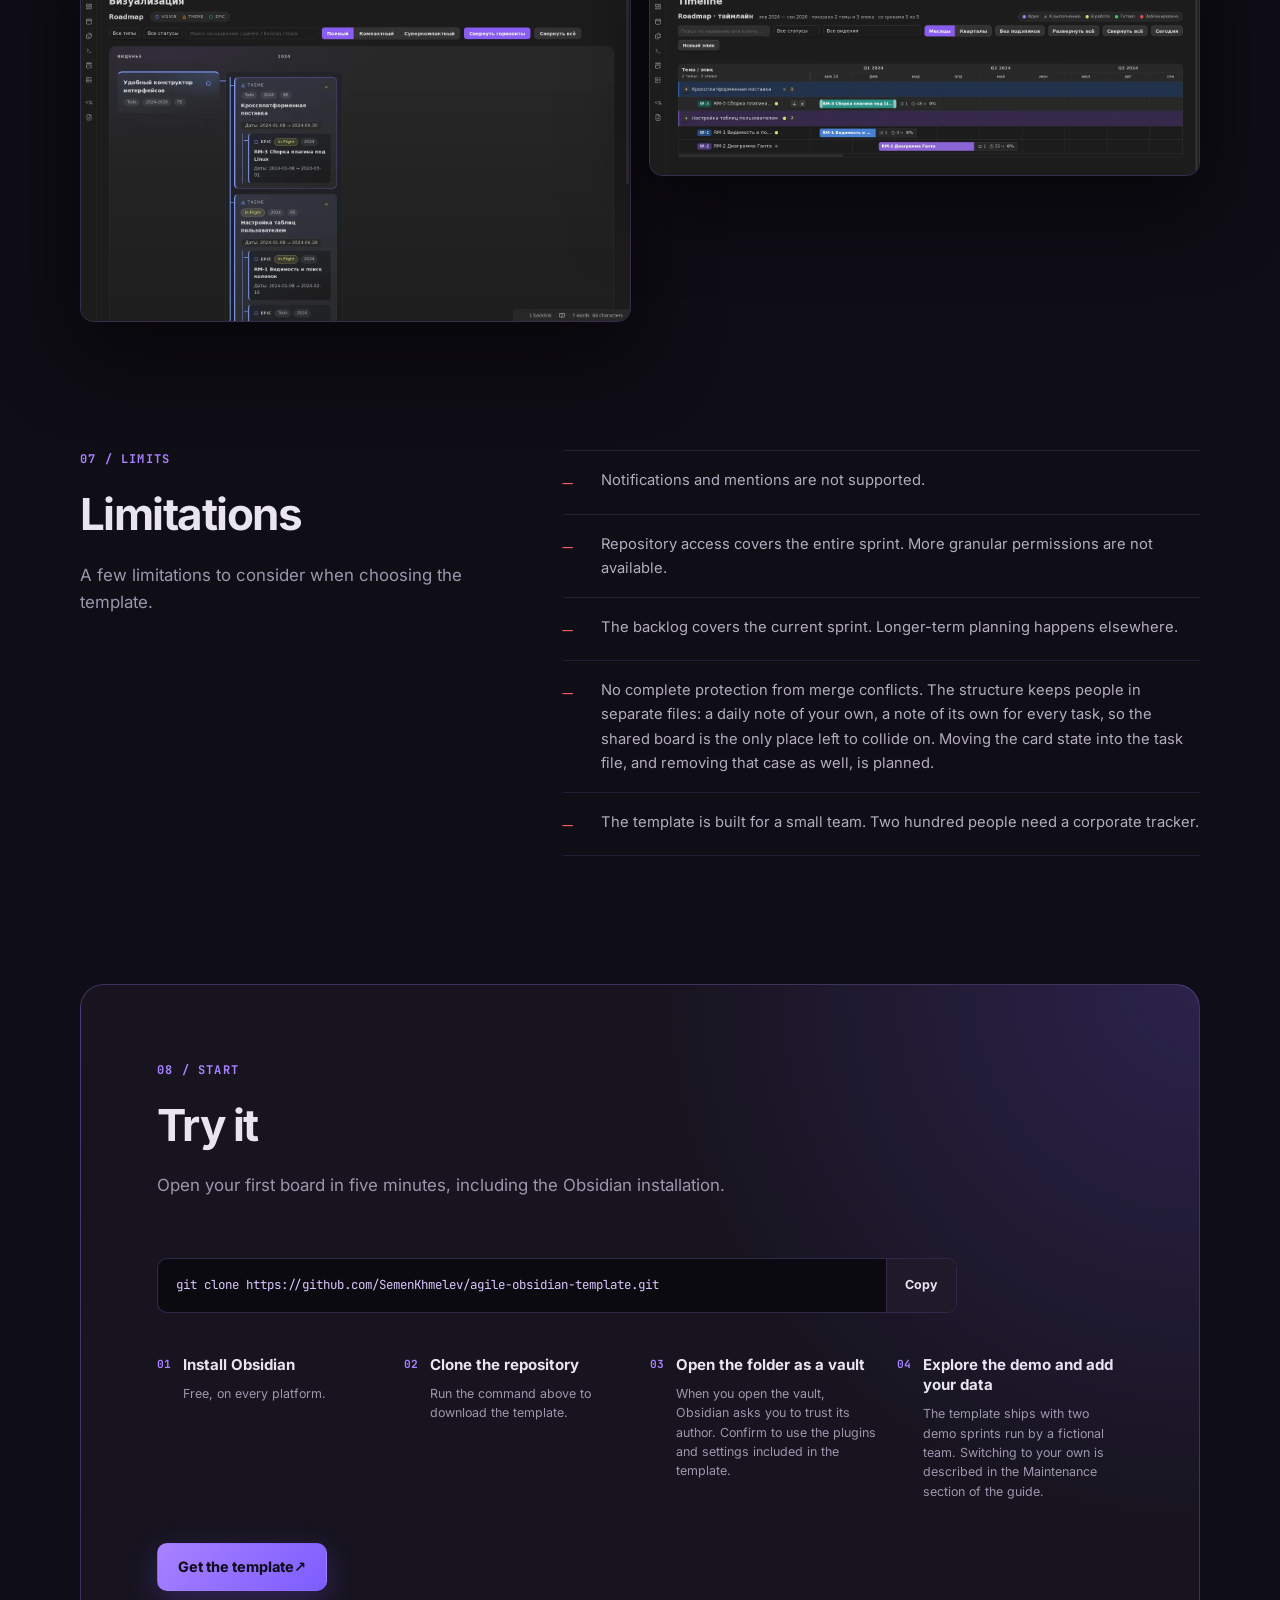
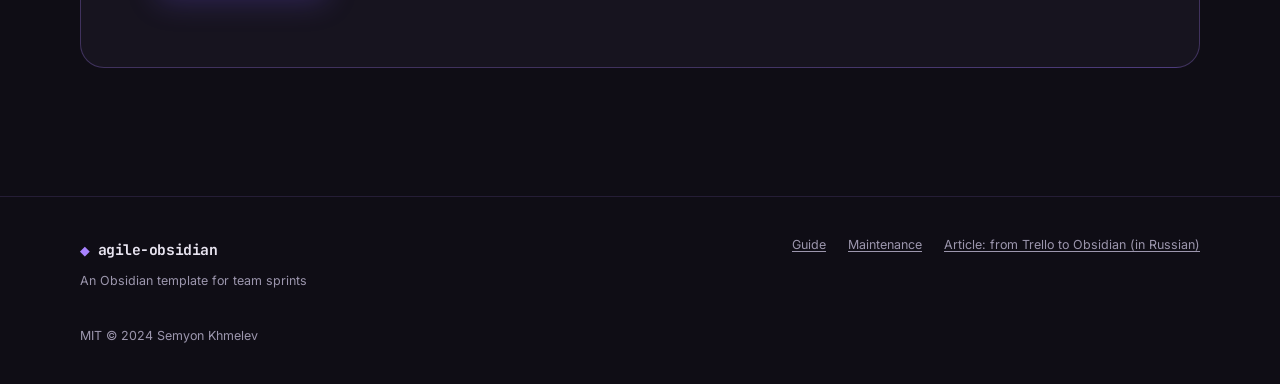
==== commit 1f0c133c: "fix: Поправить ссылку футера после слияния CONTRIBUTING с README Ссылка вела на файл CONTRIBUTING.md" ====
--- a/en/index.html
+++ b/en/index.html
@@ -544,7 +544,7 @@
       <li>
         <div>
           <h3>Explore the demo and add your data</h3>
-          <p>The template ships with two demo sprints run by a fictional team. Switching to your own is described in CONTRIBUTING.</p>
+          <p>The template ships with two demo sprints run by a fictional team. Switching to your own is described in the Maintenance section of the guide.</p>
         </div>
       </li>
       
@@ -563,7 +563,7 @@
       </div>
       <nav class="footer-links" aria-label="An Obsidian template for team sprints">
         <a href="https://github.com/SemenKhmelev/agile-obsidian-template#readme">Guide</a>
-        <a href="https://github.com/SemenKhmelev/agile-obsidian-template/blob/master/CONTRIBUTING.md">Maintenance</a>
+        <a href="https://github.com/SemenKhmelev/agile-obsidian-template#сопровождение">Maintenance</a>
         <a href="https://habr.com/ru/articles/864466/">Article: from Trello to Obsidian (in Russian)</a>
       </nav>
       <p class="license">MIT © 2024 Semyon Khmelev</p>
